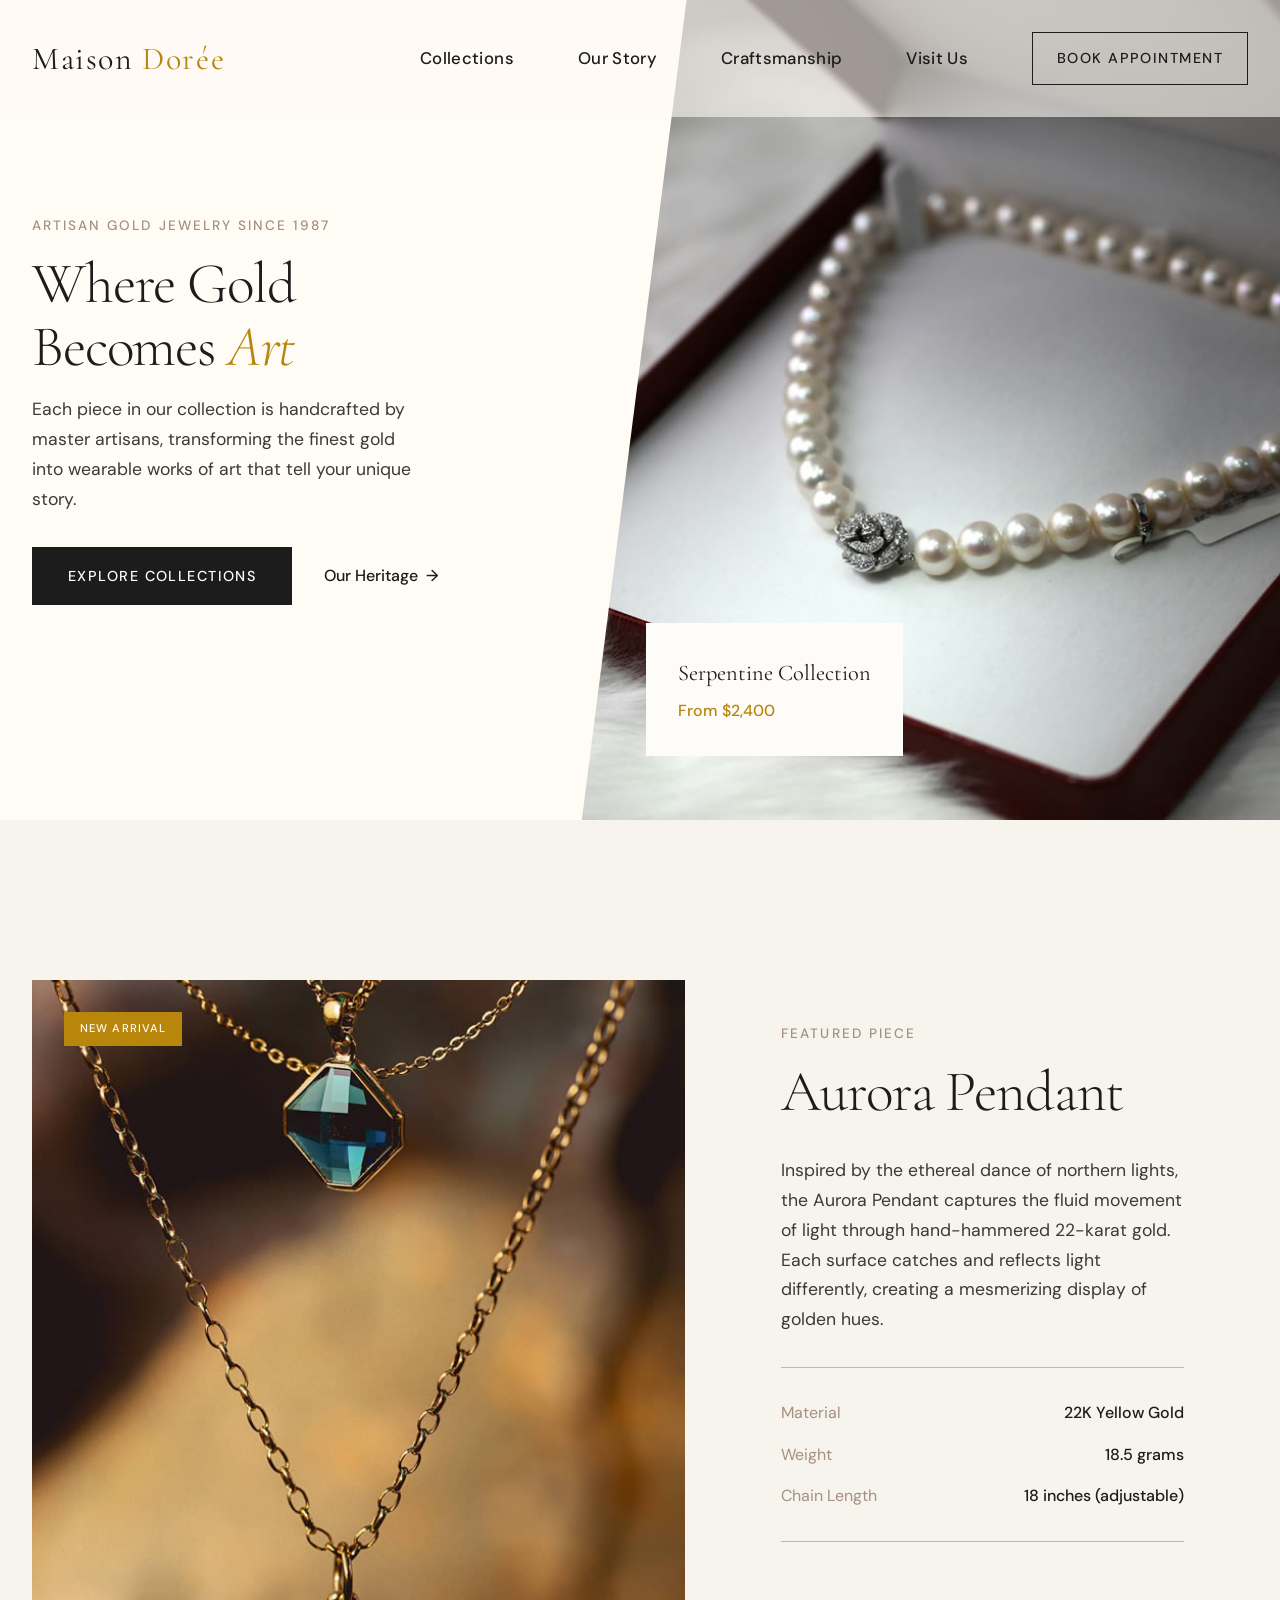
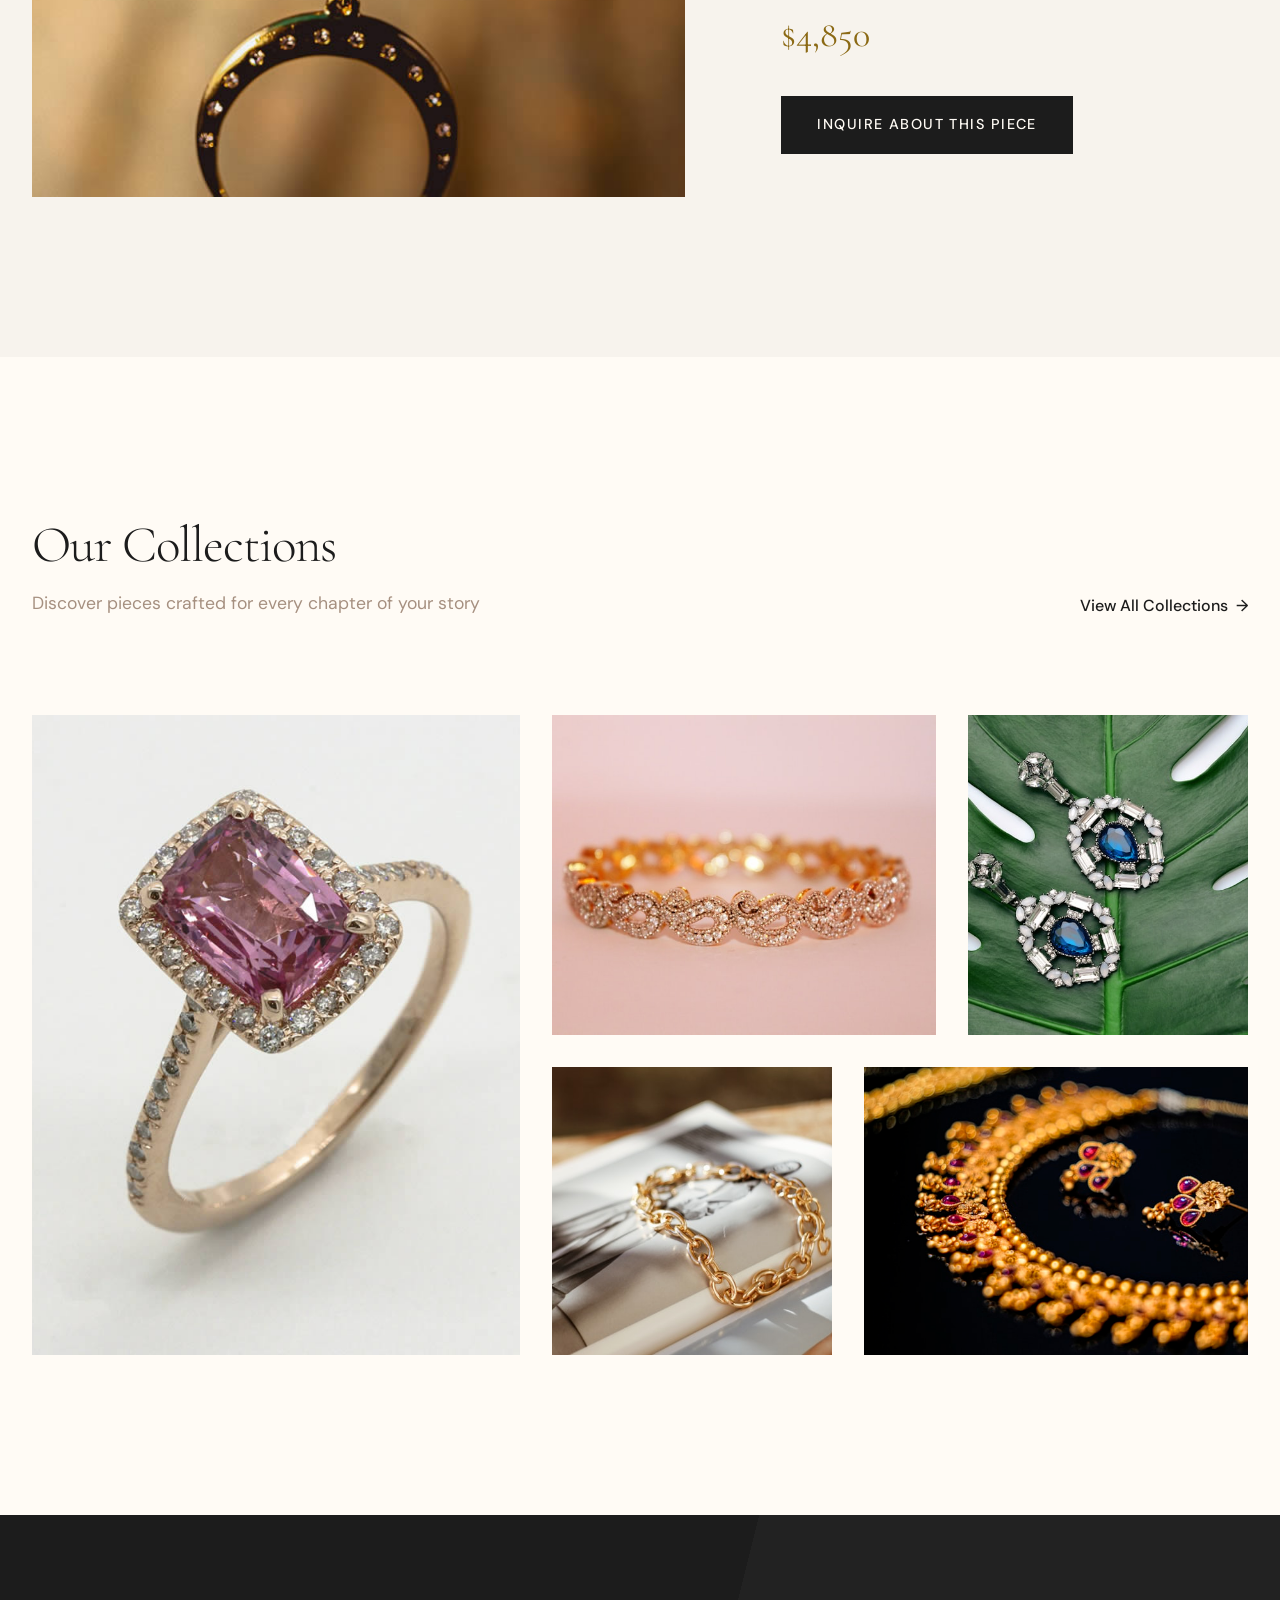
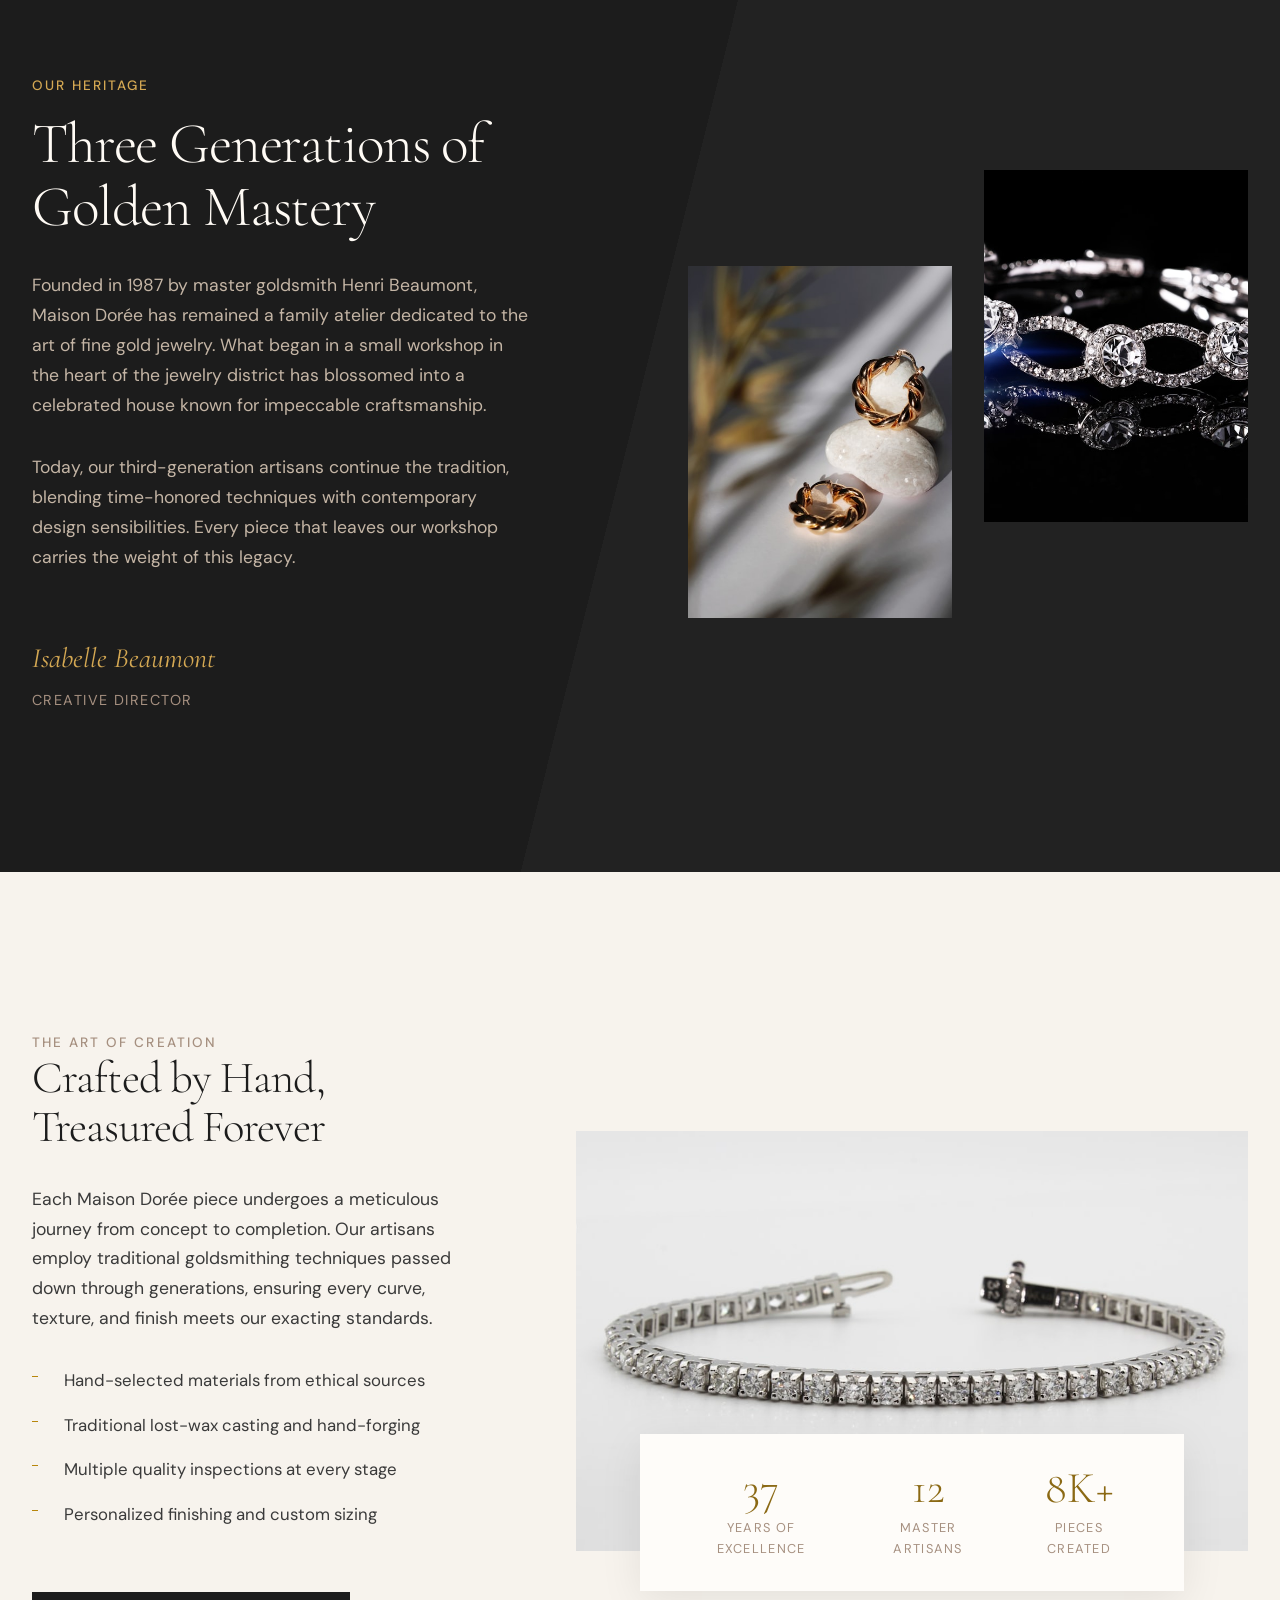
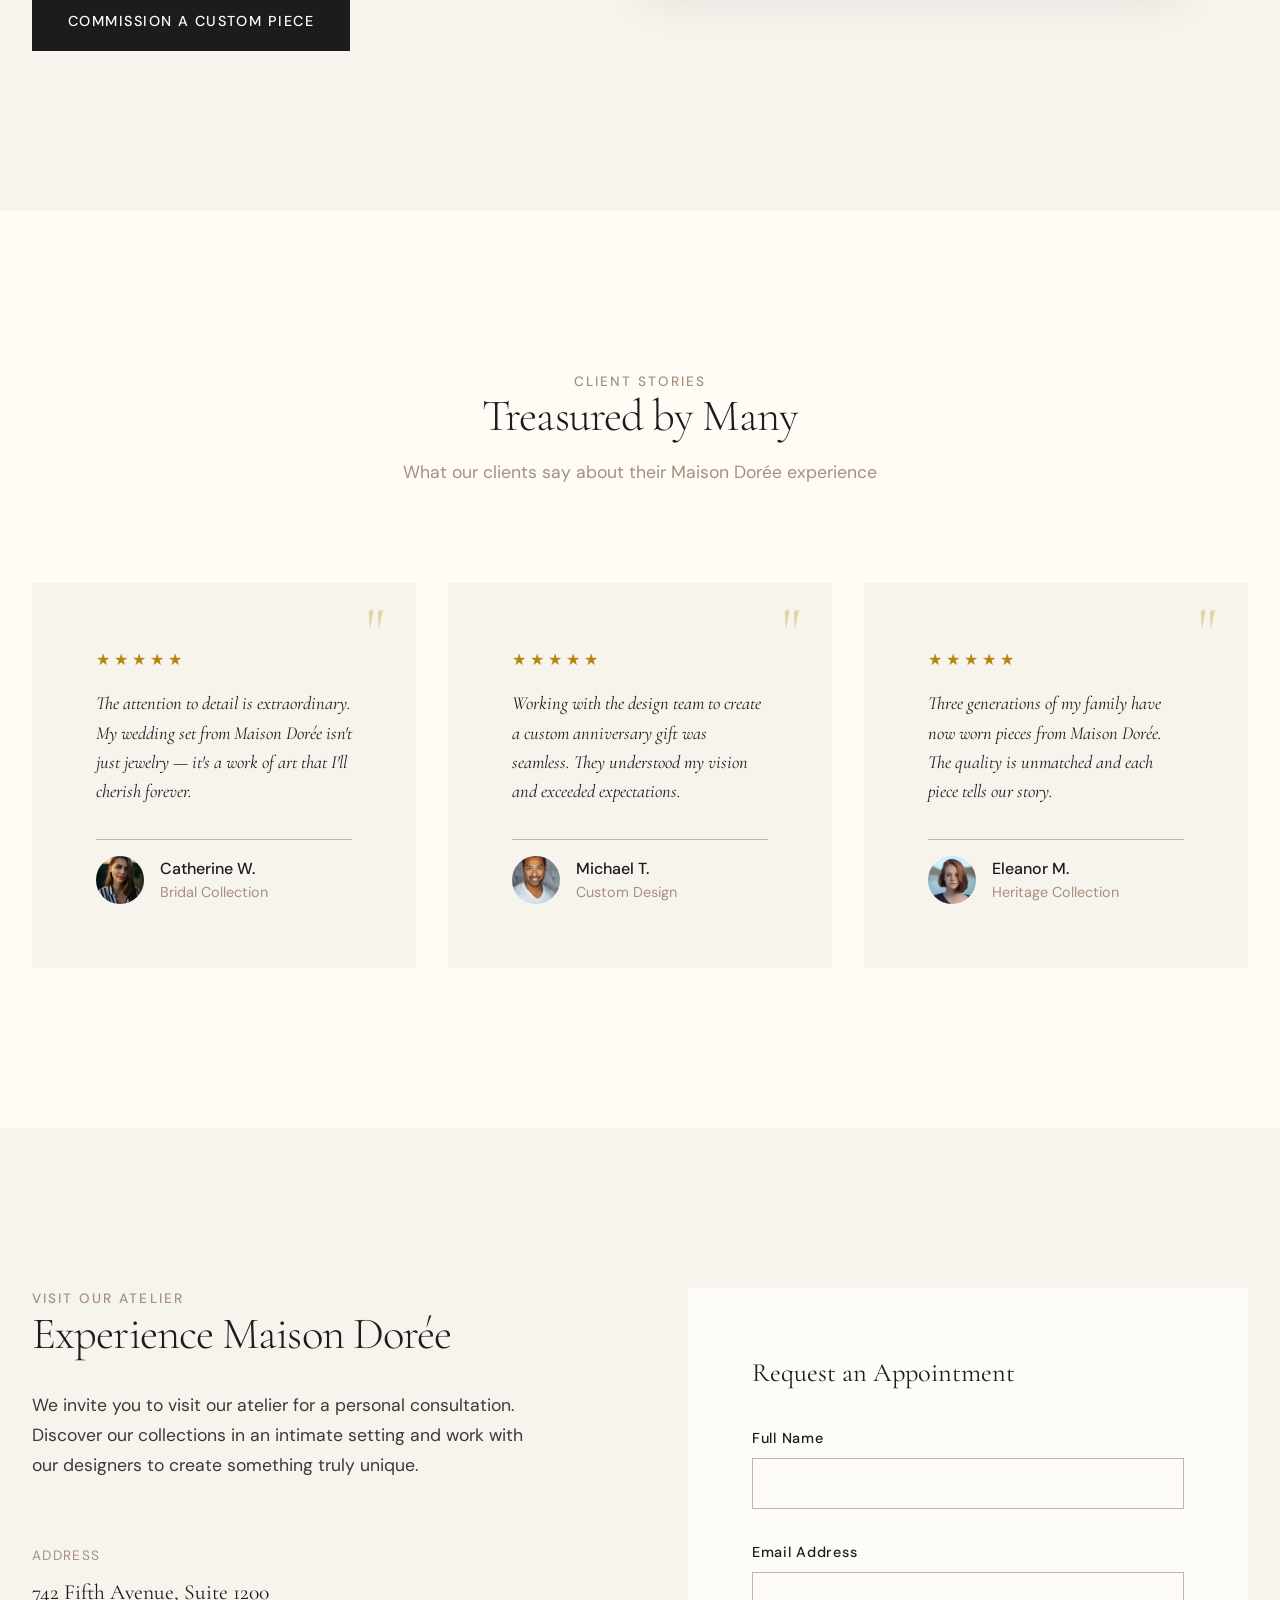
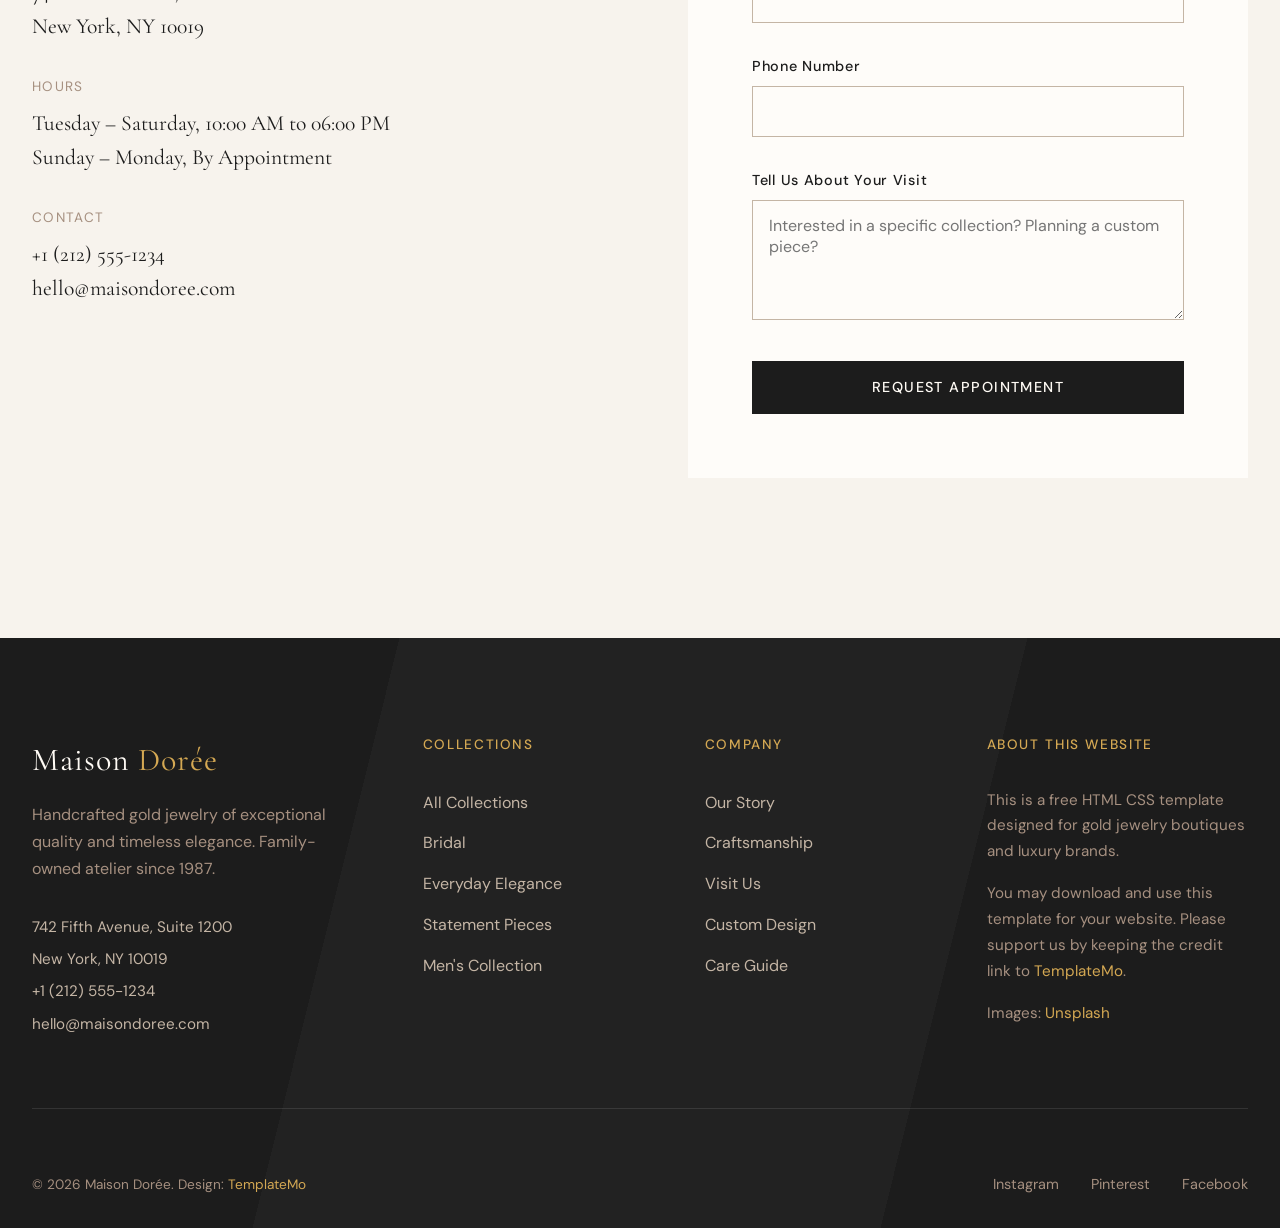
==== index.html @ 4c7a9331 "Add files via upload upload bagian 1" ====
<!DOCTYPE html>
<html lang="en">
<head>
    <meta charset="UTF-8">
    <meta name="viewport" content="width=device-width, initial-scale=1.0">
    <title>Maison Dorée — Fine Gold Jewelry</title>
    
    <!-- Google Fonts -->
    <link rel="preconnect" href="https://fonts.googleapis.com">
    <link rel="preconnect" href="https://fonts.gstatic.com" crossorigin>
    <link href="https://fonts.googleapis.com/css2?family=Cormorant+Garamond:ital,wght@0,300;0,400;0,500;0,600;1,300;1,400&family=DM+Sans:ital,wght@0,400;0,500;0,600;1,400&display=swap" rel="stylesheet">
    <link rel="stylesheet" href="templatemo-maison-style.css">
    <!--

TemplateMo 611 Maison Doree

https://templatemo.com/tm-611-maison-doree

-->
</head>
<body>
    <!-- Header -->
    <header class="site-header" id="header">
        <div class="container">
            <div class="header-inner">
                <a href="#" class="logo">Maison <span>Dorée</span></a>
                
                <nav class="nav-main">
                    <a href="#collections">Collections</a>
                    <a href="#story">Our Story</a>
                    <a href="#craftsmanship">Craftsmanship</a>
                    <a href="#contact">Visit Us</a>
                    <a href="#contact" class="nav-cta">Book Appointment</a>
                </nav>
                
                <button class="menu-toggle" id="menuToggle" aria-label="Toggle menu">
                    <span></span>
                    <span></span>
                    <span></span>
                </button>
            </div>
        </div>
    </header>
    
    <!-- Mobile Navigation -->
    <div class="mobile-overlay" id="mobileOverlay"></div>
    <nav class="mobile-nav" id="mobileNav">
        <button class="mobile-nav-close" id="mobileNavClose">×</button>
        <ul class="mobile-nav-links">
            <li><a href="#collections">Collections</a></li>
            <li><a href="#story">Our Story</a></li>
            <li><a href="#craftsmanship">Craftsmanship</a></li>
            <li><a href="#contact">Visit Us</a></li>
        </ul>
        <div class="mobile-nav-cta">
            <a href="#contact" class="btn-primary">Book Appointment</a>
        </div>
    </nav>
    
    <!-- Hero Section -->
    <section class="hero">
        <div class="hero-content">
            <p class="text-label hero-tagline">Artisan Gold Jewelry Since 1987</p>
            <h1 class="heading-display hero-title">
                Where Gold<br>Becomes <em>Art</em>
            </h1>
            <p class="text-body hero-description">
                Each piece in our collection is handcrafted by master artisans, 
                transforming the finest gold into wearable works of art that 
                tell your unique story.
            </p>
            <div class="hero-actions">
                <a href="#collections" class="btn-primary">Explore Collections</a>
                <a href="#story" class="btn-text">Our Heritage</a>
            </div>
        </div>
        <div class="hero-image">
            <div class="hero-slide active" data-title="Serpentine Collection" data-price="From $2,400">
                <img src="images/maison-hero-01.jpg" 
                     alt="Serpentine gold jewelry collection">
            </div>
            <div class="hero-slide" data-title="Aurora Pendant" data-price="From $4,850">
                <img src="images/maison-hero-02.jpg" 
                     alt="Aurora gold pendant necklace">
            </div>
            <div class="hero-slide" data-title="Heritage Rings" data-price="From $3,200">
                <img src="images/maison-hero-03.jpg" 
                     alt="Heritage gold ring collection">
            </div>
            <div class="hero-image-overlay">
                <p class="overlay-title" id="heroTitle">Serpentine Collection</p>
                <p class="overlay-price" id="heroPrice">From $2,400</p>
            </div>
        </div>
    </section>
    
    <!-- Featured Piece -->
    <section class="featured-piece">
        <div class="container">
            <div class="featured-grid">
                <div class="featured-image-wrapper">
                    <div class="featured-image">
                        <img src="images/maison-hero-02.jpg" 
                             alt="Handcrafted gold necklace">
                    </div>
                    <div class="featured-badge">New Arrival</div>
                </div>
                <div class="featured-content">
                    <p class="text-label featured-label">Featured Piece</p>
                    <h2 class="heading-display featured-title">
                        Aurora Pendant
                    </h2>
                    <p class="text-body featured-description">
                        Inspired by the ethereal dance of northern lights, 
                        the Aurora Pendant captures the fluid movement of light 
                        through hand-hammered 22-karat gold. Each surface catches 
                        and reflects light differently, creating a mesmerizing 
                        display of golden hues.
                    </p>
                    <div class="featured-details">
                        <div class="detail-row">
                            <span class="detail-label">Material</span>
                            <span class="detail-value">22K Yellow Gold</span>
                        </div>
                        <div class="detail-row">
                            <span class="detail-label">Weight</span>
                            <span class="detail-value">18.5 grams</span>
                        </div>
                        <div class="detail-row">
                            <span class="detail-label">Chain Length</span>
                            <span class="detail-value">18 inches (adjustable)</span>
                        </div>
                    </div>
                    <p class="featured-price">$4,850</p>
                    <a href="#contact" class="btn-primary">Inquire About This Piece</a>
                </div>
            </div>
        </div>
    </section>
    
    <!-- Collections -->
    <section class="collections" id="collections">
        <div class="container">
            <div class="section-header">
                <div class="section-header-left">
                    <h2 class="heading-display section-title">Our Collections</h2>
                    <p class="text-body section-subtitle">
                        Discover pieces crafted for every chapter of your story
                    </p>
                </div>
                <a href="#" class="btn-text">View All Collections</a>
            </div>
            
            <div class="collections-grid">
                <div class="collection-item">
                    <div class="collection-image">
                        <img src="images/maison-hero-03.jpg" 
                             alt="Bridal jewelry collection">
                    </div>
                    <div class="collection-overlay">
                        <h3 class="collection-name">Bridal</h3>
                        <p class="collection-count">24 pieces</p>
                    </div>
                </div>
                
                <div class="collection-item">
                    <div class="collection-image">
                        <img src="images/maison-doree-01.jpg" 
                             alt="Everyday gold jewelry">
                    </div>
                    <div class="collection-overlay">
                        <h3 class="collection-name">Everyday Elegance</h3>
                        <p class="collection-count">36 pieces</p>
                    </div>
                </div>
                
                <div class="collection-item">
                    <div class="collection-image">
                        <img src="images/maison-doree-02.jpg" 
                             alt="Statement gold pieces">
                    </div>
                    <div class="collection-overlay">
                        <h3 class="collection-name">Statement</h3>
                        <p class="collection-count">18 pieces</p>
                    </div>
                </div>
                
                <div class="collection-item">
                    <div class="collection-image">
                        <img src="images/maison-doree-03.jpg" 
                             alt="Heritage collection">
                    </div>
                    <div class="collection-overlay">
                        <h3 class="collection-name">Heritage</h3>
                        <p class="collection-count">12 pieces</p>
                    </div>
                </div>
                
                <div class="collection-item">
                    <div class="collection-image">
                        <img src="images/maison-doree-04.jpg" 
                             alt="Men's gold collection">
                    </div>
                    <div class="collection-overlay">
                        <h3 class="collection-name">Men's Collection</h3>
                        <p class="collection-count">15 pieces</p>
                    </div>
                </div>
            </div>
        </div>
    </section>
    
    <!-- Our Story -->
    <section class="story" id="story">
        <div class="container">
            <div class="story-grid">
                <div class="story-content">
                    <p class="text-label story-label">Our Heritage</p>
                    <h2 class="heading-display story-title">
                        Three Generations of Golden Mastery
                    </h2>
                    <p class="text-body story-text">
                        Founded in 1987 by master goldsmith Henri Beaumont, 
                        Maison Dorée has remained a family atelier dedicated to 
                        the art of fine gold jewelry. What began in a small 
                        workshop in the heart of the jewelry district has 
                        blossomed into a celebrated house known for impeccable 
                        craftsmanship.
                    </p>
                    <p class="text-body story-text">
                        Today, our third-generation artisans continue the 
                        tradition, blending time-honored techniques with 
                        contemporary design sensibilities. Every piece that 
                        leaves our workshop carries the weight of this legacy.
                    </p>
                    <div class="story-signature">
                        <p class="signature-name">Isabelle Beaumont</p>
                        <p class="signature-title">Creative Director</p>
                    </div>
                </div>
                <div class="story-images">
                    <div class="story-image">
                        <img src="images/maison-doree-05.jpg" 
                             alt="Goldsmith at work">
                    </div>
                    <div class="story-image">
                        <img src="images/maison-doree-06.jpg" 
                             alt="Jewelry crafting detail">
                    </div>
                </div>
            </div>
        </div>
    </section>
    
    <!-- Craftsmanship -->
    <section class="craftsmanship" id="craftsmanship">
        <div class="container">
            <div class="craft-grid">
                <div class="craft-content">
                    <p class="text-label">The Art of Creation</p>
                    <h2 class="heading-display craft-title">
                        Crafted by Hand, Treasured Forever
                    </h2>
                    <p class="text-body craft-text">
                        Each Maison Dorée piece undergoes a meticulous journey 
                        from concept to completion. Our artisans employ 
                        traditional goldsmithing techniques passed down through 
                        generations, ensuring every curve, texture, and finish 
                        meets our exacting standards.
                    </p>
                    <ul class="craft-list text-body">
                        <li>Hand-selected materials from ethical sources</li>
                        <li>Traditional lost-wax casting and hand-forging</li>
                        <li>Multiple quality inspections at every stage</li>
                        <li>Personalized finishing and custom sizing</li>
                    </ul>
                    <a href="#contact" class="btn-primary">Commission a Custom Piece</a>
                </div>
                <div class="craft-image-wrapper">
                    <div class="craft-image">
                        <img src="images/maison-doree-07.jpg" 
                             alt="Jewelry craftsmanship workshop">
                    </div>
                    <div class="craft-stats">
                        <div class="stat-item">
                            <p class="stat-number">37</p>
                            <p class="stat-label">Years of Excellence</p>
                        </div>
                        <div class="stat-item">
                            <p class="stat-number">12</p>
                            <p class="stat-label">Master Artisans</p>
                        </div>
                        <div class="stat-item">
                            <p class="stat-number">8K+</p>
                            <p class="stat-label">Pieces Created</p>
                        </div>
                    </div>
                </div>
            </div>
        </div>
    </section>
    
    <!-- Testimonials -->
    <section class="testimonials">
        <div class="container">
            <div class="testimonials-header">
                <p class="text-label">Client Stories</p>
                <h2 class="heading-display testimonials-title">Treasured by Many</h2>
                <p class="text-body testimonials-subtitle">What our clients say about their Maison Dorée experience</p>
            </div>
            
            <div class="testimonials-grid">
                <div class="testimonial-card">
                    <div class="testimonial-stars">
                        <span>★</span><span>★</span><span>★</span><span>★</span><span>★</span>
                    </div>
                    <p class="testimonial-text">
                        The attention to detail is extraordinary. My wedding set from Maison Dorée isn't just jewelry — it's a work of art that I'll cherish forever.
                    </p>
                    <div class="testimonial-author">
                        <div class="testimonial-avatar">
                            <img src="images/avatar-01.jpg" alt="Catherine W.">
                        </div>
                        <div class="testimonial-info">
                            <p class="testimonial-name">Catherine W.</p>
                            <p class="testimonial-detail">Bridal Collection</p>
                        </div>
                    </div>
                </div>
                
                <div class="testimonial-card">
                    <div class="testimonial-stars">
                        <span>★</span><span>★</span><span>★</span><span>★</span><span>★</span>
                    </div>
                    <p class="testimonial-text">
                        Working with the design team to create a custom anniversary gift was seamless. They understood my vision and exceeded expectations.
                    </p>
                    <div class="testimonial-author">
                        <div class="testimonial-avatar">
                            <img src="images/avatar-02.jpg" alt="Michael T.">
                        </div>
                        <div class="testimonial-info">
                            <p class="testimonial-name">Michael T.</p>
                            <p class="testimonial-detail">Custom Design</p>
                        </div>
                    </div>
                </div>
                
                <div class="testimonial-card">
                    <div class="testimonial-stars">
                        <span>★</span><span>★</span><span>★</span><span>★</span><span>★</span>
                    </div>
                    <p class="testimonial-text">
                        Three generations of my family have now worn pieces from Maison Dorée. The quality is unmatched and each piece tells our story.
                    </p>
                    <div class="testimonial-author">
                        <div class="testimonial-avatar">
                            <img src="images/avatar-03.jpg" alt="Eleanor M.">
                        </div>
                        <div class="testimonial-info">
                            <p class="testimonial-name">Eleanor M.</p>
                            <p class="testimonial-detail">Heritage Collection</p>
                        </div>
                    </div>
                </div>
            </div>
        </div>
    </section>
    
    <!-- Contact -->
    <section class="contact" id="contact">
        <div class="container">
            <div class="contact-grid">
                <div class="contact-content">
                    <p class="text-label">Visit Our Atelier</p>
                    <h2 class="heading-display contact-title">
                        Experience Maison Dorée
                    </h2>
                    <p class="text-body contact-text">
                        We invite you to visit our atelier for a personal 
                        consultation. Discover our collections in an intimate 
                        setting and work with our designers to create something 
                        truly unique.
                    </p>
                    
                    <div class="contact-details">
                        <div class="contact-item">
                            <p class="contact-item-label">Address</p>
                            <p class="contact-item-value">
                                742 Fifth Avenue, Suite 1200<br>
                                New York, NY 10019
                            </p>
                        </div>
                        <div class="contact-item">
                            <p class="contact-item-label">Hours</p>
                            <p class="contact-item-value">
                                Tuesday – Saturday, 10:00 AM to 06:00 PM<br>
                                Sunday – Monday, By Appointment
                            </p>
                        </div>
                        <div class="contact-item">
                            <p class="contact-item-label">Contact</p>
                            <p class="contact-item-value">
                                <a href="tel:+12125551234">+1 (212) 555-1234</a><br>
                                <a href="mailto:hello@maisondoree.com">hello@maisondoree.com</a>
                            </p>
                        </div>
                    </div>
                </div>
                
                <div class="contact-form-wrapper">
                    <h3 class="form-title">Request an Appointment</h3>
                    <form id="appointmentForm">
                        <div class="form-group">
                            <label class="form-label" for="name">Full Name</label>
                            <input type="text" id="name" name="name" class="form-input" required>
                        </div>
                        <div class="form-group">
                            <label class="form-label" for="email">Email Address</label>
                            <input type="email" id="email" name="email" class="form-input" required>
                        </div>
                        <div class="form-group">
                            <label class="form-label" for="phone">Phone Number</label>
                            <input type="tel" id="phone" name="phone" class="form-input">
                        </div>
                        <div class="form-group">
                            <label class="form-label" for="message">Tell Us About Your Visit</label>
                            <textarea id="message" name="message" class="form-textarea" 
                                placeholder="Interested in a specific collection? Planning a custom piece?"></textarea>
                        </div>
                        <button type="submit" class="form-submit">Request Appointment</button>
                    </form>
                </div>
            </div>
        </div>
    </section>
    
    <!-- Footer -->
    <footer class="site-footer">
        <div class="container">
            <div class="footer-grid">
                <!-- Column 1: Brand & Contact -->
                <div class="footer-brand">
                    <p class="footer-logo">Maison <span>Dorée</span></p>
                    <p class="footer-tagline">
                        Handcrafted gold jewelry of exceptional quality and timeless elegance. Family-owned atelier since 1987.
                    </p>
                    <div class="footer-contact-info">
                        <p>742 Fifth Avenue, Suite 1200</p>
                        <p>New York, NY 10019</p>
                        <p><a href="tel:+12125551234">+1 (212) 555-1234</a></p>
                        <p><a href="mailto:hello@maisondoree.com">hello@maisondoree.com</a></p>
                    </div>
                </div>
                
                <!-- Column 2: Quick Links -->
                <div class="footer-column">
                    <h4 class="footer-column-title">Collections</h4>
                    <ul class="footer-links">
                        <li><a href="#collections">All Collections</a></li>
                        <li><a href="#">Bridal</a></li>
                        <li><a href="#">Everyday Elegance</a></li>
                        <li><a href="#">Statement Pieces</a></li>
                        <li><a href="#">Men's Collection</a></li>
                    </ul>
                </div>
                
                <!-- Column 3: Company -->
                <div class="footer-column">
                    <h4 class="footer-column-title">Company</h4>
                    <ul class="footer-links">
                        <li><a href="#story">Our Story</a></li>
                        <li><a href="#craftsmanship">Craftsmanship</a></li>
                        <li><a href="#contact">Visit Us</a></li>
                        <li><a href="#">Custom Design</a></li>
                        <li><a href="#">Care Guide</a></li>
                    </ul>
                </div>
                
                <!-- Column 4: About This Website -->
                <div class="footer-column footer-about">
                    <h4 class="footer-column-title">About This Website</h4>
                    <p>
                        This is a free HTML CSS template designed for gold jewelry boutiques and luxury brands.
                    </p>
                    <p>
                        You may download and use this template for your website. Please support us by keeping the credit link to <a href="https://templatemo.com" target="_blank">TemplateMo</a>.
                    </p>
                    <p>
                        Images: <a href="https://unsplash.com" target="_blank">Unsplash</a>
                    </p>
                </div>
            </div>
            
            <!-- Footer Bottom -->
            <div class="footer-bottom">
                <p class="footer-copyright">© 2026 Maison Dorée. Design: <a href="https://templatemo.com" target="_blank" rel="nofollow">TemplateMo</a></p>
                <div class="footer-social">
                    <a href="#">Instagram</a>
                    <a href="#">Pinterest</a>
                    <a href="#">Facebook</a>
                </div>
            </div>
        </div>
    </footer>
    <script src="templatemo-maison-doree.js"></script>
</body>
</html>
---- templatemo-maison-style.css ----
@charset "utf-8";
/* 

CSS Document 

TemplateMo 611 Maison Doree

https://templatemo.com/tm-611-maison-doree

*/

:root {
	--color-cream: #FFFBF5;
	--color-ivory: #F7F3ED;
	--color-warm-white: #FEFCF9;
	--color-gold: #B8860B;
	--color-gold-light: #D4A853;
	--color-gold-dark: #8B6914;
	--color-charcoal: #1C1C1C;
	--color-charcoal-soft: #3A3A3A;
	--color-taupe: #A69080;
	--color-taupe-light: #C4B5A5;

	--font-display: 'Cormorant Garamond', Georgia, serif;
	--font-body: 'DM Sans', -apple-system, sans-serif;

	--space-xs: 0.5rem;
	--space-sm: 1rem;
	--space-md: 2rem;
	--space-lg: 4rem;
	--space-xl: 6rem;
	--space-2xl: 10rem;
}

*,
*::before,
*::after {
	margin: 0;
	padding: 0;
	box-sizing: border-box;
}

html {
	scroll-behavior: smooth;
}

body {
	font-family: var(--font-body);
	font-size: 18px;
	line-height: 1.6;
	color: var(--color-charcoal);
	background-color: var(--color-cream);
	-webkit-font-smoothing: antialiased;
}

img {
	max-width: 100%;
	height: auto;
	display: block;
}

a {
	color: inherit;
	text-decoration: none;
}

/* Typography */
.heading-display {
	font-family: var(--font-display);
	font-weight: 300;
	line-height: 1.1;
	letter-spacing: -0.02em;
}

.heading-editorial {
	font-family: var(--font-display);
	font-weight: 400;
	font-style: italic;
	line-height: 1.2;
}

.text-label {
	font-family: var(--font-body);
	font-size: 0.85rem;
	font-weight: 500;
	letter-spacing: 0.15em;
	text-transform: uppercase;
	color: var(--color-taupe);
}

.text-body {
	font-family: var(--font-body);
	font-size: 1.1rem;
	line-height: 1.7;
	color: var(--color-charcoal-soft);
}

/* Layout Utilities */
.container {
	width: 100%;
	max-width: 1400px;
	margin: 0 auto;
	padding: 0 var(--space-md);
}

.container--narrow {
	max-width: 900px;
}

.container--wide {
	max-width: 1600px;
}

/* ========================================
           HEADER / NAVIGATION
        ======================================== */
.site-header {
	position: fixed;
	top: 0;
	left: 0;
	right: 0;
	z-index: 1000;
	padding: var(--space-md) 0;
	transition: background 0.4s ease, padding 0.4s ease;
}

.site-header::before {
	content: '';
	position: absolute;
	top: 0;
	left: 0;
	right: 0;
	bottom: 0;
	background-color: rgba(255, 251, 245, 0.6);
	z-index: -1;
}

.site-header.scrolled {
	background: rgba(255, 251, 245, 0.98);
	backdrop-filter: blur(10px);
	padding: var(--space-sm) 0;
	box-shadow: 0 1px 0 rgba(0, 0, 0, 0.05);
}

.site-header.scrolled::before {
	display: none;
}

.header-inner {
	display: flex;
	align-items: center;
	justify-content: space-between;
}

.logo {
	font-family: var(--font-display);
	font-size: 2rem;
	font-weight: 400;
	letter-spacing: 0.05em;
}

.logo span {
	color: var(--color-gold);
}

.nav-main {
	display: flex;
	align-items: center;
	gap: var(--space-lg);
}

.nav-main a:not(.nav-cta) {
	font-family: var(--font-body);
	font-size: 1.05rem;
	font-weight: 500;
	letter-spacing: 0.02em;
	position: relative;
	padding: var(--space-xs) 0;
	transition: color 0.3s ease;
}

.nav-main a:not(.nav-cta):hover {
	color: var(--color-gold);
}

.nav-cta {
	font-family: var(--font-body);
	font-size: 0.9rem;
	font-weight: 500;
	letter-spacing: 0.1em;
	text-transform: uppercase;
	padding: 0.875rem 1.5rem;
	border: 1px solid var(--color-charcoal);
	transition: all 0.3s ease;
}

.nav-cta:hover {
	background-color: var(--color-charcoal);
	color: var(--color-cream);
}

/* Mobile Menu Toggle */
.menu-toggle {
	display: none;
	flex-direction: column;
	gap: 5px;
	background: none;
	border: none;
	cursor: pointer;
	padding: 10px;
}

.menu-toggle span {
	display: block;
	width: 24px;
	height: 1.5px;
	background-color: var(--color-charcoal);
	transition: all 0.3s ease;
}

/* ========================================
           HERO SECTION
        ======================================== */
.hero {
	min-height: 600px;
	max-height: 820px;
	height: 100vh;
	display: grid;
	grid-template-columns: 1fr 1.2fr;
	background-color: var(--color-cream);
	overflow: hidden;
}

.hero-content {
	display: flex;
	flex-direction: column;
	justify-content: center;
	padding: var(--space-md) var(--space-lg);
	padding-left: max(var(--space-md), calc((100vw - 1400px) / 2 + var(--space-md)));
}

.hero-tagline {
	margin-bottom: var(--space-sm);
	opacity: 0;
	transform: translateY(20px);
	animation: fadeUp 0.8s ease forwards;
	animation-delay: 0.3s;
}

.hero-title {
	font-size: clamp(2.5rem, 4.5vw, 4rem);
	margin-bottom: var(--space-sm);
	opacity: 0;
	transform: translateY(30px);
	animation: fadeUp 0.8s ease forwards;
	animation-delay: 0.5s;
}

.hero-title em {
	font-style: italic;
	color: var(--color-gold);
}

.hero-description {
	max-width: 380px;
	margin-bottom: var(--space-md);
	opacity: 0;
	transform: translateY(20px);
	animation: fadeUp 0.8s ease forwards;
	animation-delay: 0.7s;
}

.hero-actions {
	display: flex;
	align-items: center;
	gap: var(--space-md);
	opacity: 0;
	transform: translateY(20px);
	animation: fadeUp 0.8s ease forwards;
	animation-delay: 0.9s;
}

.btn-primary {
	display: inline-flex;
	align-items: center;
	gap: var(--space-sm);
	font-family: var(--font-body);
	font-size: 0.9rem;
	font-weight: 500;
	letter-spacing: 0.1em;
	text-transform: uppercase;
	padding: 1.1rem 2.25rem;
	background-color: var(--color-charcoal);
	color: var(--color-cream);
	border: none;
	cursor: pointer;
	transition: all 0.3s ease;
}

.btn-primary:hover {
	background-color: var(--color-gold-dark);
}

.btn-text {
	font-family: var(--font-body);
	font-size: 1rem;
	font-weight: 500;
	color: var(--color-charcoal);
	position: relative;
}

.btn-text::after {
	content: '→';
	margin-left: 0.5rem;
	transition: margin-left 0.3s ease;
}

.btn-text:hover::after {
	margin-left: 0.75rem;
}

.hero-image {
	position: relative;
	overflow: hidden;
	clip-path: polygon(15% 0, 100% 0, 100% 100%, 0 100%);
}

.hero-slide {
	position: absolute;
	inset: 0;
	opacity: 0;
	transition: opacity 1s ease-in-out;
}

.hero-slide.active {
	opacity: 1;
}

.hero-slide img {
	width: 100%;
	height: 100%;
	object-fit: cover;
}

.hero-image-overlay {
	position: absolute;
	bottom: var(--space-lg);
	left: var(--space-lg);
	background-color: var(--color-warm-white);
	padding: var(--space-md);
	max-width: 280px;
	z-index: 10;
	opacity: 0;
	transform: translateY(20px);
	animation: fadeUp 0.8s ease forwards;
	animation-delay: 1.1s;
}

.overlay-title {
	font-family: var(--font-display);
	font-size: 1.4rem;
	font-weight: 400;
	margin-bottom: var(--space-xs);
	transition: opacity 0.5s ease;
}

.overlay-price {
	font-family: var(--font-body);
	font-size: 1rem;
	color: var(--color-gold);
	font-weight: 500;
	transition: opacity 0.5s ease;
}

@keyframes fadeUp {
	to {
		opacity: 1;
		transform: translateY(0);
	}
}

/* ========================================
           FEATURED PIECE SECTION
        ======================================== */
.featured-piece {
	padding: var(--space-2xl) 0;
	background-color: var(--color-ivory);
}

.featured-grid {
	display: grid;
	grid-template-columns: 1.4fr 1fr;
	gap: var(--space-xl);
	align-items: center;
}

.featured-image-wrapper {
	position: relative;
}

.featured-image {
	aspect-ratio: 4/5;
	overflow: hidden;
}

.featured-image img {
	width: 100%;
	height: 100%;
	object-fit: cover;
	transition: transform 0.8s ease;
}

.featured-image-wrapper:hover .featured-image img {
	transform: scale(1.03);
}

.featured-badge {
	position: absolute;
	top: var(--space-md);
	left: var(--space-md);
	background-color: var(--color-gold);
	color: var(--color-cream);
	font-family: var(--font-body);
	font-size: 0.7rem;
	font-weight: 500;
	letter-spacing: 0.1em;
	text-transform: uppercase;
	padding: 0.5rem 1rem;
}

.featured-content {
	padding-right: var(--space-lg);
}

.featured-label {
	margin-bottom: var(--space-sm);
}

.featured-title {
	font-size: clamp(2.75rem, 4.5vw, 4rem);
	margin-bottom: var(--space-md);
}

.featured-description {
	margin-bottom: var(--space-md);
}

.featured-details {
	display: flex;
	flex-direction: column;
	gap: var(--space-sm);
	margin-bottom: var(--space-lg);
	padding: var(--space-md) 0;
	border-top: 1px solid var(--color-taupe-light);
	border-bottom: 1px solid var(--color-taupe-light);
}

.detail-row {
	display: flex;
	justify-content: space-between;
	font-size: 1rem;
}

.detail-label {
	color: var(--color-taupe);
}

.detail-value {
	font-weight: 500;
}

.featured-price {
	font-family: var(--font-display);
	font-size: 2.25rem;
	font-weight: 400;
	color: var(--color-gold-dark);
	margin-bottom: var(--space-md);
}

/* ========================================
           COLLECTIONS SECTION
        ======================================== */
.collections {
	padding: var(--space-2xl) 0;
	background-color: var(--color-cream);
}

.section-header {
	display: flex;
	justify-content: space-between;
	align-items: flex-end;
	margin-bottom: var(--space-xl);
}

.section-header-left {
	max-width: 500px;
}

.section-title {
	font-size: clamp(2.25rem, 4vw, 3.5rem);
	margin-bottom: var(--space-sm);
}

.section-subtitle {
	color: var(--color-taupe);
}

/* Asymmetric Masonry Grid */
.collections-grid {
	display: grid;
	grid-template-columns: repeat(12, 1fr);
	grid-template-rows: repeat(2, auto);
	gap: var(--space-md);
}

.collection-item {
	position: relative;
	overflow: hidden;
	cursor: pointer;
}

.collection-item:nth-child(1) {
	grid-column: 1 / 6;
	grid-row: 1 / 3;
}

.collection-item:nth-child(2) {
	grid-column: 6 / 10;
	grid-row: 1 / 2;
}

.collection-item:nth-child(3) {
	grid-column: 10 / 13;
	grid-row: 1 / 2;
}

.collection-item:nth-child(4) {
	grid-column: 6 / 9;
	grid-row: 2 / 3;
}

.collection-item:nth-child(5) {
	grid-column: 9 / 13;
	grid-row: 2 / 3;
}

.collection-image {
	width: 100%;
	height: 100%;
	min-height: 280px;
	overflow: hidden;
}

.collection-item:nth-child(1) .collection-image {
	min-height: 600px;
}

.collection-image img {
	width: 100%;
	height: 100%;
	object-fit: cover;
	transition: transform 0.6s ease;
}

.collection-item:hover .collection-image img {
	transform: scale(1.05);
}

.collection-overlay {
	position: absolute;
	inset: 0;
	background: linear-gradient(to top, rgba(28, 28, 28, 0.7) 0%, transparent 60%);
	display: flex;
	flex-direction: column;
	justify-content: flex-end;
	padding: var(--space-md);
	opacity: 0;
	transition: opacity 0.4s ease;
}

.collection-item:hover .collection-overlay {
	opacity: 1;
}

.collection-name {
	font-family: var(--font-display);
	font-size: 1.75rem;
	font-weight: 400;
	color: var(--color-cream);
	margin-bottom: var(--space-xs);
}

.collection-count {
	font-size: 0.9rem;
	color: var(--color-taupe-light);
	letter-spacing: 0.05em;
}

/* ========================================
           ABOUT / STORY SECTION
        ======================================== */
.story {
	padding: var(--space-2xl) 0;
	background: linear-gradient(104deg,
			#1C1C1C 0%,
			#1C1C1C 50%,
			#222222 50%,
			#222222 100%);
	color: var(--color-cream);
	overflow: hidden;
}

.story-grid {
	display: grid;
	grid-template-columns: 1fr 1fr;
	gap: var(--space-xl);
	align-items: center;
}

.story-content {
	padding-right: var(--space-lg);
}

.story-label {
	color: var(--color-gold-light);
	margin-bottom: var(--space-sm);
}

.story-title {
	font-size: clamp(2.75rem, 4.5vw, 4.5rem);
	margin-bottom: var(--space-md);
	color: var(--color-cream);
}

.story-text {
	color: var(--color-taupe-light);
	margin-bottom: var(--space-md);
}

.story-signature {
	margin-top: var(--space-lg);
}

.signature-name {
	font-family: var(--font-display);
	font-style: italic;
	font-size: 1.75rem;
	color: var(--color-gold-light);
	margin-bottom: var(--space-xs);
}

.signature-title {
	font-size: 0.9rem;
	color: var(--color-taupe);
	letter-spacing: 0.1em;
	text-transform: uppercase;
}

.story-images {
	display: grid;
	grid-template-columns: 1fr 1fr;
	gap: var(--space-md);
	position: relative;
}

.story-image:first-child {
	margin-top: var(--space-xl);
}

.story-image {
	aspect-ratio: 3/4;
	overflow: hidden;
}

.story-image img {
	width: 100%;
	height: 100%;
	object-fit: cover;
}

/* ========================================
           CRAFTSMANSHIP SECTION
        ======================================== */
.craftsmanship {
	padding: var(--space-2xl) 0;
	background-color: var(--color-ivory);
	overflow: hidden;
}

.craft-grid {
	display: grid;
	grid-template-columns: 1fr 1.5fr;
	gap: var(--space-xl);
	align-items: center;
}

.craft-content {
	order: 1;
}

.craft-image-wrapper {
	order: 2;
	position: relative;
}

.craft-image {
	aspect-ratio: 16/10;
	overflow: hidden;
}

.craft-image img {
	width: 100%;
	height: 100%;
	object-fit: cover;
}

.craft-stats {
	position: absolute;
	bottom: -40px;
	left: var(--space-lg);
	right: var(--space-lg);
	display: flex;
	gap: var(--space-lg);
	background-color: var(--color-warm-white);
	padding: var(--space-md) var(--space-lg);
	box-shadow: 0 10px 40px rgba(0, 0, 0, 0.08);
}

.stat-item {
	text-align: center;
}

.stat-number {
	font-family: var(--font-display);
	font-size: 2.75rem;
	font-weight: 300;
	color: var(--color-gold-dark);
	line-height: 1;
	margin-bottom: var(--space-xs);
}

.stat-label {
	font-size: 0.8rem;
	letter-spacing: 0.1em;
	text-transform: uppercase;
	color: var(--color-taupe);
}

.craft-title {
	font-size: clamp(2.25rem, 3.5vw, 3rem);
	margin-bottom: var(--space-md);
}

.craft-text {
	margin-bottom: var(--space-md);
}

.craft-list {
	list-style: none;
	margin-bottom: var(--space-lg);
}

.craft-list li {
	position: relative;
	padding-left: var(--space-md);
	margin-bottom: var(--space-sm);
	font-size: 1.05rem;
}

.craft-list li::before {
	content: '';
	position: absolute;
	left: 0;
	top: 0.6em;
	width: 6px;
	height: 1px;
	background-color: var(--color-gold);
}

/* ========================================
           TESTIMONIALS SECTION
        ======================================== */
.testimonials {
	padding: var(--space-2xl) 0;
	background-color: var(--color-cream);
}

.testimonials-header {
	text-align: center;
	margin-bottom: var(--space-xl);
}

.testimonials-title {
	font-size: clamp(2.25rem, 3.5vw, 3rem);
	margin-bottom: var(--space-sm);
}

.testimonials-subtitle {
	color: var(--color-taupe);
}

.testimonials-grid {
	display: grid;
	grid-template-columns: repeat(3, 1fr);
	gap: var(--space-md);
}

.testimonial-card {
	background-color: var(--color-ivory);
	padding: var(--space-lg);
	position: relative;
	transition: transform 0.3s ease, box-shadow 0.3s ease;
}

.testimonial-card:hover {
	transform: translateY(-5px);
	box-shadow: 0 15px 40px rgba(0, 0, 0, 0.08);
}

.testimonial-card::before {
	content: '"';
	position: absolute;
	top: var(--space-sm);
	right: var(--space-md);
	font-family: var(--font-display);
	font-size: 4rem;
	line-height: 1;
	color: var(--color-gold);
	opacity: 0.3;
}

.testimonial-stars {
	display: flex;
	gap: 4px;
	margin-bottom: var(--space-sm);
}

.testimonial-stars span {
	color: var(--color-gold);
	font-size: 1rem;
}

.testimonial-text {
	font-family: var(--font-display);
	font-size: 1.15rem;
	font-style: italic;
	line-height: 1.6;
	color: var(--color-charcoal);
	margin-bottom: var(--space-md);
}

.testimonial-author {
	display: flex;
	align-items: center;
	gap: var(--space-sm);
	padding-top: var(--space-sm);
	border-top: 1px solid var(--color-taupe-light);
}

.testimonial-avatar {
	width: 48px;
	height: 48px;
	border-radius: 50%;
	overflow: hidden;
	flex-shrink: 0;
}

.testimonial-avatar img {
	width: 100%;
	height: 100%;
	object-fit: cover;
}

.testimonial-info {
	flex: 1;
}

.testimonial-name {
	font-family: var(--font-body);
	font-size: 1rem;
	font-weight: 500;
	color: var(--color-charcoal);
}

.testimonial-detail {
	font-size: 0.9rem;
	color: var(--color-taupe);
}

/* ========================================
           CONTACT / VISIT SECTION
        ======================================== */
.contact {
	padding: var(--space-2xl) 0;
	background-color: var(--color-ivory);
}

.contact-grid {
	display: grid;
	grid-template-columns: 1fr 1fr;
	gap: var(--space-xl);
}

.contact-content {
	padding-right: var(--space-lg);
}

.contact-title {
	font-size: clamp(2.25rem, 3.5vw, 3rem);
	margin-bottom: var(--space-md);
}

.contact-text {
	margin-bottom: var(--space-lg);
}

.contact-details {
	margin-bottom: var(--space-lg);
}

.contact-item {
	margin-bottom: var(--space-md);
}

.contact-item-label {
	font-size: 0.85rem;
	letter-spacing: 0.1em;
	text-transform: uppercase;
	color: var(--color-taupe);
	margin-bottom: var(--space-xs);
}

.contact-item-value {
	font-family: var(--font-display);
	font-size: 1.35rem;
}

.contact-item-value a {
	transition: color 0.3s ease;
}

.contact-item-value a:hover {
	color: var(--color-gold);
}

.contact-form-wrapper {
	background-color: var(--color-warm-white);
	padding: var(--space-lg);
}

.form-title {
	font-family: var(--font-display);
	font-size: 1.65rem;
	font-weight: 400;
	margin-bottom: var(--space-md);
}

.form-group {
	margin-bottom: var(--space-md);
}

.form-label {
	display: block;
	font-size: 0.9rem;
	font-weight: 500;
	letter-spacing: 0.05em;
	margin-bottom: var(--space-xs);
}

.form-input,
.form-textarea {
	width: 100%;
	padding: 0.875rem 1rem;
	font-family: var(--font-body);
	font-size: 1rem;
	border: 1px solid var(--color-taupe-light);
	background-color: transparent;
	transition: border-color 0.3s ease;
}

.form-input:focus,
.form-textarea:focus {
	outline: none;
	border-color: var(--color-gold);
}

.form-textarea {
	min-height: 120px;
	resize: vertical;
}

.form-submit {
	width: 100%;
	padding: 1.1rem;
	font-family: var(--font-body);
	font-size: 0.9rem;
	font-weight: 500;
	letter-spacing: 0.1em;
	text-transform: uppercase;
	background-color: var(--color-charcoal);
	color: var(--color-cream);
	border: none;
	cursor: pointer;
	transition: background-color 0.3s ease;
}

.form-submit:hover {
	background-color: var(--color-gold-dark);
}

/* ========================================
           FOOTER - 4 Column Layout
        ======================================== */
.site-footer {
	background: linear-gradient(104deg,
			#1C1C1C 0%,
			#1C1C1C 28%,
			#222222 28%,
			#222222 72%,
			#1C1C1C 72%,
			#1C1C1C 100%);
	color: var(--color-cream);
	padding: var(--space-xl) 0 var(--space-md);
	position: relative;
}

.footer-grid {
	display: grid;
	grid-template-columns: 1.5fr 1fr 1fr 1.2fr;
	gap: var(--space-lg);
	margin-bottom: var(--space-lg);
	padding-bottom: var(--space-lg);
	border-bottom: 1px solid rgba(255, 255, 255, 0.1);
}

/* Column 1: Brand */
.footer-brand {
	padding-right: var(--space-md);
}

.footer-logo {
	font-family: var(--font-display);
	font-size: 2rem;
	font-weight: 400;
	letter-spacing: 0.03em;
	margin-bottom: var(--space-sm);
}

.footer-logo span {
	color: var(--color-gold-light);
}

.footer-tagline {
	font-size: 1rem;
	color: var(--color-taupe);
	line-height: 1.7;
	margin-bottom: var(--space-md);
}

.footer-contact-info p {
	font-size: 0.95rem;
	color: var(--color-taupe-light);
	margin-bottom: var(--space-xs);
}

.footer-contact-info a {
	color: var(--color-taupe-light);
	transition: color 0.3s ease;
}

.footer-contact-info a:hover {
	color: var(--color-gold-light);
}

/* Column Headers */
.footer-column-title {
	font-family: var(--font-body);
	font-size: 0.85rem;
	font-weight: 500;
	letter-spacing: 0.12em;
	text-transform: uppercase;
	color: var(--color-gold-light);
	margin-bottom: var(--space-md);
}

/* Column Links */
.footer-links {
	list-style: none;
}

.footer-links li {
	margin-bottom: 0.75rem;
}

.footer-links a {
	font-size: 1rem;
	color: var(--color-taupe-light);
	transition: color 0.3s ease;
}

.footer-links a:hover {
	color: var(--color-cream);
}

/* Column 4: About Website */
.footer-about p {
	font-size: 0.95rem;
	color: var(--color-taupe);
	line-height: 1.7;
	margin-bottom: var(--space-sm);
}

.footer-about a {
	color: var(--color-gold-light);
	transition: color 0.3s ease;
}

.footer-about a:hover {
	color: var(--color-cream);
}

/* Footer Bottom */
.footer-bottom {
	display: flex;
	justify-content: space-between;
	align-items: center;
}

.footer-copyright {
	font-size: 0.85rem;
	color: var(--color-taupe);
}

.footer-copyright a {
	color: var(--color-gold-light);
	transition: color 0.3s ease;
}

.footer-copyright a:hover {
	color: var(--color-cream);
}

.footer-social {
	display: flex;
	gap: var(--space-md);
}

.footer-social a {
	font-size: 0.9rem;
	color: var(--color-taupe);
	transition: color 0.3s ease;
}

.footer-social a:hover {
	color: var(--color-gold-light);
}

/* ========================================
           RESPONSIVE STYLES
        ======================================== */
@media (max-width: 1200px) {
	.hero {
		grid-template-columns: 1fr 1fr;
	}

	.hero-content {
		padding: var(--space-md) var(--space-md);
		padding-left: var(--space-lg);
	}

	.collections-grid {
		grid-template-columns: repeat(6, 1fr);
	}

	.collection-item:nth-child(1) {
		grid-column: 1 / 4;
		grid-row: 1 / 2;
	}

	.collection-item:nth-child(2) {
		grid-column: 4 / 7;
		grid-row: 1 / 2;
	}

	.collection-item:nth-child(3) {
		grid-column: 1 / 3;
		grid-row: 2 / 3;
	}

	.collection-item:nth-child(4) {
		grid-column: 3 / 5;
		grid-row: 2 / 3;
	}

	.collection-item:nth-child(5) {
		grid-column: 5 / 7;
		grid-row: 2 / 3;
	}

	.collection-item:nth-child(1) .collection-image {
		min-height: 350px;
	}
}

@media (max-width: 1100px) {
	.logo {
		font-size: 1.5rem;
	}

	.nav-main {
		gap: var(--space-md);
	}

	.nav-main a:not(.nav-cta) {
		font-size: 0.85rem;
	}

	.nav-cta {
		font-size: 0.75rem;
		padding: 0.7rem 1rem;
	}

	.craft-stats {
		gap: var(--space-md);
		padding: var(--space-sm) var(--space-md);
		left: var(--space-md);
		right: var(--space-md);
	}
}

@media (max-width: 860px) {
	.nav-main {
		display: none;
	}

	.menu-toggle {
		display: flex;
	}

	.hero {
		grid-template-columns: 1fr;
		height: auto;
		max-height: none;
	}

	.hero-content {
		padding: calc(var(--space-lg) + 60px) var(--space-md) var(--space-lg);
		order: 2;
	}

	.hero-image {
		order: 1;
		height: 400px;
		clip-path: none;
	}

	.hero-image-overlay {
		display: none;
	}

	.featured-grid,
	.story-grid,
	.craft-grid,
	.contact-grid {
		grid-template-columns: 1fr;
	}

	.featured-content {
		padding-right: 0;
		order: 2;
	}

	.featured-image-wrapper {
		order: 1;
	}

	.story-content {
		padding-right: 0;
	}

	.craft-content {
		order: 2;
	}

	.craft-image-wrapper {
		order: 1;
	}

	.craft-stats {
		position: static;
		margin-top: var(--space-md);
		justify-content: center;
	}

	.testimonials-grid {
		grid-template-columns: 1fr;
		gap: var(--space-md);
	}

	.contact-content {
		padding-right: 0;
	}

	.footer-grid {
		grid-template-columns: 1fr 1fr;
		gap: var(--space-lg);
	}

	.footer-brand {
		grid-column: 1 / -1;
		padding-right: 0;
	}

	.footer-bottom {
		flex-direction: column;
		gap: var(--space-md);
		text-align: center;
	}
}

@media (max-width: 768px) {
	.collections-grid {
		grid-template-columns: 1fr 1fr;
	}

	.collection-item:nth-child(1) {
		grid-column: 1 / -1;
		grid-row: auto;
	}

	.collection-item:nth-child(2),
	.collection-item:nth-child(3),
	.collection-item:nth-child(4),
	.collection-item:nth-child(5) {
		grid-column: auto;
		grid-row: auto;
	}

	.collection-item:nth-child(1) .collection-image {
		min-height: 300px;
	}

	.collection-overlay {
		opacity: 1;
	}

	.story-images {
		grid-template-columns: 1fr;
		gap: var(--space-sm);
	}

	.story-image:first-child {
		margin-top: 0;
	}

	.section-header {
		flex-direction: column;
		align-items: flex-start;
		gap: var(--space-md);
	}

	.testimonials-grid {
		grid-template-columns: repeat(2, 1fr);
	}

	.testimonial-card:nth-child(3) {
		grid-column: 1 / -1;
	}
}

@media (max-width: 576px) {
	:root {
		--space-lg: 3rem;
		--space-xl: 4rem;
		--space-2xl: 6rem;
	}

	.hero-actions {
		flex-direction: column;
		align-items: flex-start;
	}

	.collections-grid {
		grid-template-columns: 1fr;
	}

	.collection-item:nth-child(n) {
		grid-column: 1;
	}

	.craft-stats {
		flex-direction: column;
		gap: var(--space-md);
	}

	.testimonials-grid {
		grid-template-columns: 1fr;
	}

	.testimonial-card:nth-child(3) {
		grid-column: auto;
	}

	.footer-grid {
		grid-template-columns: 1fr;
	}
}

/* Mobile Navigation */
.mobile-nav {
	position: fixed;
	top: 0;
	right: -100%;
	width: 100%;
	max-width: 400px;
	height: 100vh;
	height: 100dvh;
	background-color: var(--color-warm-white);
	z-index: 2000;
	padding: var(--space-xl) var(--space-md);
	transition: right 0.4s ease;
	display: flex;
	flex-direction: column;
	overflow-y: auto;
	overscroll-behavior: contain;
}

.mobile-nav.active {
	right: 0;
}

.mobile-nav-close {
	position: absolute;
	top: var(--space-md);
	right: var(--space-md);
	background: none;
	border: none;
	font-size: 1.5rem;
	cursor: pointer;
	color: var(--color-charcoal);
}

.mobile-nav-links {
	list-style: none;
	margin-top: var(--space-xl);
}

.mobile-nav-links li {
	margin-bottom: var(--space-md);
}

.mobile-nav-links a {
	font-family: var(--font-display);
	font-size: 2rem;
	font-weight: 400;
	color: var(--color-charcoal);
	transition: color 0.3s ease;
}

.mobile-nav-links a:hover {
	color: var(--color-gold);
}

.mobile-nav-cta {
	margin-top: var(--space-xl);
	padding-bottom: var(--space-md);
}

.mobile-overlay {
	position: fixed;
	inset: 0;
	background-color: rgba(0, 0, 0, 0.4);
	z-index: 1999;
	opacity: 0;
	visibility: hidden;
	transition: opacity 0.4s ease, visibility 0.4s ease;
}

.mobile-overlay.active {
	opacity: 1;
	visibility: visible;
}
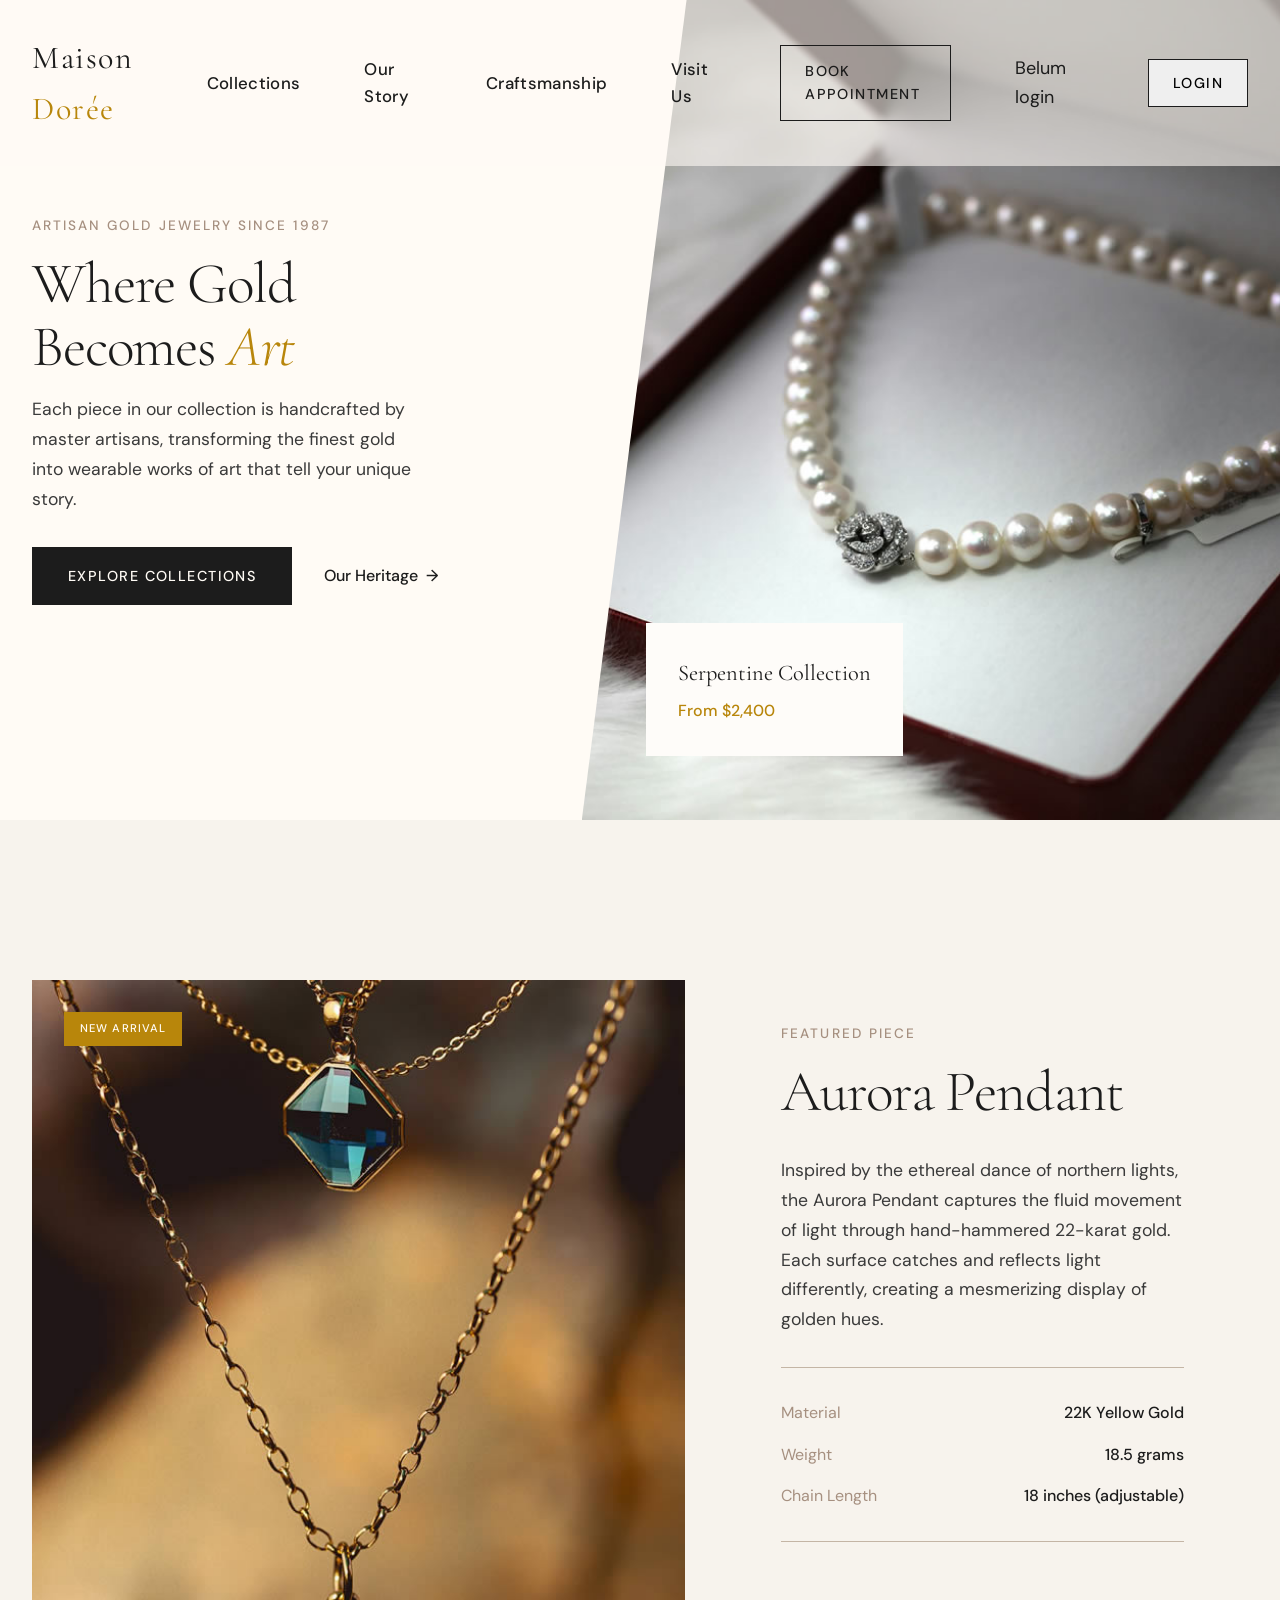
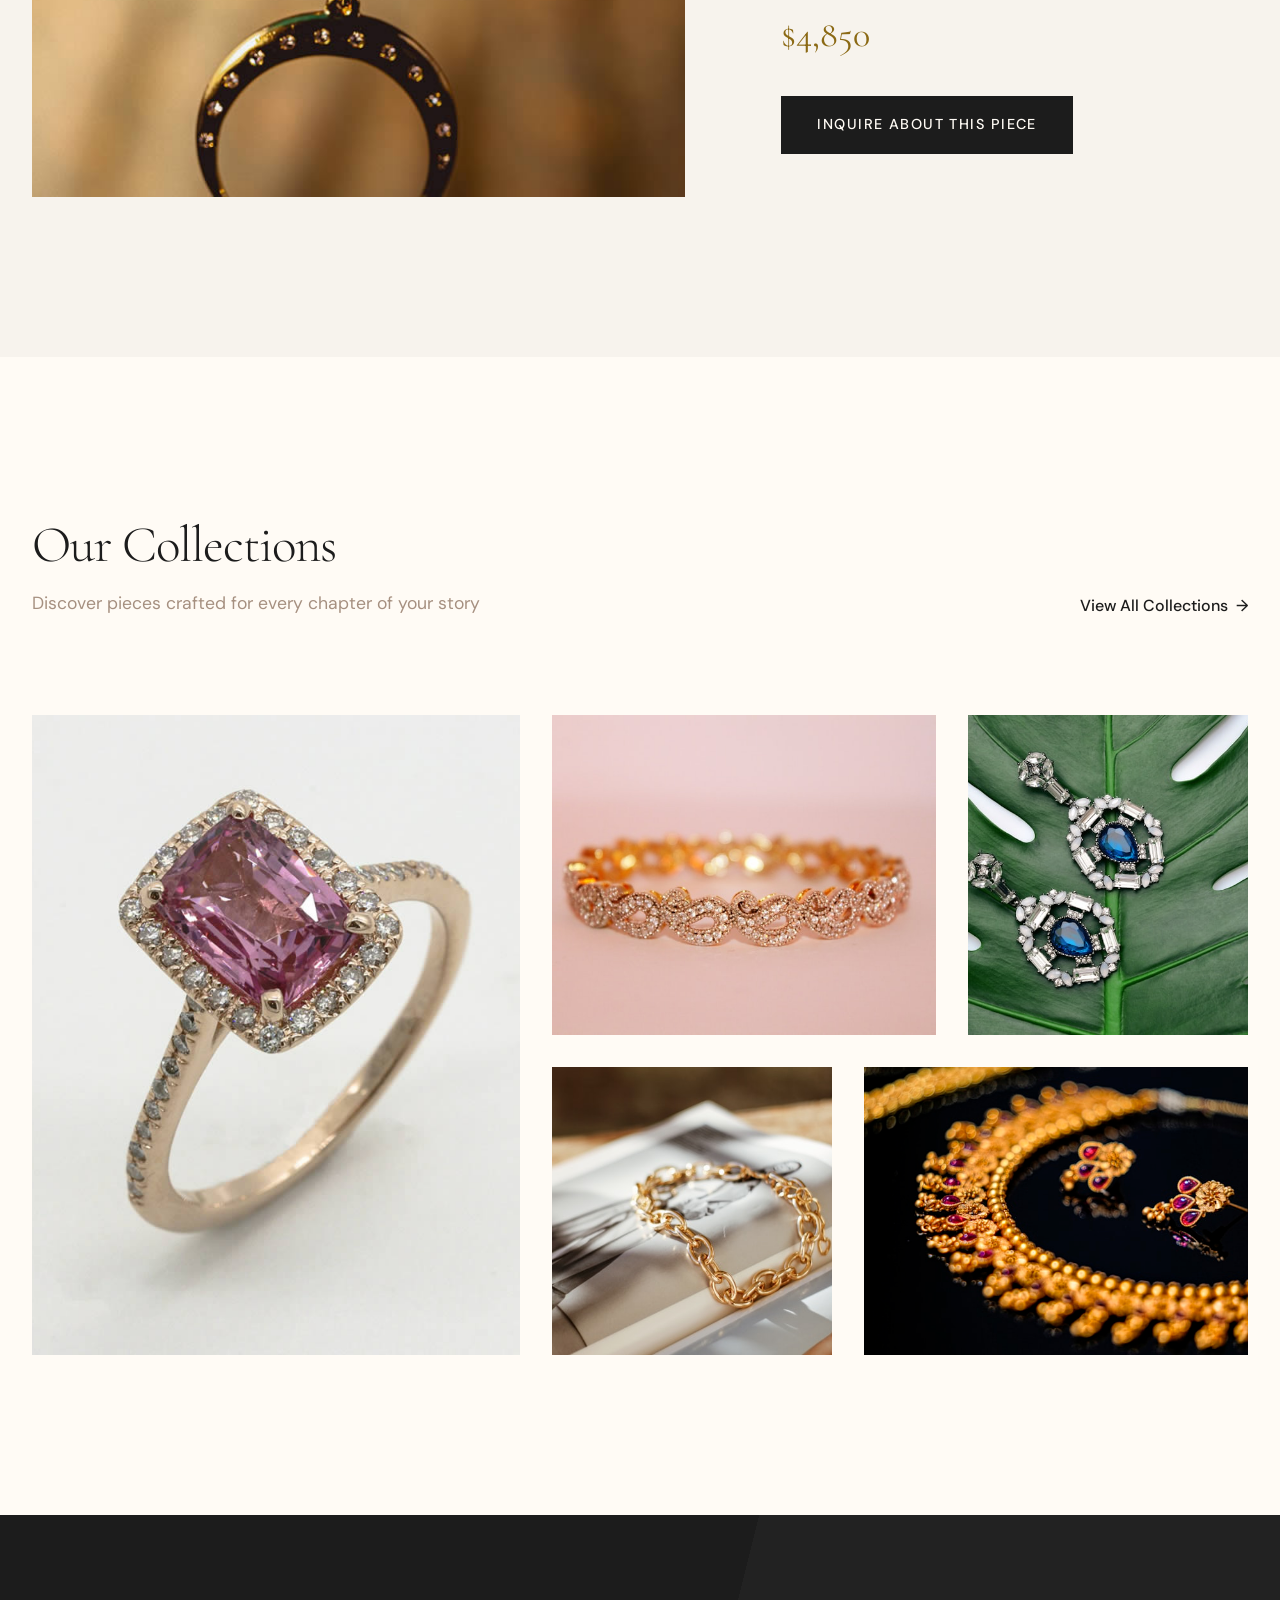
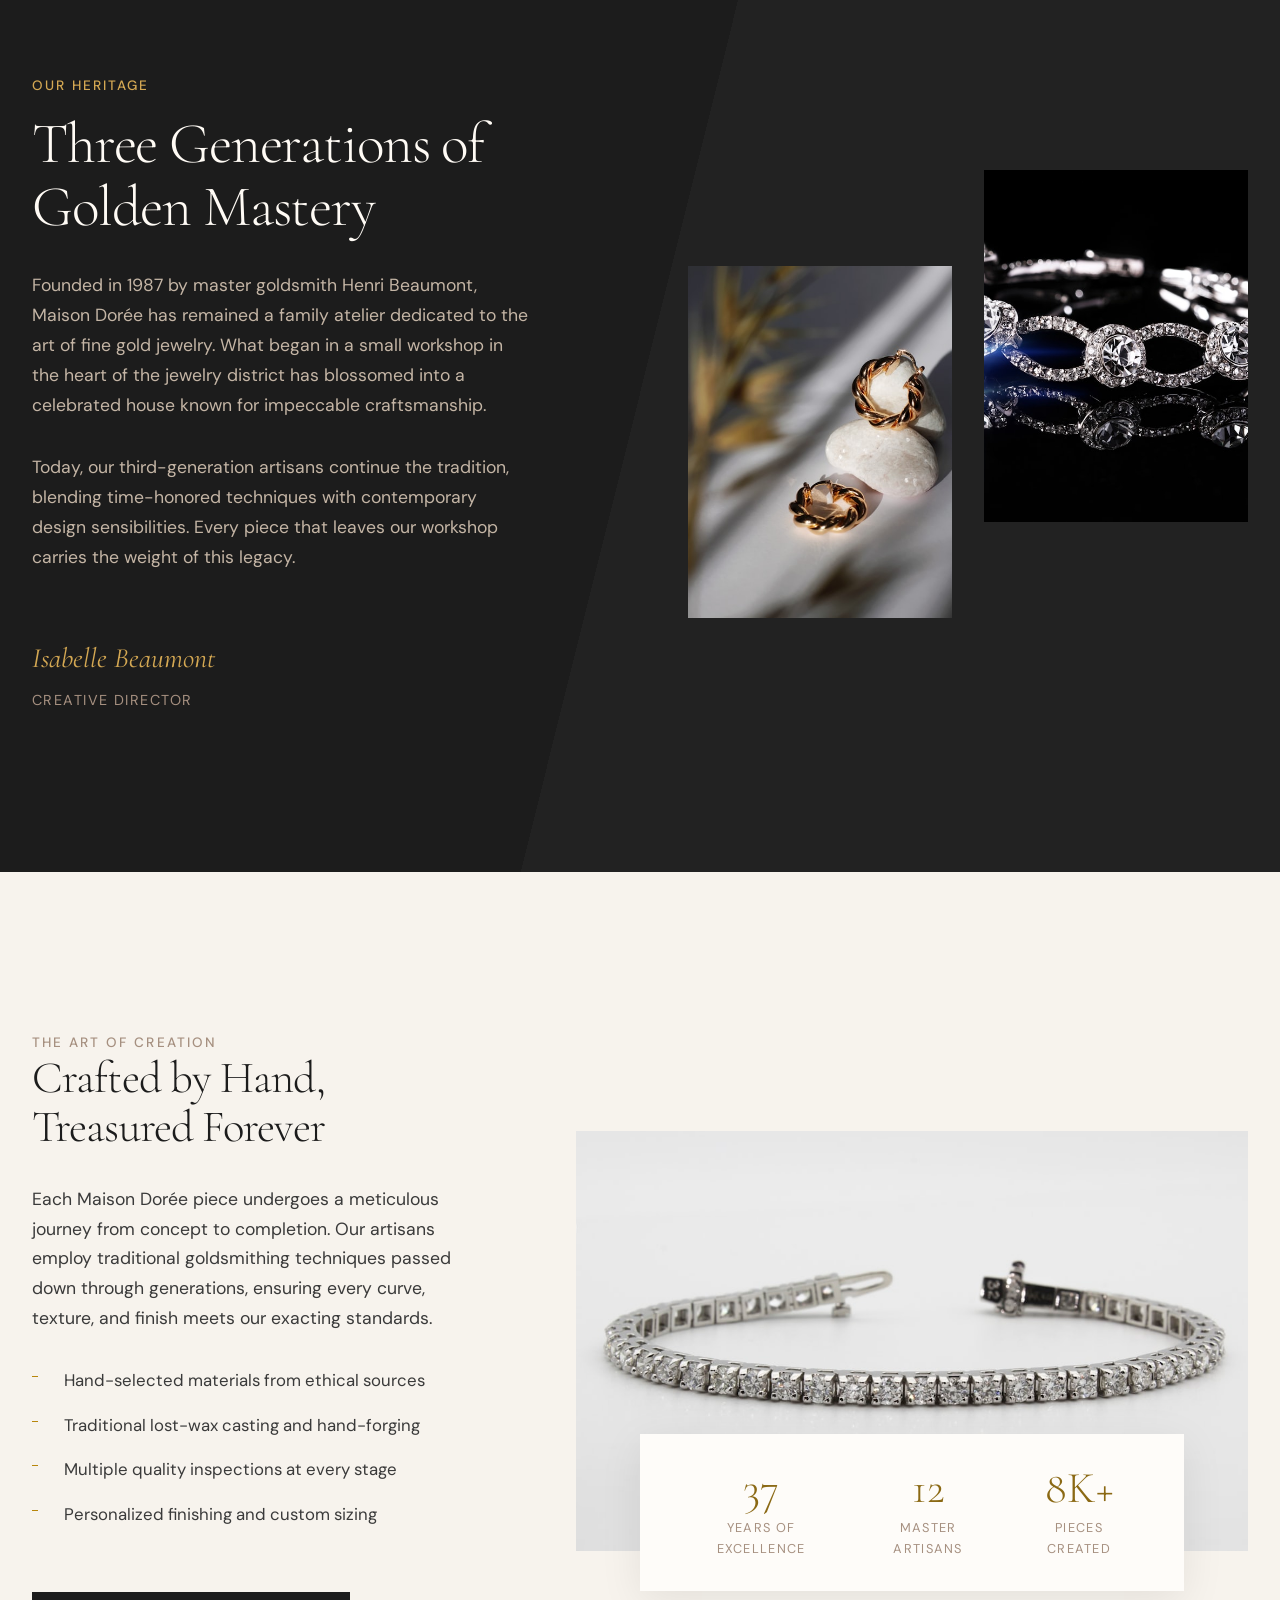
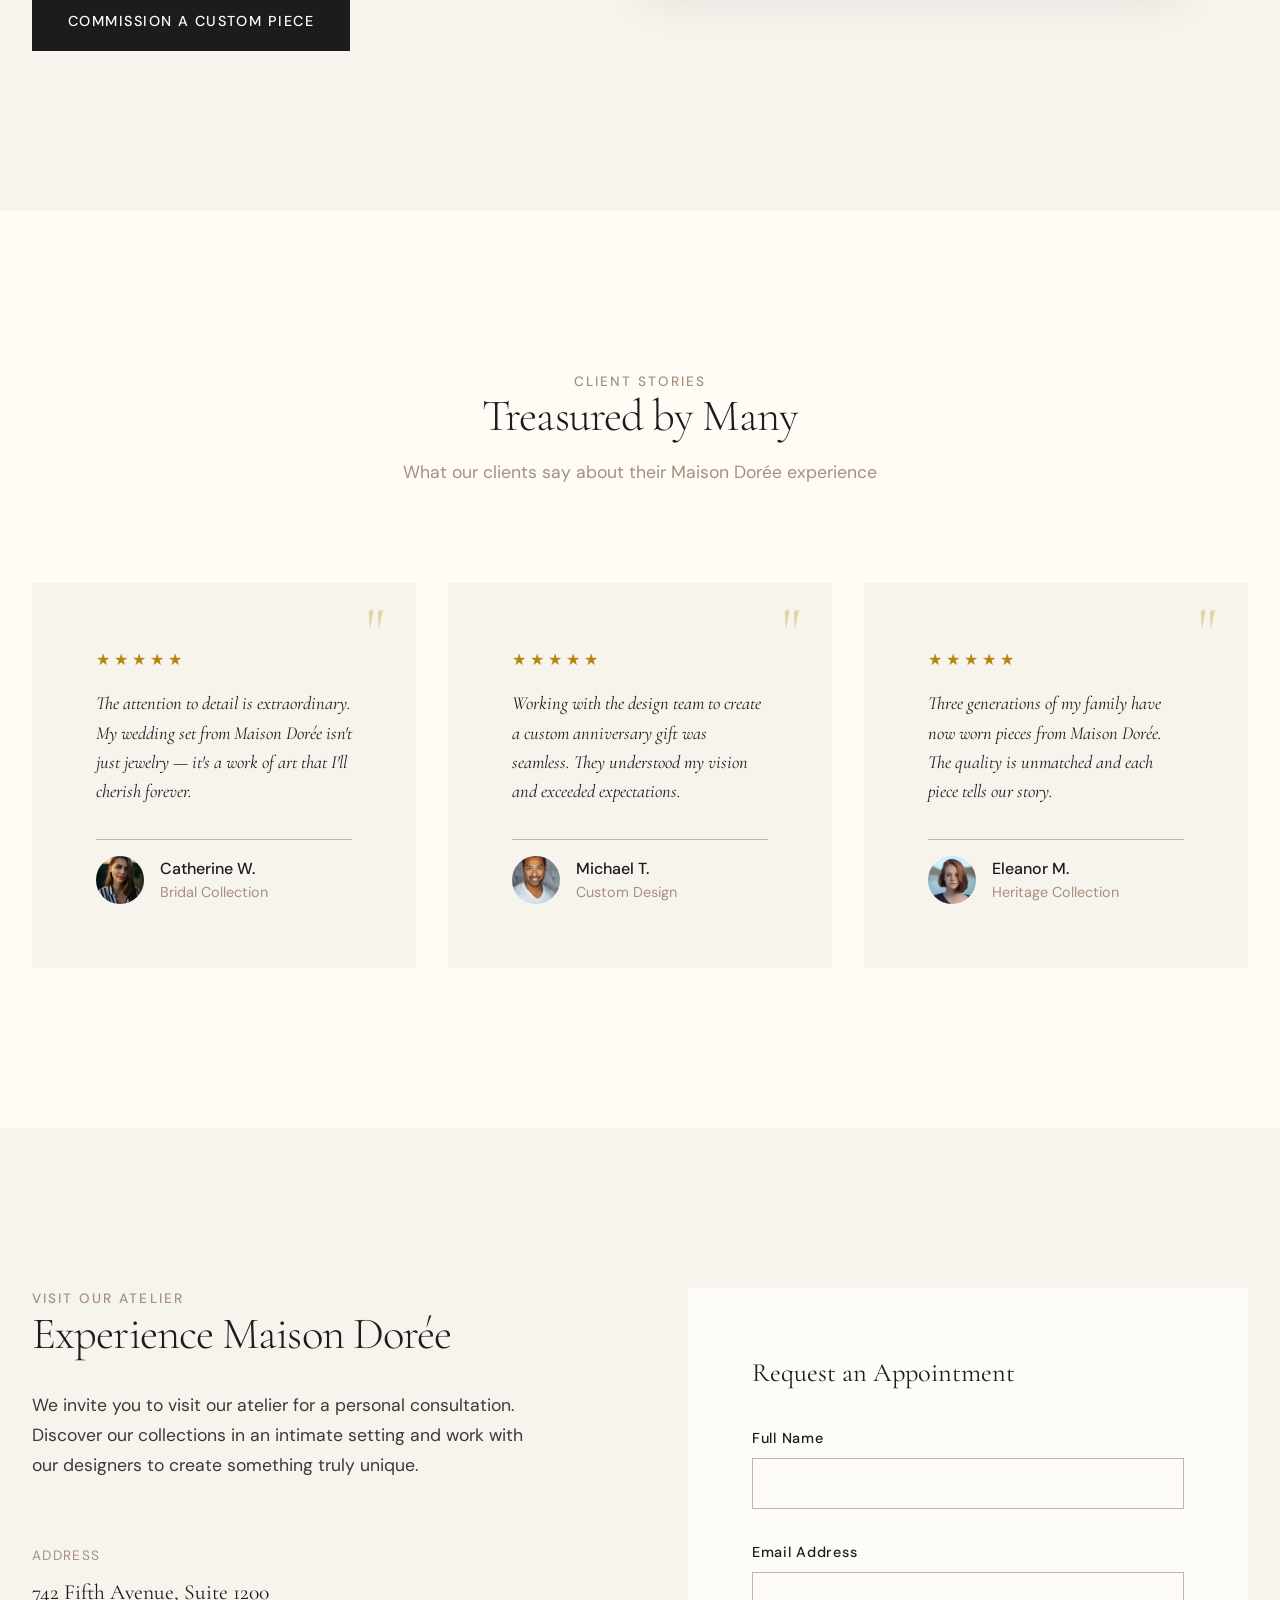
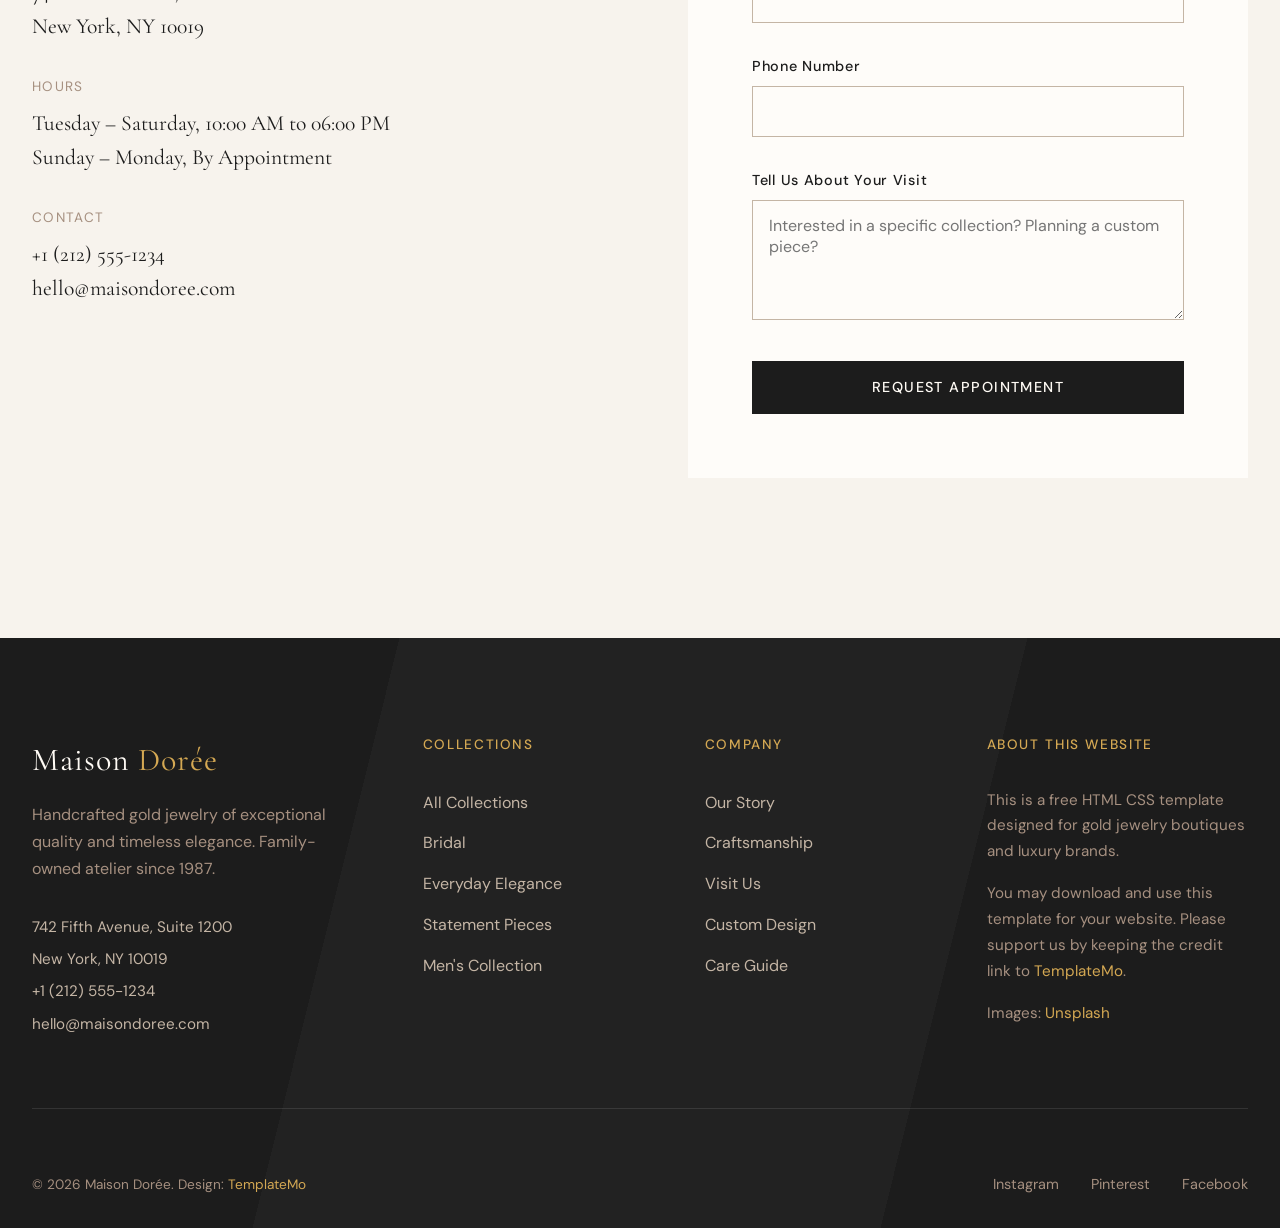
==== commit c26e3fe8: "Update index.html editan pertama" ====
--- a/index.html
+++ b/index.html
@@ -5,21 +5,12 @@
     <meta name="viewport" content="width=device-width, initial-scale=1.0">
     <title>Maison Dorée — Fine Gold Jewelry</title>
     
-    <!-- Google Fonts -->
     <link rel="preconnect" href="https://fonts.googleapis.com">
     <link rel="preconnect" href="https://fonts.gstatic.com" crossorigin>
     <link href="https://fonts.googleapis.com/css2?family=Cormorant+Garamond:ital,wght@0,300;0,400;0,500;0,600;1,300;1,400&family=DM+Sans:ital,wght@0,400;0,500;0,600;1,400&display=swap" rel="stylesheet">
     <link rel="stylesheet" href="templatemo-maison-style.css">
-    <!--
-
-TemplateMo 611 Maison Doree
-
-https://templatemo.com/tm-611-maison-doree
-
--->
-</head>
+    </head>
 <body>
-    <!-- Header -->
     <header class="site-header" id="header">
         <div class="container">
             <div class="header-inner">
@@ -31,6 +22,11 @@
                     <a href="#craftsmanship">Craftsmanship</a>
                     <a href="#contact">Visit Us</a>
                     <a href="#contact" class="nav-cta">Book Appointment</a>
+                    
+                    <p id="userInfo">Belum login</p>
+                    <div id="authArea">
+                        <button onclick="goLogin()" class="nav-cta">Login</button>
+                    </div>
                 </nav>
                 
                 <button class="menu-toggle" id="menuToggle" aria-label="Toggle menu">
@@ -42,7 +38,6 @@
         </div>
     </header>
     
-    <!-- Mobile Navigation -->
     <div class="mobile-overlay" id="mobileOverlay"></div>
     <nav class="mobile-nav" id="mobileNav">
         <button class="mobile-nav-close" id="mobileNavClose">×</button>
@@ -57,7 +52,6 @@
         </div>
     </nav>
     
-    <!-- Hero Section -->
     <section class="hero">
         <div class="hero-content">
             <p class="text-label hero-tagline">Artisan Gold Jewelry Since 1987</p>
@@ -94,7 +88,6 @@
         </div>
     </section>
     
-    <!-- Featured Piece -->
     <section class="featured-piece">
         <div class="container">
             <div class="featured-grid">
@@ -138,7 +131,6 @@
         </div>
     </section>
     
-    <!-- Collections -->
     <section class="collections" id="collections">
         <div class="container">
             <div class="section-header">
@@ -210,7 +202,6 @@
         </div>
     </section>
     
-    <!-- Our Story -->
     <section class="story" id="story">
         <div class="container">
             <div class="story-grid">
@@ -252,7 +243,6 @@
         </div>
     </section>
     
-    <!-- Craftsmanship -->
     <section class="craftsmanship" id="craftsmanship">
         <div class="container">
             <div class="craft-grid">
@@ -300,7 +290,6 @@
         </div>
     </section>
     
-    <!-- Testimonials -->
     <section class="testimonials">
         <div class="container">
             <div class="testimonials-header">
@@ -367,7 +356,6 @@
         </div>
     </section>
     
-    <!-- Contact -->
     <section class="contact" id="contact">
         <div class="container">
             <div class="contact-grid">
@@ -435,11 +423,9 @@
         </div>
     </section>
     
-    <!-- Footer -->
     <footer class="site-footer">
         <div class="container">
             <div class="footer-grid">
-                <!-- Column 1: Brand & Contact -->
                 <div class="footer-brand">
                     <p class="footer-logo">Maison <span>Dorée</span></p>
                     <p class="footer-tagline">
@@ -453,7 +439,6 @@
                     </div>
                 </div>
                 
-                <!-- Column 2: Quick Links -->
                 <div class="footer-column">
                     <h4 class="footer-column-title">Collections</h4>
                     <ul class="footer-links">
@@ -465,7 +450,6 @@
                     </ul>
                 </div>
                 
-                <!-- Column 3: Company -->
                 <div class="footer-column">
                     <h4 class="footer-column-title">Company</h4>
                     <ul class="footer-links">
@@ -477,7 +461,6 @@
                     </ul>
                 </div>
                 
-                <!-- Column 4: About This Website -->
                 <div class="footer-column footer-about">
                     <h4 class="footer-column-title">About This Website</h4>
                     <p>
@@ -492,7 +475,6 @@
                 </div>
             </div>
             
-            <!-- Footer Bottom -->
             <div class="footer-bottom">
                 <p class="footer-copyright">© 2026 Maison Dorée. Design: <a href="https://templatemo.com" target="_blank" rel="nofollow">TemplateMo</a></p>
                 <div class="footer-social">
@@ -503,6 +485,8 @@
             </div>
         </div>
     </footer>
+
     <script src="templatemo-maison-doree.js"></script>
+    <script src="login/js/welcome.js"></script>
 </body>
-</html>+</html>
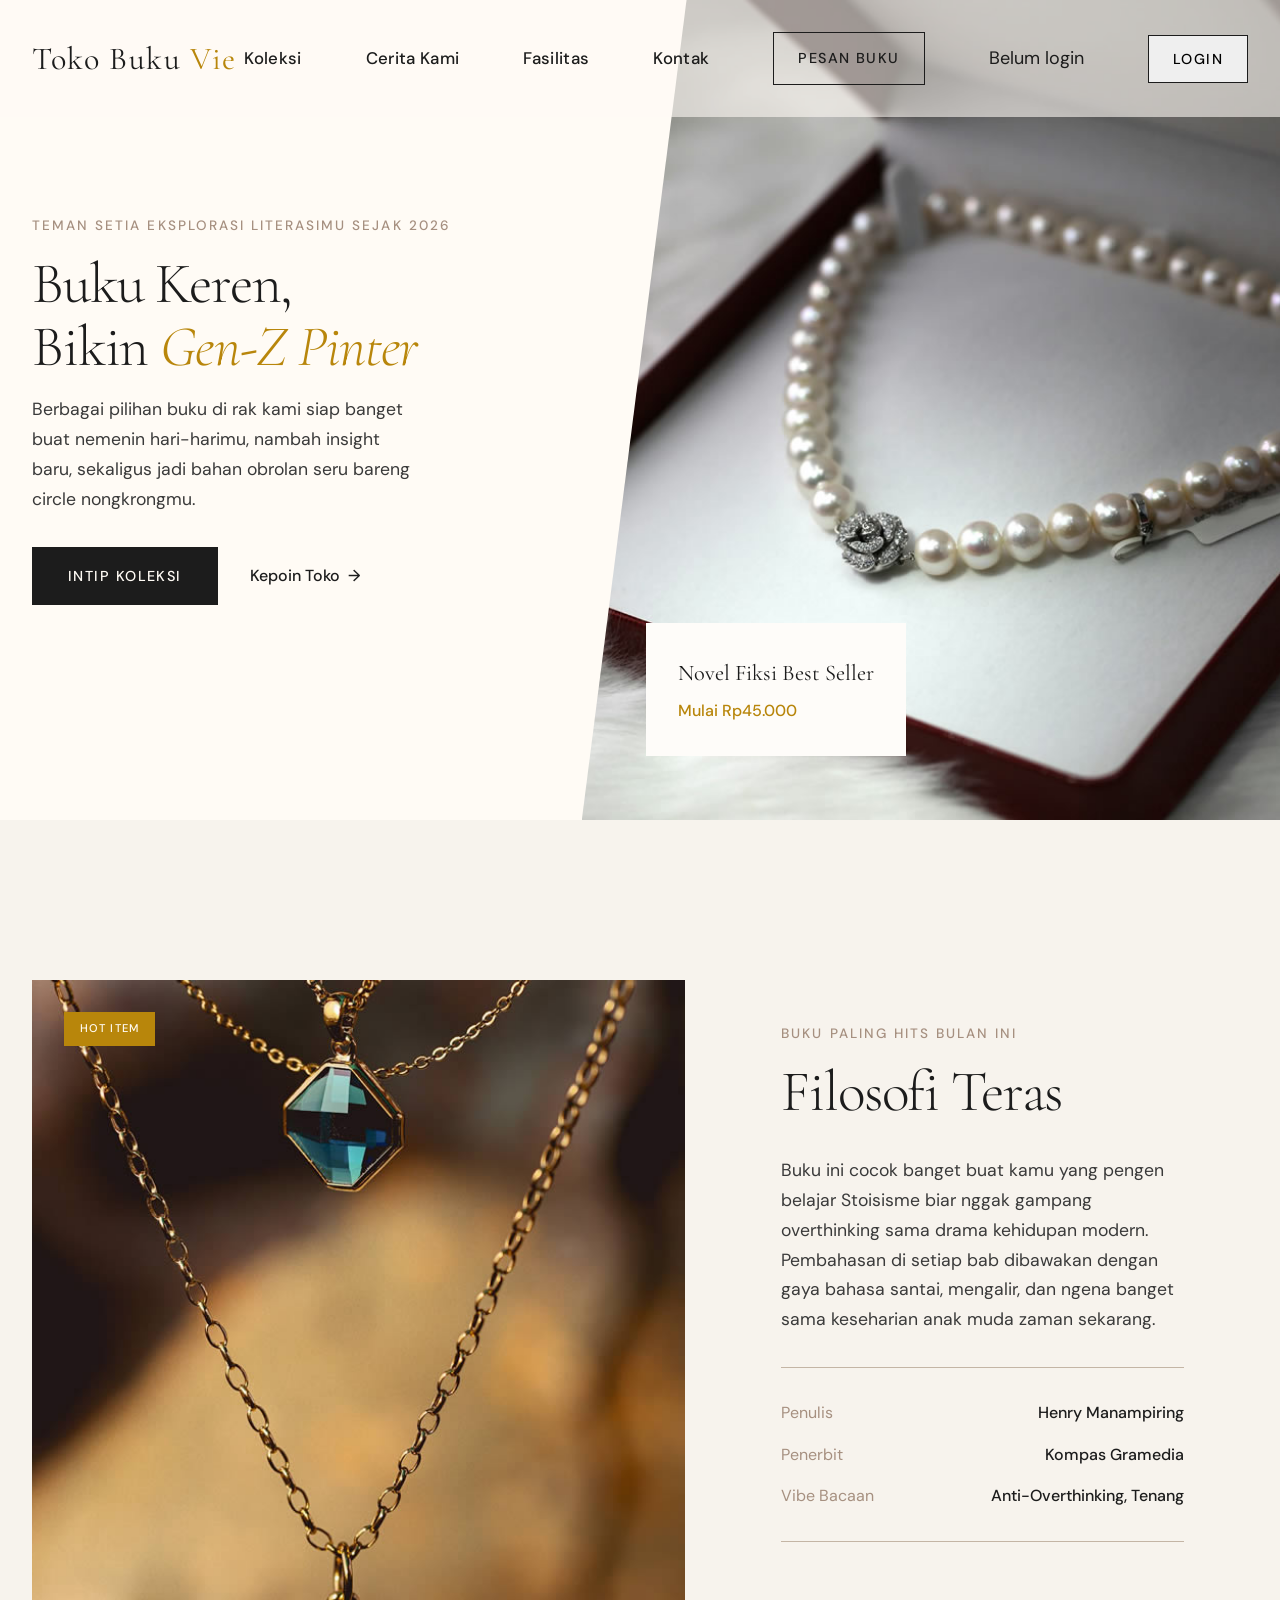
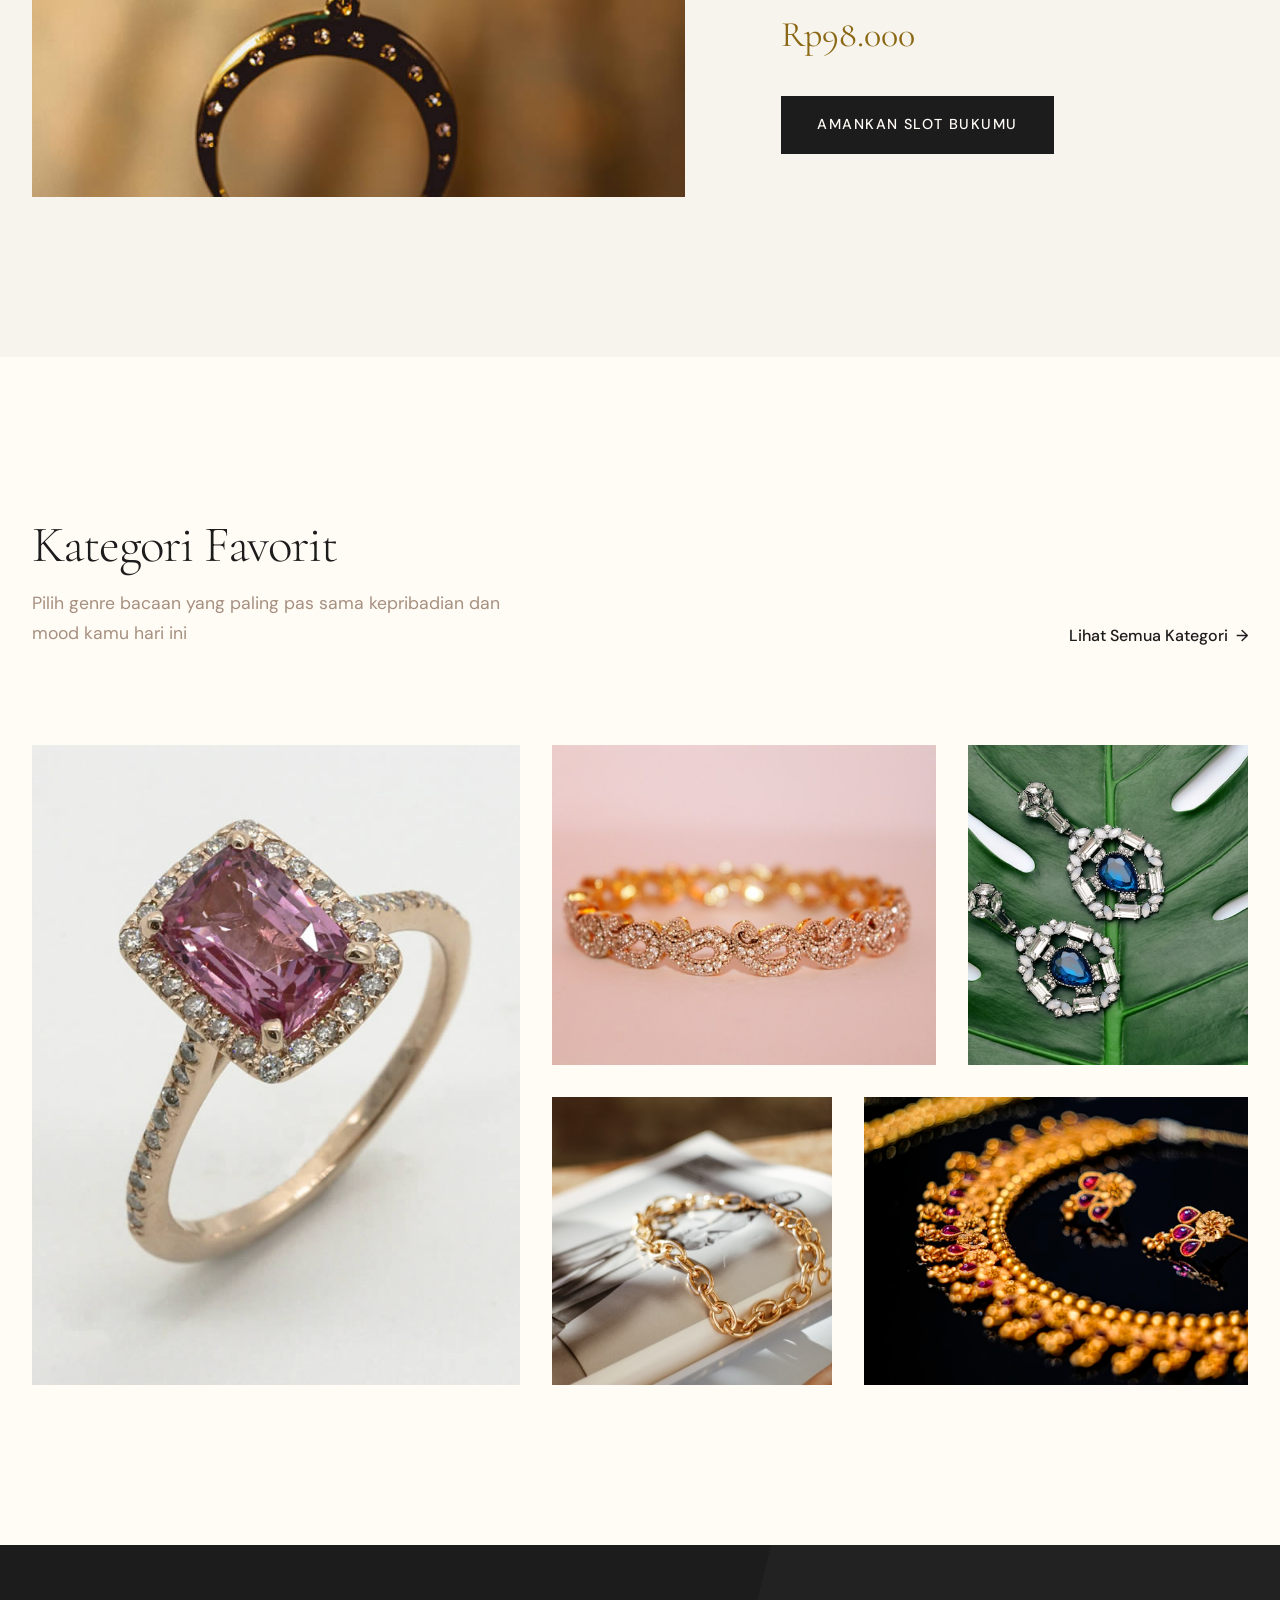
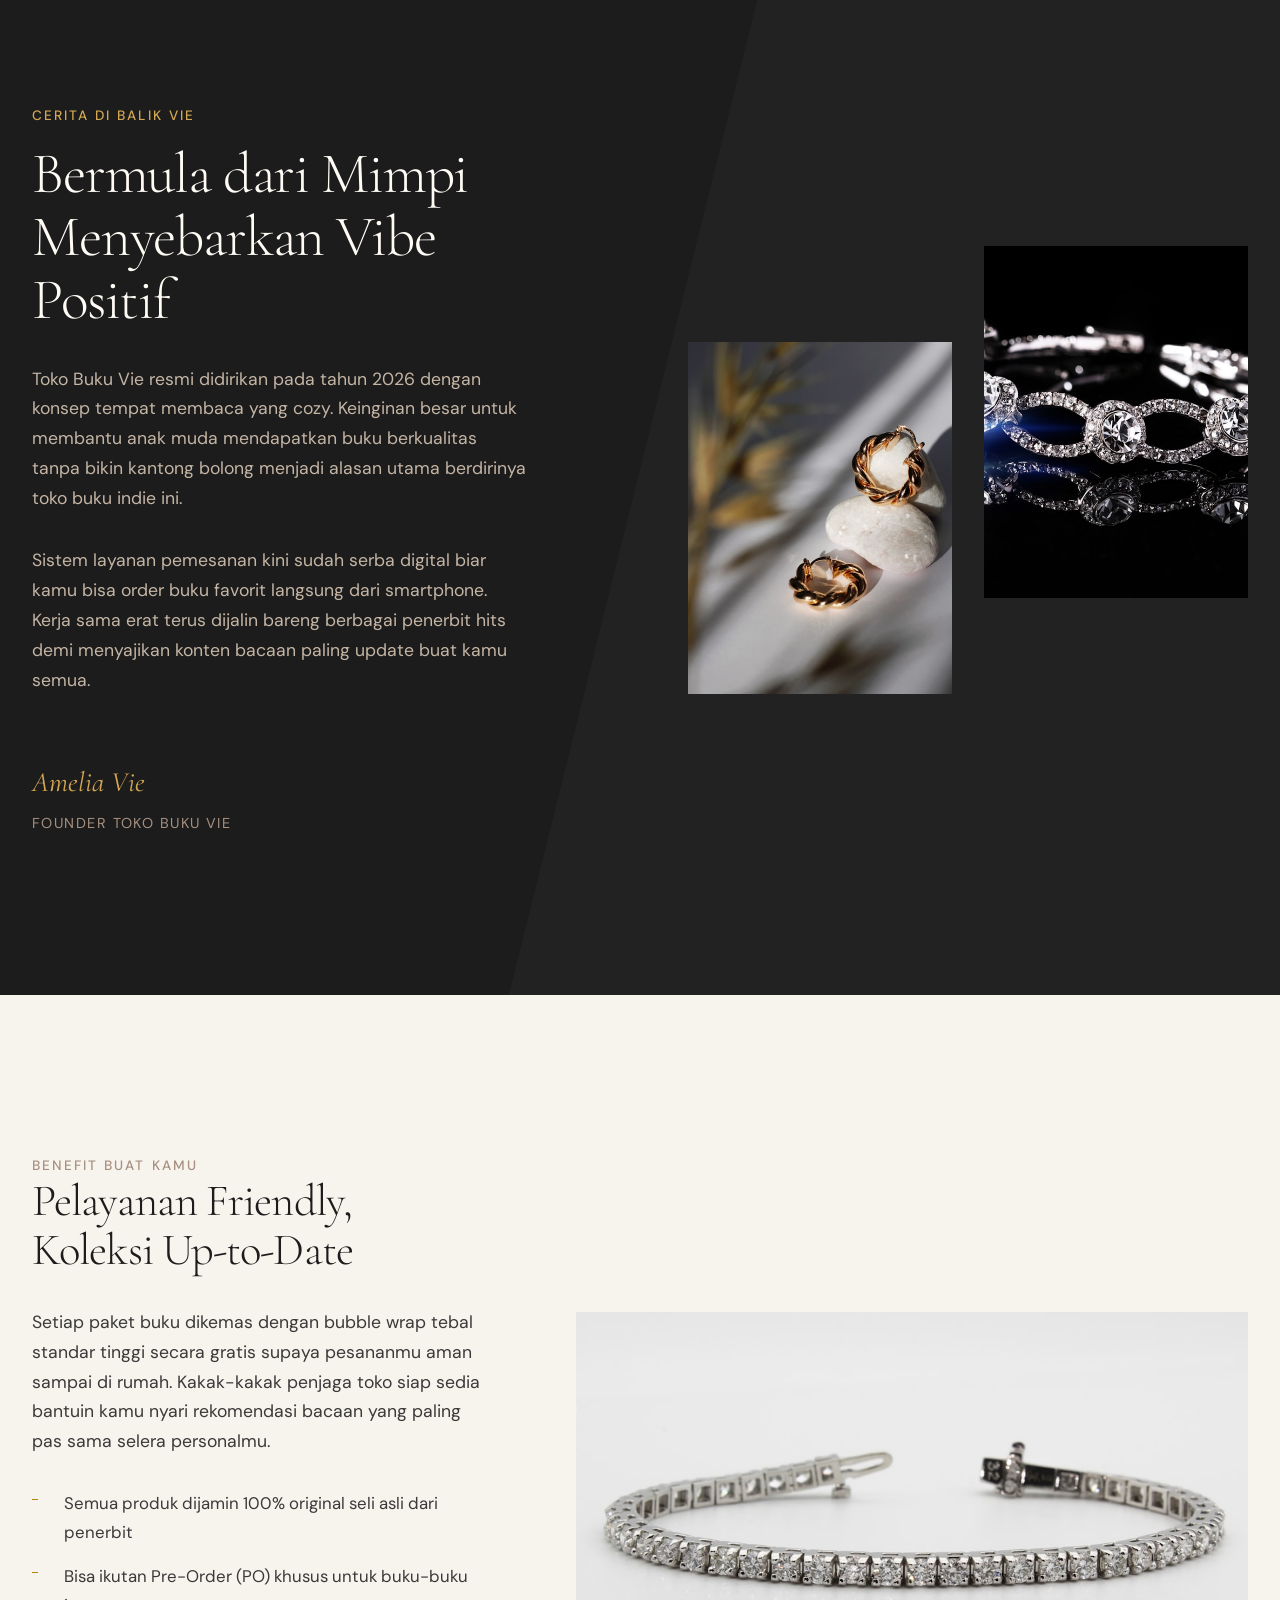
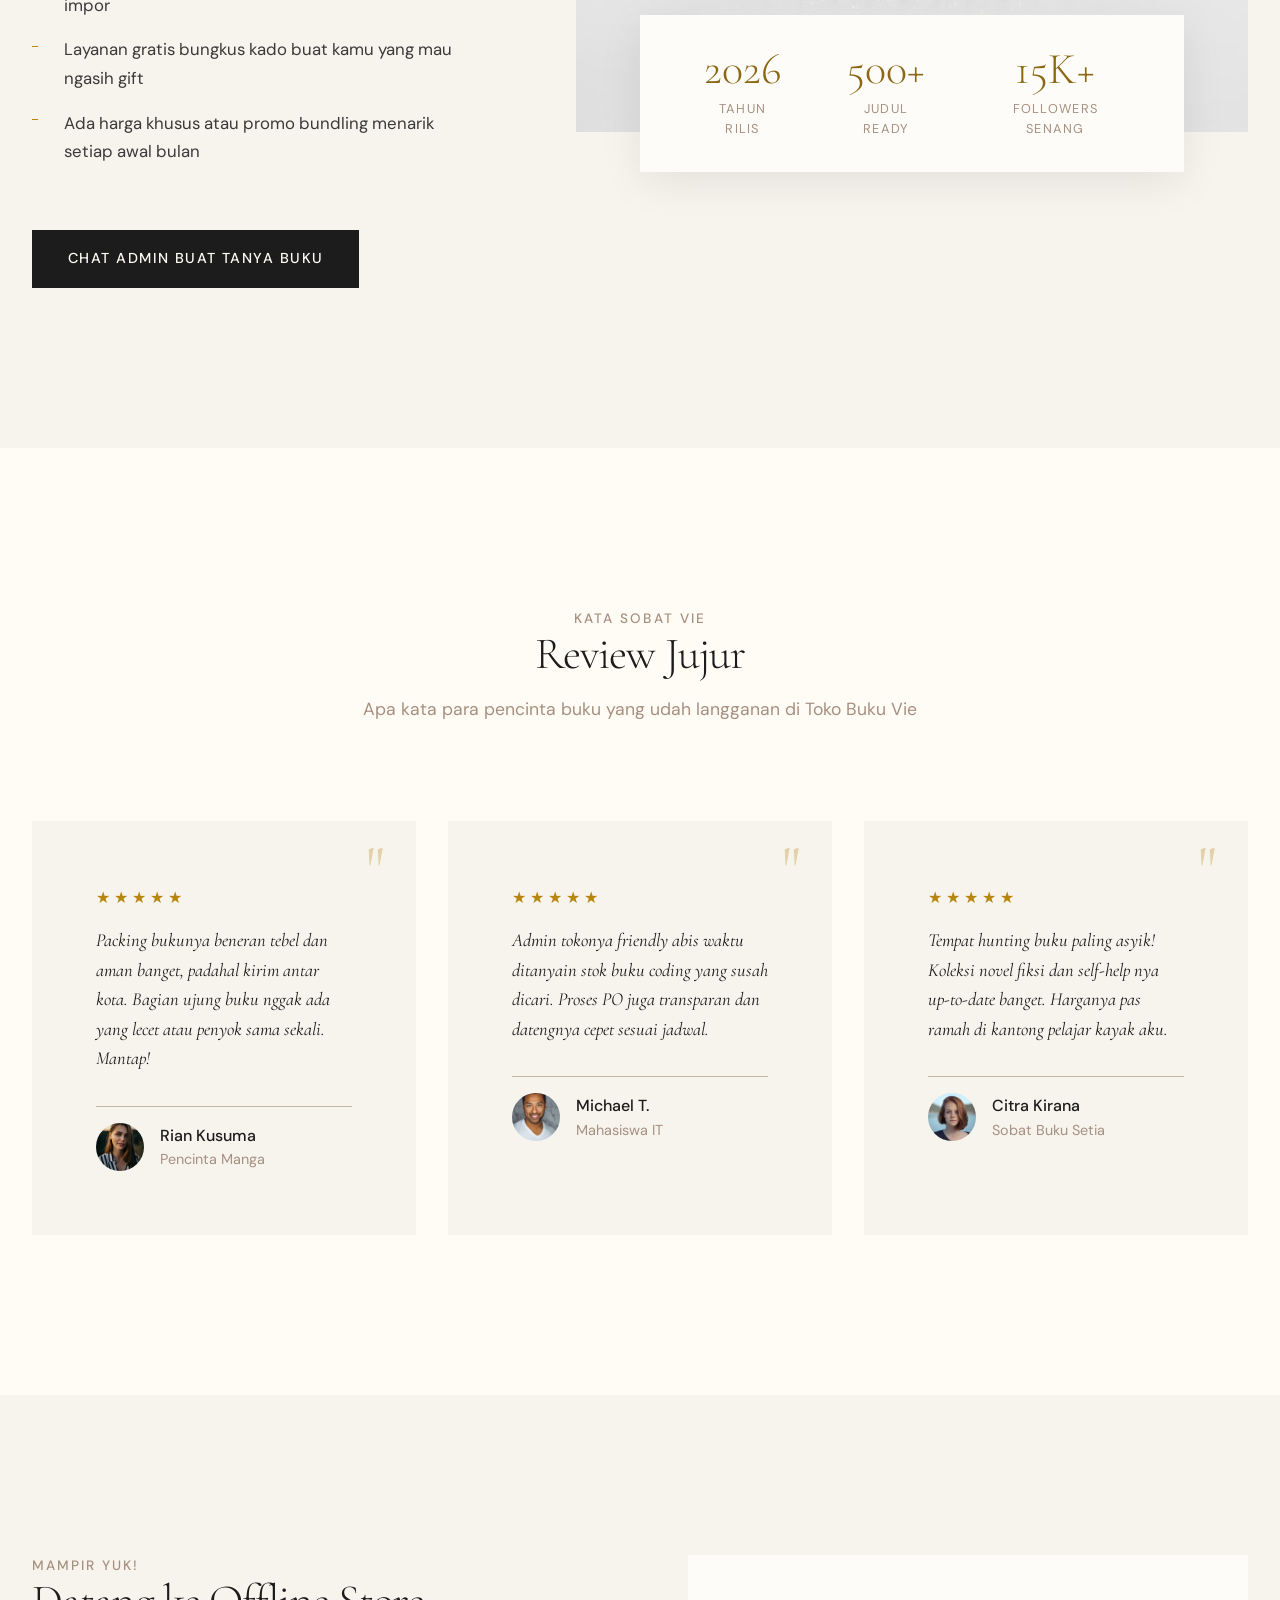
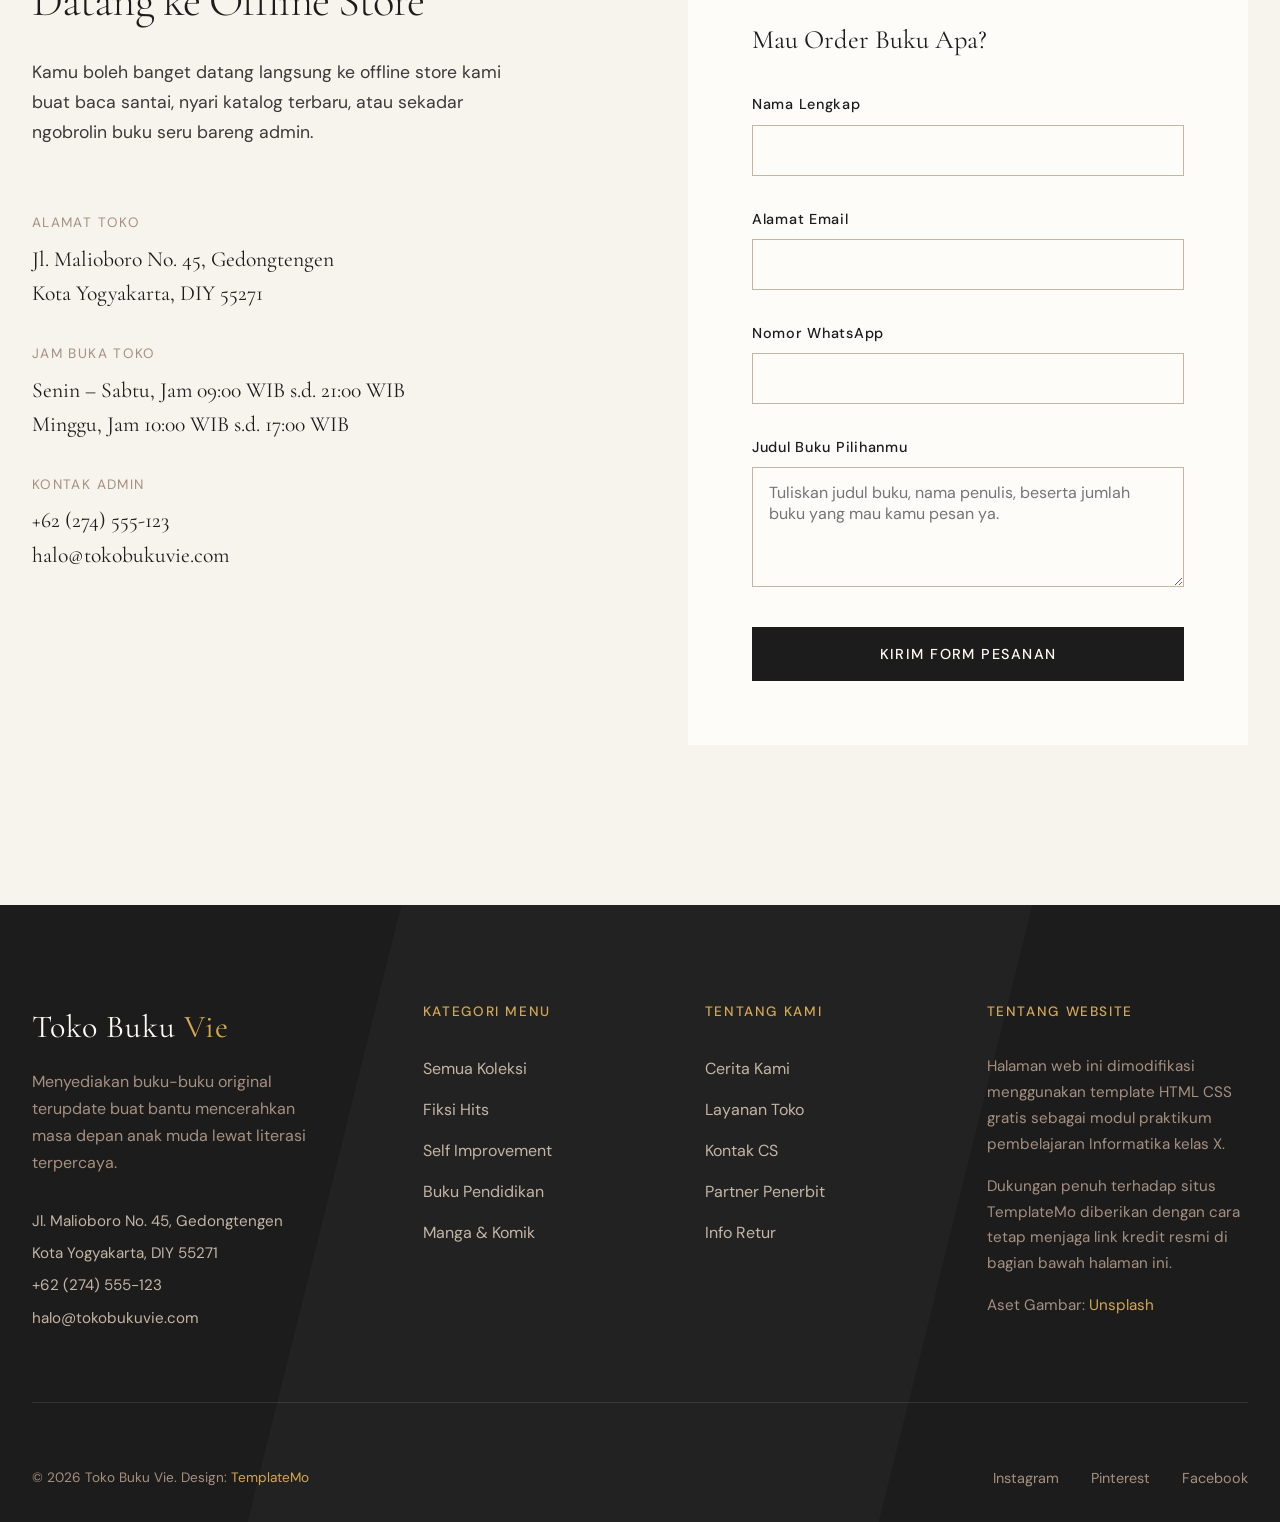
==== commit 69aa055f: "Update index.html" ====
--- a/index.html
+++ b/index.html
@@ -1,27 +1,27 @@
 <!DOCTYPE html>
-<html lang="en">
+<html lang="id">
 <head>
     <meta charset="UTF-8">
     <meta name="viewport" content="width=device-width, initial-scale=1.0">
-    <title>Maison Dorée — Fine Gold Jewelry</title>
+    <title>Toko Buku Vie — Tempat Nongkrongnya Pembaca Keren</title>
     
     <link rel="preconnect" href="https://fonts.googleapis.com">
     <link rel="preconnect" href="https://fonts.gstatic.com" crossorigin>
     <link href="https://fonts.googleapis.com/css2?family=Cormorant+Garamond:ital,wght@0,300;0,400;0,500;0,600;1,300;1,400&family=DM+Sans:ital,wght@0,400;0,500;0,600;1,400&display=swap" rel="stylesheet">
     <link rel="stylesheet" href="templatemo-maison-style.css">
-    </head>
+</head>
 <body>
     <header class="site-header" id="header">
         <div class="container">
             <div class="header-inner">
-                <a href="#" class="logo">Maison <span>Dorée</span></a>
+                <a href="#" class="logo">Toko Buku <span>Vie</span></a>
                 
                 <nav class="nav-main">
-                    <a href="#collections">Collections</a>
-                    <a href="#story">Our Story</a>
-                    <a href="#craftsmanship">Craftsmanship</a>
-                    <a href="#contact">Visit Us</a>
-                    <a href="#contact" class="nav-cta">Book Appointment</a>
+                    <a href="#collections">Koleksi</a>
+                    <a href="#story">Cerita Kami</a>
+                    <a href="#craftsmanship">Fasilitas</a>
+                    <a href="#contact">Kontak</a>
+                    <a href="#contact" class="nav-cta">Pesan Buku</a>
                     
                     <p id="userInfo">Belum login</p>
                     <div id="authArea">
@@ -42,48 +42,48 @@
     <nav class="mobile-nav" id="mobileNav">
         <button class="mobile-nav-close" id="mobileNavClose">×</button>
         <ul class="mobile-nav-links">
-            <li><a href="#collections">Collections</a></li>
-            <li><a href="#story">Our Story</a></li>
-            <li><a href="#craftsmanship">Craftsmanship</a></li>
-            <li><a href="#contact">Visit Us</a></li>
+            <li><a href="#collections">Koleksi</a></li>
+            <li><a href="#story">Cerita Kami</a></li>
+            <li><a href="#craftsmanship">Fasilitas</a></li>
+            <li><a href="#contact">Kontak</a></li>
         </ul>
         <div class="mobile-nav-cta">
-            <a href="#contact" class="btn-primary">Book Appointment</a>
+            <a href="#contact" class="btn-primary">Pesan Buku</a>
         </div>
     </nav>
     
     <section class="hero">
         <div class="hero-content">
-            <p class="text-label hero-tagline">Artisan Gold Jewelry Since 1987</p>
+            <p class="text-label hero-tagline">Teman Setia Eksplorasi Literasimu Sejak 2026</p>
             <h1 class="heading-display hero-title">
-                Where Gold<br>Becomes <em>Art</em>
+                Buku Keren,<br>Bikin <em>Gen-Z Pinter</em>
             </h1>
             <p class="text-body hero-description">
-                Each piece in our collection is handcrafted by master artisans, 
-                transforming the finest gold into wearable works of art that 
-                tell your unique story.
+                Berbagai pilihan buku di rak kami siap banget buat nemenin hari-harimu, 
+                nambah insight baru, sekaligus jadi bahan obrolan seru bareng circle 
+                nongkrongmu.
             </p>
             <div class="hero-actions">
-                <a href="#collections" class="btn-primary">Explore Collections</a>
-                <a href="#story" class="btn-text">Our Heritage</a>
+                <a href="#collections" class="btn-primary">Intip Koleksi</a>
+                <a href="#story" class="btn-text">Kepoin Toko</a>
             </div>
         </div>
         <div class="hero-image">
-            <div class="hero-slide active" data-title="Serpentine Collection" data-price="From $2,400">
+            <div class="hero-slide active" data-title="Novel Fiksi Best Seller" data-price="Mulai Rp45.000">
                 <img src="images/maison-hero-01.jpg" 
-                     alt="Serpentine gold jewelry collection">
-            </div>
-            <div class="hero-slide" data-title="Aurora Pendant" data-price="From $4,850">
+                     alt="Koleksi novel fiksi seru">
+            </div>
+            <div class="hero-slide" data-title="Buku Self Improvement" data-price="Mulai Rp60.000">
                 <img src="images/maison-hero-02.jpg" 
-                     alt="Aurora gold pendant necklace">
-            </div>
-            <div class="hero-slide" data-title="Heritage Rings" data-price="From $3,200">
+                     alt="Buku motivasi anak muda">
+            </div>
+            <div class="hero-slide" data-title="Komik & Novel Grafis" data-price="Mulai Rp40.000">
                 <img src="images/maison-hero-03.jpg" 
-                     alt="Heritage gold ring collection">
+                     alt="Buku komik seru">
             </div>
             <div class="hero-image-overlay">
-                <p class="overlay-title" id="heroTitle">Serpentine Collection</p>
-                <p class="overlay-price" id="heroPrice">From $2,400</p>
+                <p class="overlay-title" id="heroTitle">Novel Fiksi Best Seller</p>
+                <p class="overlay-price" id="heroPrice">Mulai Rp45.000</p>
             </div>
         </div>
     </section>
@@ -94,38 +94,36 @@
                 <div class="featured-image-wrapper">
                     <div class="featured-image">
                         <img src="images/maison-hero-02.jpg" 
-                             alt="Handcrafted gold necklace">
-                    </div>
-                    <div class="featured-badge">New Arrival</div>
+                             alt="Buku hits pilihan minggu ini">
+                    </div>
+                    <div class="featured-badge">Hot Item</div>
                 </div>
                 <div class="featured-content">
-                    <p class="text-label featured-label">Featured Piece</p>
+                    <p class="text-label featured-label">Buku Paling Hits Bulan Ini</p>
                     <h2 class="heading-display featured-title">
-                        Aurora Pendant
+                        Filosofi Teras
                     </h2>
                     <p class="text-body featured-description">
-                        Inspired by the ethereal dance of northern lights, 
-                        the Aurora Pendant captures the fluid movement of light 
-                        through hand-hammered 22-karat gold. Each surface catches 
-                        and reflects light differently, creating a mesmerizing 
-                        display of golden hues.
+                        Buku ini cocok banget buat kamu yang pengen belajar Stoisisme biar nggak gampang 
+                        overthinking sama drama kehidupan modern. Pembahasan di setiap bab dibawakan dengan 
+                        gaya bahasa santai, mengalir, dan ngena banget sama keseharian anak muda zaman sekarang.
                     </p>
                     <div class="featured-details">
                         <div class="detail-row">
-                            <span class="detail-label">Material</span>
-                            <span class="detail-value">22K Yellow Gold</span>
+                            <span class="detail-label">Penulis</span>
+                            <span class="detail-value">Henry Manampiring</span>
                         </div>
                         <div class="detail-row">
-                            <span class="detail-label">Weight</span>
-                            <span class="detail-value">18.5 grams</span>
+                            <span class="detail-label">Penerbit</span>
+                            <span class="detail-value">Kompas Gramedia</span>
                         </div>
                         <div class="detail-row">
-                            <span class="detail-label">Chain Length</span>
-                            <span class="detail-value">18 inches (adjustable)</span>
-                        </div>
-                    </div>
-                    <p class="featured-price">$4,850</p>
-                    <a href="#contact" class="btn-primary">Inquire About This Piece</a>
+                            <span class="detail-label">Vibe Bacaan</span>
+                            <span class="detail-value">Anti-Overthinking, Tenang</span>
+                        </div>
+                    </div>
+                    <p class="featured-price">Rp98.000</p>
+                    <a href="#contact" class="btn-primary">Amankan Slot Bukumu</a>
                 </div>
             </div>
         </div>
@@ -135,67 +133,67 @@
         <div class="container">
             <div class="section-header">
                 <div class="section-header-left">
-                    <h2 class="heading-display section-title">Our Collections</h2>
+                    <h2 class="heading-display section-title">Kategori Favorit</h2>
                     <p class="text-body section-subtitle">
-                        Discover pieces crafted for every chapter of your story
-                    </p>
-                </div>
-                <a href="#" class="btn-text">View All Collections</a>
+                        Pilih genre bacaan yang paling pas sama kepribadian dan mood kamu hari ini
+                    </p>
+                </div>
+                <a href="#" class="btn-text">Lihat Semua Kategori</a>
             </div>
             
             <div class="collections-grid">
                 <div class="collection-item">
                     <div class="collection-image">
                         <img src="images/maison-hero-03.jpg" 
-                             alt="Bridal jewelry collection">
+                             alt="Genre Novel Fiksi">
                     </div>
                     <div class="collection-overlay">
-                        <h3 class="collection-name">Bridal</h3>
-                        <p class="collection-count">24 pieces</p>
+                        <h3 class="collection-name">Fiksi & Sastra</h3>
+                        <p class="collection-count">120 Judul</p>
                     </div>
                 </div>
                 
                 <div class="collection-item">
                     <div class="collection-image">
                         <img src="images/maison-doree-01.jpg" 
-                             alt="Everyday gold jewelry">
+                             alt="Genre Self Improvement">
                     </div>
                     <div class="collection-overlay">
-                        <h3 class="collection-name">Everyday Elegance</h3>
-                        <p class="collection-count">36 pieces</p>
+                        <h3 class="collection-name">Self Improvement</h3>
+                        <p class="collection-count">85 Judul</p>
                     </div>
                 </div>
                 
                 <div class="collection-item">
                     <div class="collection-image">
                         <img src="images/maison-doree-02.jpg" 
-                             alt="Statement gold pieces">
+                             alt="Genre Coding & Informatika">
                     </div>
                     <div class="collection-overlay">
-                        <h3 class="collection-name">Statement</h3>
-                        <p class="collection-count">18 pieces</p>
+                        <h3 class="collection-name">Coding & Tech</h3>
+                        <p class="collection-count">50 Judul</p>
                     </div>
                 </div>
                 
                 <div class="collection-item">
                     <div class="collection-image">
                         <img src="images/maison-doree-03.jpg" 
-                             alt="Heritage collection">
+                             alt="Genre Bisnis & Edukasi Kreatif">
                     </div>
                     <div class="collection-overlay">
-                        <h3 class="collection-name">Heritage</h3>
-                        <p class="collection-count">12 pieces</p>
+                        <h3 class="collection-name">Edukasi Kreatif</h3>
+                        <p class="collection-count">95 Judul</p>
                     </div>
                 </div>
                 
                 <div class="collection-item">
                     <div class="collection-image">
                         <img src="images/maison-doree-04.jpg" 
-                             alt="Men's gold collection">
+                             alt="Genre Komik Populer">
                     </div>
                     <div class="collection-overlay">
-                        <h3 class="collection-name">Men's Collection</h3>
-                        <p class="collection-count">15 pieces</p>
+                        <h3 class="collection-name">Komik & Manga</h3>
+                        <p class="collection-count">110 Judul</p>
                     </div>
                 </div>
             </div>
@@ -206,37 +204,33 @@
         <div class="container">
             <div class="story-grid">
                 <div class="story-content">
-                    <p class="text-label story-label">Our Heritage</p>
+                    <p class="text-label story-label">Cerita di Balik Vie</p>
                     <h2 class="heading-display story-title">
-                        Three Generations of Golden Mastery
+                        Bermula dari Mimpi Menyebarkan Vibe Positif
                     </h2>
                     <p class="text-body story-text">
-                        Founded in 1987 by master goldsmith Henri Beaumont, 
-                        Maison Dorée has remained a family atelier dedicated to 
-                        the art of fine gold jewelry. What began in a small 
-                        workshop in the heart of the jewelry district has 
-                        blossomed into a celebrated house known for impeccable 
-                        craftsmanship.
+                        Toko Buku Vie resmi didirikan pada tahun 2026 dengan konsep tempat membaca yang cozy. 
+                        Keinginan besar untuk membantu anak muda mendapatkan buku berkualitas tanpa bikin kantong 
+                        bolong menjadi alasan utama berdirinya toko buku indie ini.
                     </p>
                     <p class="text-body story-text">
-                        Today, our third-generation artisans continue the 
-                        tradition, blending time-honored techniques with 
-                        contemporary design sensibilities. Every piece that 
-                        leaves our workshop carries the weight of this legacy.
+                        Sistem layanan pemesanan kini sudah serba digital biar kamu bisa order buku favorit 
+                        langsung dari smartphone. Kerja sama erat terus dijalin bareng berbagai penerbit hits 
+                        demi menyajikan konten bacaan paling update buat kamu semua.
                     </p>
                     <div class="story-signature">
-                        <p class="signature-name">Isabelle Beaumont</p>
-                        <p class="signature-title">Creative Director</p>
+                        <p class="signature-name">Amelia Vie</p>
+                        <p class="signature-title">Founder Toko Buku Vie</p>
                     </div>
                 </div>
                 <div class="story-images">
                     <div class="story-image">
                         <img src="images/maison-doree-05.jpg" 
-                             alt="Goldsmith at work">
+                             alt="Spot estetik toko buku">
                     </div>
                     <div class="story-image">
                         <img src="images/maison-doree-06.jpg" 
-                             alt="Jewelry crafting detail">
+                             alt="Anak muda asyik baca buku">
                     </div>
                 </div>
             </div>
@@ -247,42 +241,40 @@
         <div class="container">
             <div class="craft-grid">
                 <div class="craft-content">
-                    <p class="text-label">The Art of Creation</p>
+                    <p class="text-label">Benefit Buat Kamu</p>
                     <h2 class="heading-display craft-title">
-                        Crafted by Hand, Treasured Forever
+                        Pelayanan Friendly, Koleksi Up-to-Date
                     </h2>
                     <p class="text-body craft-text">
-                        Each Maison Dorée piece undergoes a meticulous journey 
-                        from concept to completion. Our artisans employ 
-                        traditional goldsmithing techniques passed down through 
-                        generations, ensuring every curve, texture, and finish 
-                        meets our exacting standards.
+                        Setiap paket buku dikemas dengan bubble wrap tebal standar tinggi secara gratis supaya 
+                        pesananmu aman sampai di rumah. Kakak-kakak penjaga toko siap sedia bantuin kamu nyari 
+                        rekomendasi bacaan yang paling pas sama selera personalmu.
                     </p>
                     <ul class="craft-list text-body">
-                        <li>Hand-selected materials from ethical sources</li>
-                        <li>Traditional lost-wax casting and hand-forging</li>
-                        <li>Multiple quality inspections at every stage</li>
-                        <li>Personalized finishing and custom sizing</li>
+                        <li>Semua produk dijamin 100% original seli asli dari penerbit</li>
+                        <li>Bisa ikutan Pre-Order (PO) khusus untuk buku-buku impor</li>
+                        <li>Layanan gratis bungkus kado buat kamu yang mau ngasih gift</li>
+                        <li>Ada harga khusus atau promo bundling menarik setiap awal bulan</li>
                     </ul>
-                    <a href="#contact" class="btn-primary">Commission a Custom Piece</a>
+                    <a href="#contact" class="btn-primary">Chat Admin Buat Tanya Buku</a>
                 </div>
                 <div class="craft-image-wrapper">
                     <div class="craft-image">
                         <img src="images/maison-doree-07.jpg" 
-                             alt="Jewelry craftsmanship workshop">
+                             alt="Proses packing buku aman">
                     </div>
                     <div class="craft-stats">
                         <div class="stat-item">
-                            <p class="stat-number">37</p>
-                            <p class="stat-label">Years of Excellence</p>
+                            <p class="stat-number">2026</p>
+                            <p class="stat-label">Tahun Rilis</p>
                         </div>
                         <div class="stat-item">
-                            <p class="stat-number">12</p>
-                            <p class="stat-label">Master Artisans</p>
+                            <p class="stat-number">500+</p>
+                            <p class="stat-label">Judul Ready</p>
                         </div>
                         <div class="stat-item">
-                            <p class="stat-number">8K+</p>
-                            <p class="stat-label">Pieces Created</p>
+                            <p class="stat-number">15K+</p>
+                            <p class="stat-label">Followers Senang</p>
                         </div>
                     </div>
                 </div>
@@ -293,9 +285,9 @@
     <section class="testimonials">
         <div class="container">
             <div class="testimonials-header">
-                <p class="text-label">Client Stories</p>
-                <h2 class="heading-display testimonials-title">Treasured by Many</h2>
-                <p class="text-body testimonials-subtitle">What our clients say about their Maison Dorée experience</p>
+                <p class="text-label">Kata Sobat Vie</p>
+                <h2 class="heading-display testimonials-title">Review Jujur</h2>
+                <p class="text-body testimonials-subtitle">Apa kata para pencinta buku yang udah langganan di Toko Buku Vie</p>
             </div>
             
             <div class="testimonials-grid">
@@ -304,15 +296,15 @@
                         <span>★</span><span>★</span><span>★</span><span>★</span><span>★</span>
                     </div>
                     <p class="testimonial-text">
-                        The attention to detail is extraordinary. My wedding set from Maison Dorée isn't just jewelry — it's a work of art that I'll cherish forever.
+                        Packing bukunya beneran tebel dan aman banget, padahal kirim antar kota. Bagian ujung buku nggak ada yang lecet atau penyok sama sekali. Mantap!
                     </p>
                     <div class="testimonial-author">
                         <div class="testimonial-avatar">
-                            <img src="images/avatar-01.jpg" alt="Catherine W.">
+                            <img src="images/avatar-01.jpg" alt="Rian Kusuma">
                         </div>
                         <div class="testimonial-info">
-                            <p class="testimonial-name">Catherine W.</p>
-                            <p class="testimonial-detail">Bridal Collection</p>
+                            <p class="testimonial-name">Rian Kusuma</p>
+                            <p class="testimonial-detail">Pencinta Manga</p>
                         </div>
                     </div>
                 </div>
@@ -322,7 +314,7 @@
                         <span>★</span><span>★</span><span>★</span><span>★</span><span>★</span>
                     </div>
                     <p class="testimonial-text">
-                        Working with the design team to create a custom anniversary gift was seamless. They understood my vision and exceeded expectations.
+                        Admin tokonya friendly abis waktu ditanyain stok buku coding yang susah dicari. Proses PO juga transparan dan datengnya cepet sesuai jadwal.
                     </p>
                     <div class="testimonial-author">
                         <div class="testimonial-avatar">
@@ -330,7 +322,7 @@
                         </div>
                         <div class="testimonial-info">
                             <p class="testimonial-name">Michael T.</p>
-                            <p class="testimonial-detail">Custom Design</p>
+                            <p class="testimonial-detail">Mahasiswa IT</p>
                         </div>
                     </div>
                 </div>
@@ -340,15 +332,15 @@
                         <span>★</span><span>★</span><span>★</span><span>★</span><span>★</span>
                     </div>
                     <p class="testimonial-text">
-                        Three generations of my family have now worn pieces from Maison Dorée. The quality is unmatched and each piece tells our story.
+                        Tempat hunting buku paling asyik! Koleksi novel fiksi dan self-help nya up-to-date banget. Harganya pas ramah di kantong pelajar kayak aku.
                     </p>
                     <div class="testimonial-author">
                         <div class="testimonial-avatar">
-                            <img src="images/avatar-03.jpg" alt="Eleanor M.">
+                            <img src="images/avatar-03.jpg" alt="Citra Kirana">
                         </div>
                         <div class="testimonial-info">
-                            <p class="testimonial-name">Eleanor M.</p>
-                            <p class="testimonial-detail">Heritage Collection</p>
+                            <p class="testimonial-name">Citra Kirana</p>
+                            <p class="testimonial-detail">Sobat Buku Setia</p>
                         </div>
                     </div>
                 </div>
@@ -360,63 +352,61 @@
         <div class="container">
             <div class="contact-grid">
                 <div class="contact-content">
-                    <p class="text-label">Visit Our Atelier</p>
+                    <p class="text-label">Mampir yuk!</p>
                     <h2 class="heading-display contact-title">
-                        Experience Maison Dorée
+                        Datang ke Offline Store
                     </h2>
                     <p class="text-body contact-text">
-                        We invite you to visit our atelier for a personal 
-                        consultation. Discover our collections in an intimate 
-                        setting and work with our designers to create something 
-                        truly unique.
+                        Kamu boleh banget datang langsung ke offline store kami buat baca santai, 
+                        nyari katalog terbaru, atau sekadar ngobrolin buku seru bareng admin.
                     </p>
                     
                     <div class="contact-details">
                         <div class="contact-item">
-                            <p class="contact-item-label">Address</p>
+                            <p class="contact-item-label">Alamat Toko</p>
                             <p class="contact-item-value">
-                                742 Fifth Avenue, Suite 1200<br>
-                                New York, NY 10019
+                                Jl. Malioboro No. 45, Gedongtengen<br>
+                                Kota Yogyakarta, DIY 55271
                             </p>
                         </div>
                         <div class="contact-item">
-                            <p class="contact-item-label">Hours</p>
+                            <p class="contact-item-label">Jam Buka Toko</p>
                             <p class="contact-item-value">
-                                Tuesday – Saturday, 10:00 AM to 06:00 PM<br>
-                                Sunday – Monday, By Appointment
+                                Senin – Sabtu, Jam 09:00 WIB s.d. 21:00 WIB<br>
+                                Minggu, Jam 10:00 WIB s.d. 17:00 WIB
                             </p>
                         </div>
                         <div class="contact-item">
-                            <p class="contact-item-label">Contact</p>
+                            <p class="contact-item-label">Kontak Admin</p>
                             <p class="contact-item-value">
-                                <a href="tel:+12125551234">+1 (212) 555-1234</a><br>
-                                <a href="mailto:hello@maisondoree.com">hello@maisondoree.com</a>
+                                <a href="tel:+62274555123">+62 (274) 555-123</a><br>
+                                <a href="mailto:halo@tokobukuvie.com">halo@tokobukuvie.com</a>
                             </p>
                         </div>
                     </div>
                 </div>
                 
                 <div class="contact-form-wrapper">
-                    <h3 class="form-title">Request an Appointment</h3>
+                    <h3 class="form-title">Mau Order Buku Apa?</h3>
                     <form id="appointmentForm">
                         <div class="form-group">
-                            <label class="form-label" for="name">Full Name</label>
+                            <label class="form-label" for="name">Nama Lengkap</label>
                             <input type="text" id="name" name="name" class="form-input" required>
                         </div>
                         <div class="form-group">
-                            <label class="form-label" for="email">Email Address</label>
+                            <label class="form-label" for="email">Alamat Email</label>
                             <input type="email" id="email" name="email" class="form-input" required>
                         </div>
                         <div class="form-group">
-                            <label class="form-label" for="phone">Phone Number</label>
+                            <label class="form-label" for="phone">Nomor WhatsApp</label>
                             <input type="tel" id="phone" name="phone" class="form-input">
                         </div>
                         <div class="form-group">
-                            <label class="form-label" for="message">Tell Us About Your Visit</label>
+                            <label class="form-label" for="message">Judul Buku Pilihanmu</label>
                             <textarea id="message" name="message" class="form-textarea" 
-                                placeholder="Interested in a specific collection? Planning a custom piece?"></textarea>
-                        </div>
-                        <button type="submit" class="form-submit">Request Appointment</button>
+                                placeholder="Tuliskan judul buku, nama penulis, beserta jumlah buku yang mau kamu pesan ya."></textarea>
+                        </div>
+                        <button type="submit" class="form-submit">Kirim Form Pesanan</button>
                     </form>
                 </div>
             </div>
@@ -427,56 +417,56 @@
         <div class="container">
             <div class="footer-grid">
                 <div class="footer-brand">
-                    <p class="footer-logo">Maison <span>Dorée</span></p>
+                    <p class="footer-logo">Toko Buku <span>Vie</span></p>
                     <p class="footer-tagline">
-                        Handcrafted gold jewelry of exceptional quality and timeless elegance. Family-owned atelier since 1987.
+                        Menyediakan buku-buku original terupdate buat bantu mencerahkan masa depan anak muda lewat literasi terpercaya.
                     </p>
                     <div class="footer-contact-info">
-                        <p>742 Fifth Avenue, Suite 1200</p>
-                        <p>New York, NY 10019</p>
-                        <p><a href="tel:+12125551234">+1 (212) 555-1234</a></p>
-                        <p><a href="mailto:hello@maisondoree.com">hello@maisondoree.com</a></p>
+                        <p>Jl. Malioboro No. 45, Gedongtengen</p>
+                        <p>Kota Yogyakarta, DIY 55271</p>
+                        <p><a href="tel:+62274555123">+62 (274) 555-123</a></p>
+                        <p><a href="mailto:halo@tokobukuvie.com">halo@tokobukuvie.com</a></p>
                     </div>
                 </div>
                 
                 <div class="footer-column">
-                    <h4 class="footer-column-title">Collections</h4>
+                    <h4 class="footer-column-title">Kategori Menu</h4>
                     <ul class="footer-links">
-                        <li><a href="#collections">All Collections</a></li>
-                        <li><a href="#">Bridal</a></li>
-                        <li><a href="#">Everyday Elegance</a></li>
-                        <li><a href="#">Statement Pieces</a></li>
-                        <li><a href="#">Men's Collection</a></li>
+                        <li><a href="#collections">Semua Koleksi</a></li>
+                        <li><a href="#">Fiksi Hits</a></li>
+                        <li><a href="#">Self Improvement</a></li>
+                        <li><a href="#">Buku Pendidikan</a></li>
+                        <li><a href="#">Manga & Komik</a></li>
                     </ul>
                 </div>
                 
                 <div class="footer-column">
-                    <h4 class="footer-column-title">Company</h4>
+                    <h4 class="footer-column-title">Tentang Kami</h4>
                     <ul class="footer-links">
-                        <li><a href="#story">Our Story</a></li>
-                        <li><a href="#craftsmanship">Craftsmanship</a></li>
-                        <li><a href="#contact">Visit Us</a></li>
-                        <li><a href="#">Custom Design</a></li>
-                        <li><a href="#">Care Guide</a></li>
+                        <li><a href="#story">Cerita Kami</a></li>
+                        <li><a href="#craftsmanship">Layanan Toko</a></li>
+                        <li><a href="#contact">Kontak CS</a></li>
+                        <li><a href="#">Partner Penerbit</a></li>
+                        <li><a href="#">Info Retur</a></li>
                     </ul>
                 </div>
                 
                 <div class="footer-column footer-about">
-                    <h4 class="footer-column-title">About This Website</h4>
+                    <h4 class="footer-column-title">Tentang Website</h4>
                     <p>
-                        This is a free HTML CSS template designed for gold jewelry boutiques and luxury brands.
+                        Halaman web ini dimodifikasi menggunakan template HTML CSS gratis sebagai modul praktikum pembelajaran Informatika kelas X.
                     </p>
                     <p>
-                        You may download and use this template for your website. Please support us by keeping the credit link to <a href="https://templatemo.com" target="_blank">TemplateMo</a>.
+                        Dukungan penuh terhadap situs TemplateMo diberikan dengan cara tetap menjaga link kredit resmi di bagian bawah halaman ini.
                     </p>
                     <p>
-                        Images: <a href="https://unsplash.com" target="_blank">Unsplash</a>
+                        Aset Gambar: <a href="https://unsplash.com" target="_blank">Unsplash</a>
                     </p>
                 </div>
             </div>
             
             <div class="footer-bottom">
-                <p class="footer-copyright">© 2026 Maison Dorée. Design: <a href="https://templatemo.com" target="_blank" rel="nofollow">TemplateMo</a></p>
+                <p class="footer-copyright">© 2026 Toko Buku Vie. Design: <a href="https://templatemo.com" target="_blank" rel="nofollow">TemplateMo</a></p>
                 <div class="footer-social">
                     <a href="#">Instagram</a>
                     <a href="#">Pinterest</a>
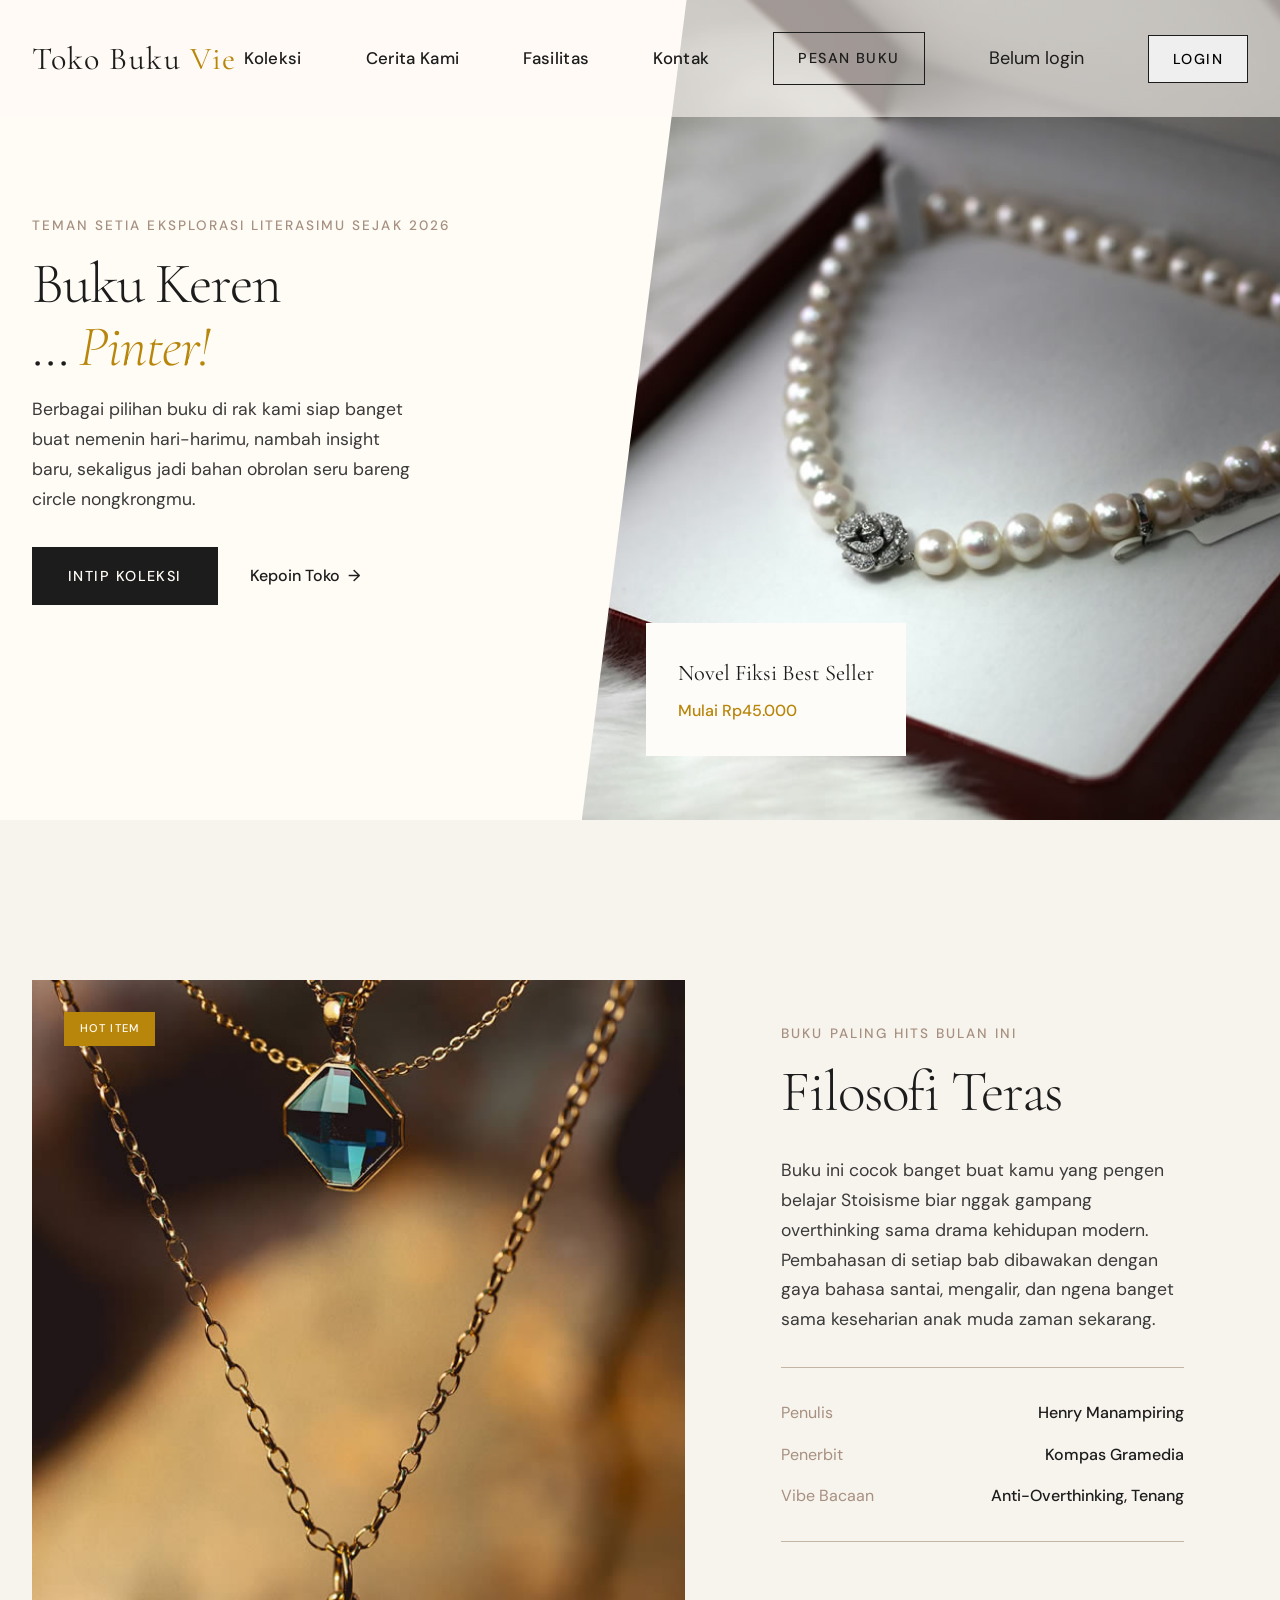
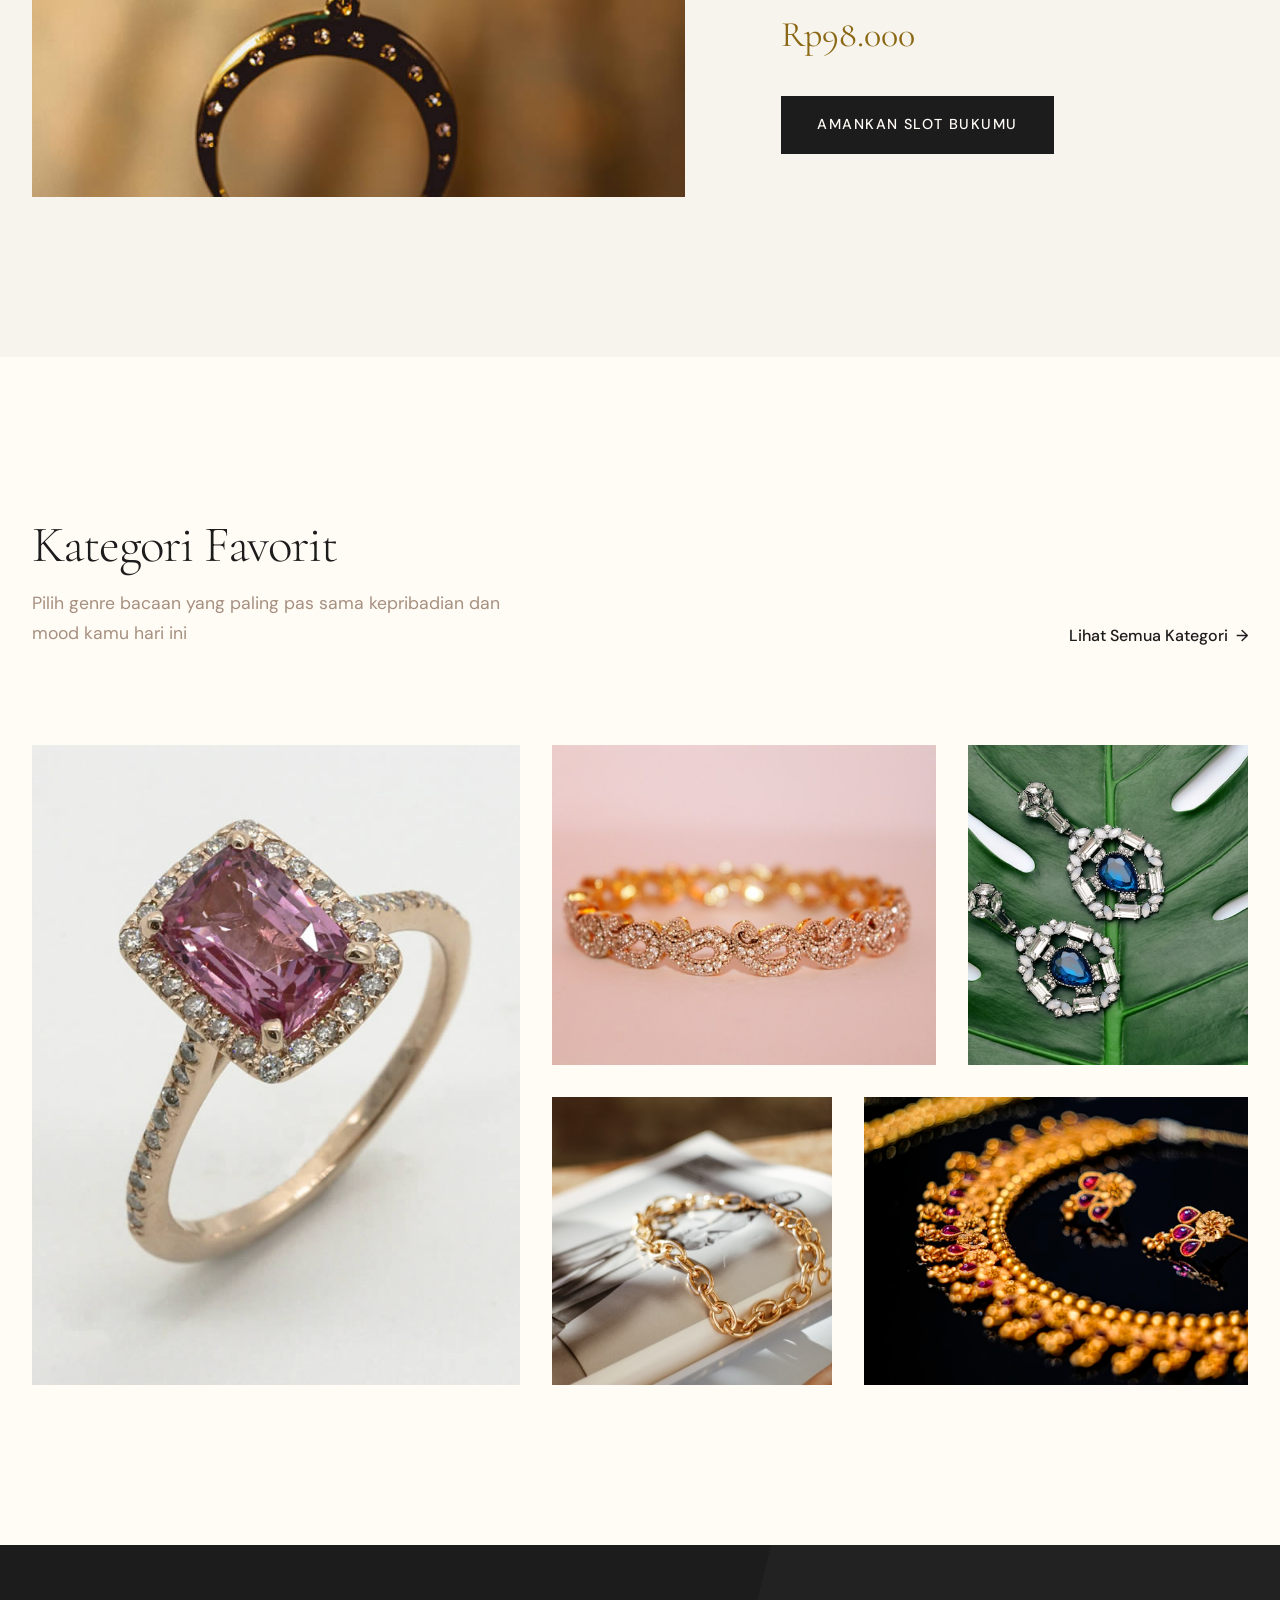
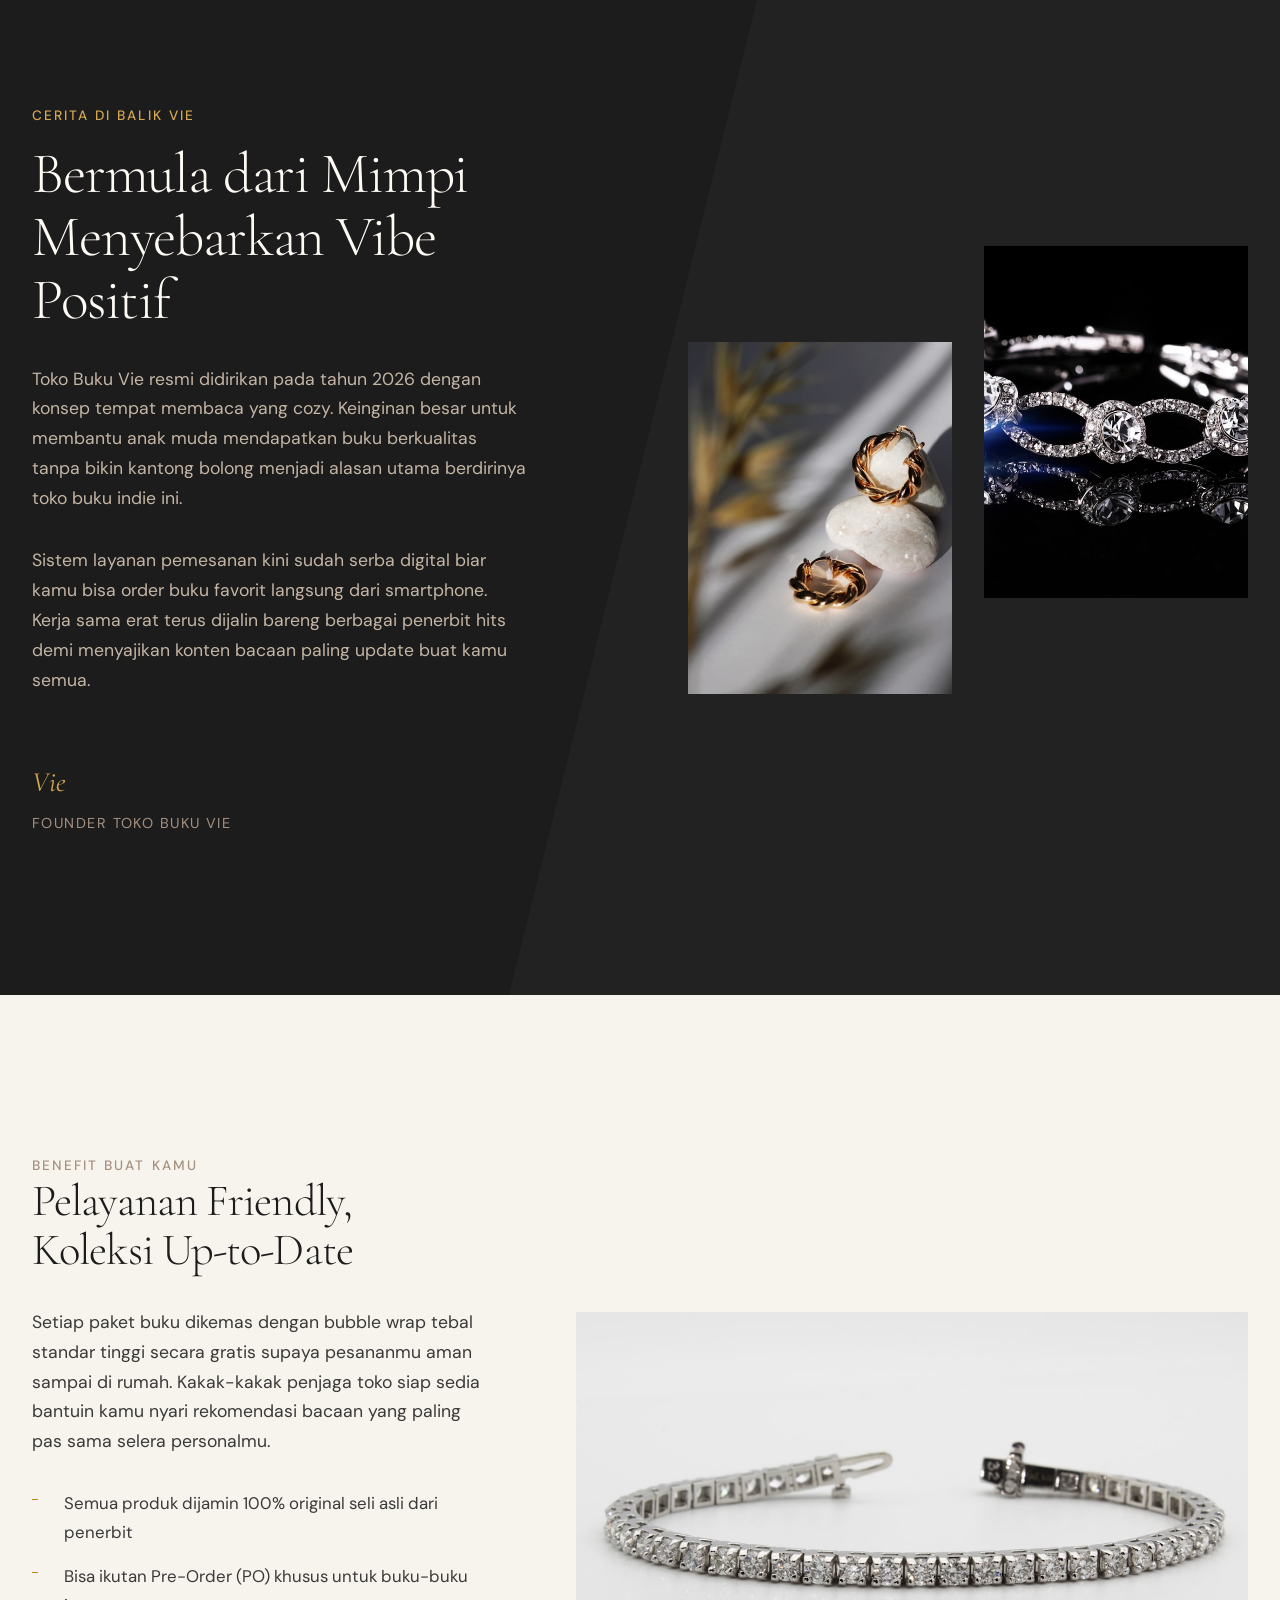
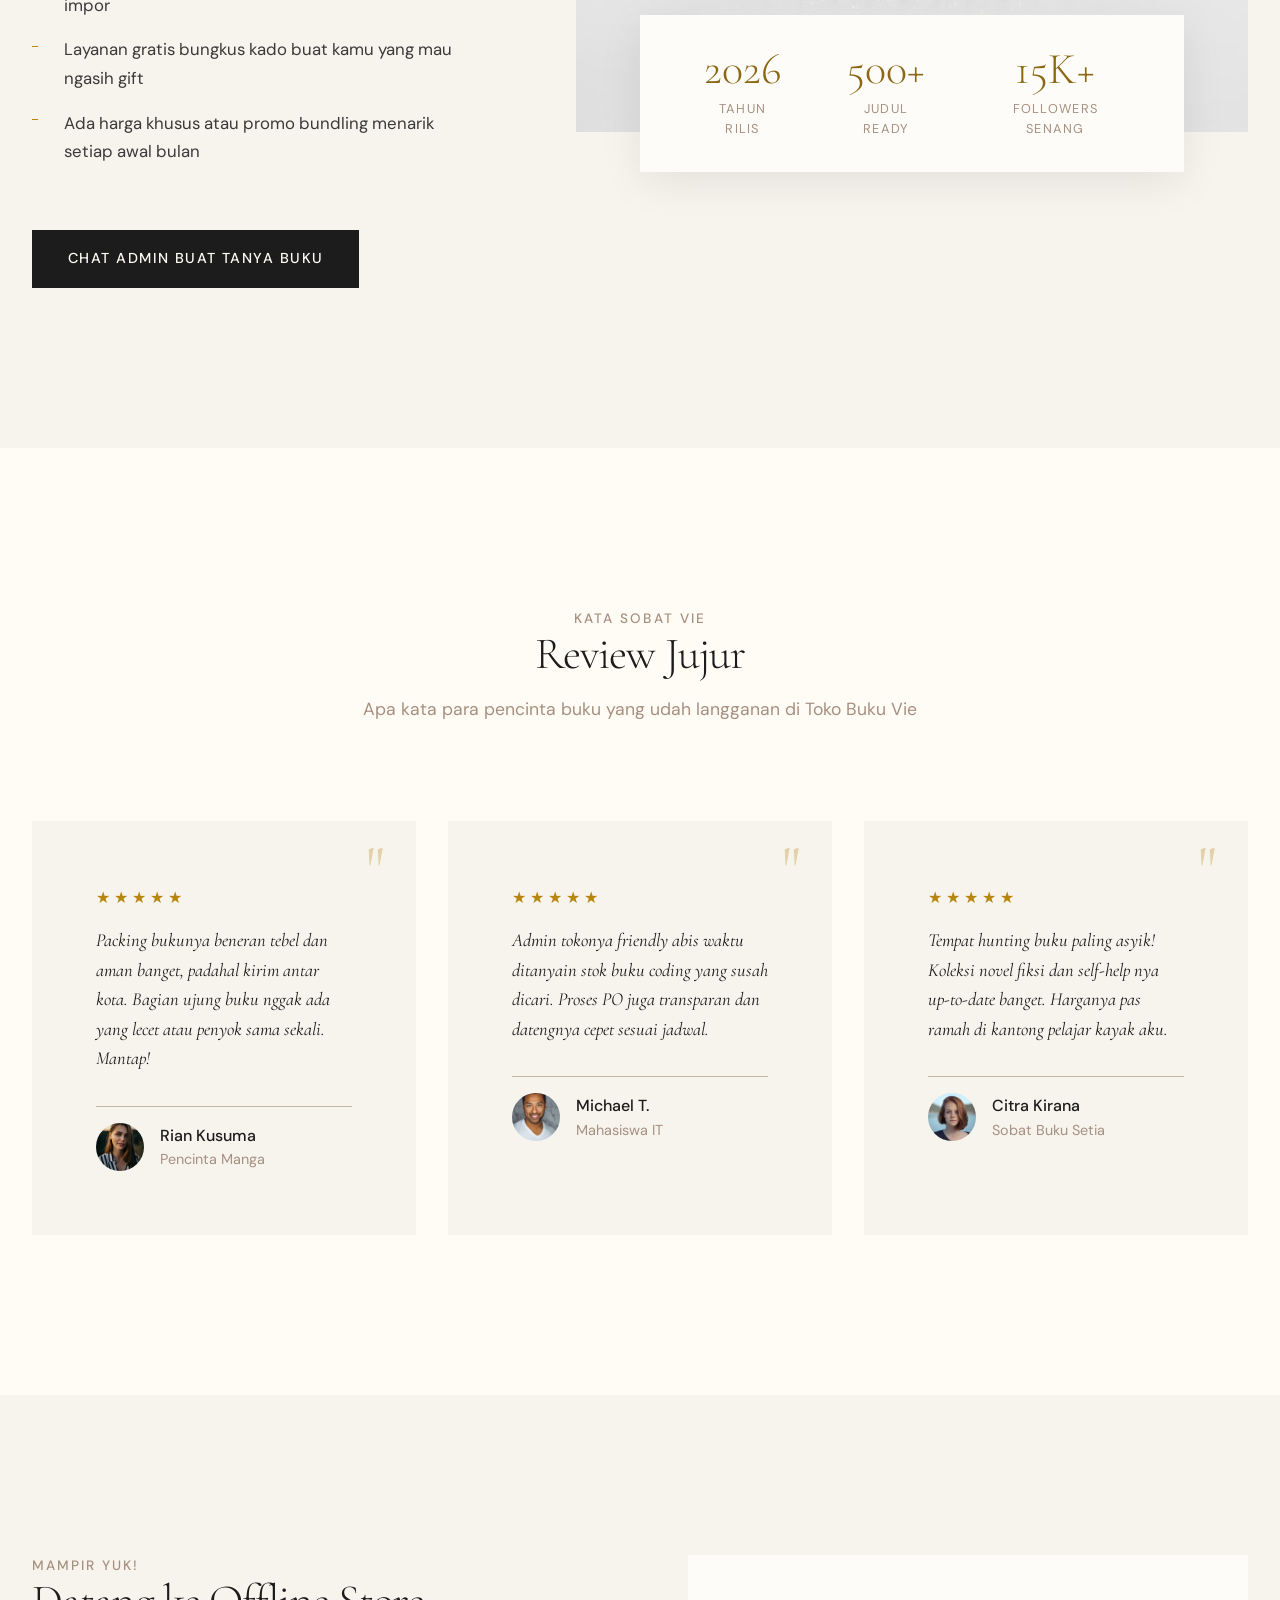
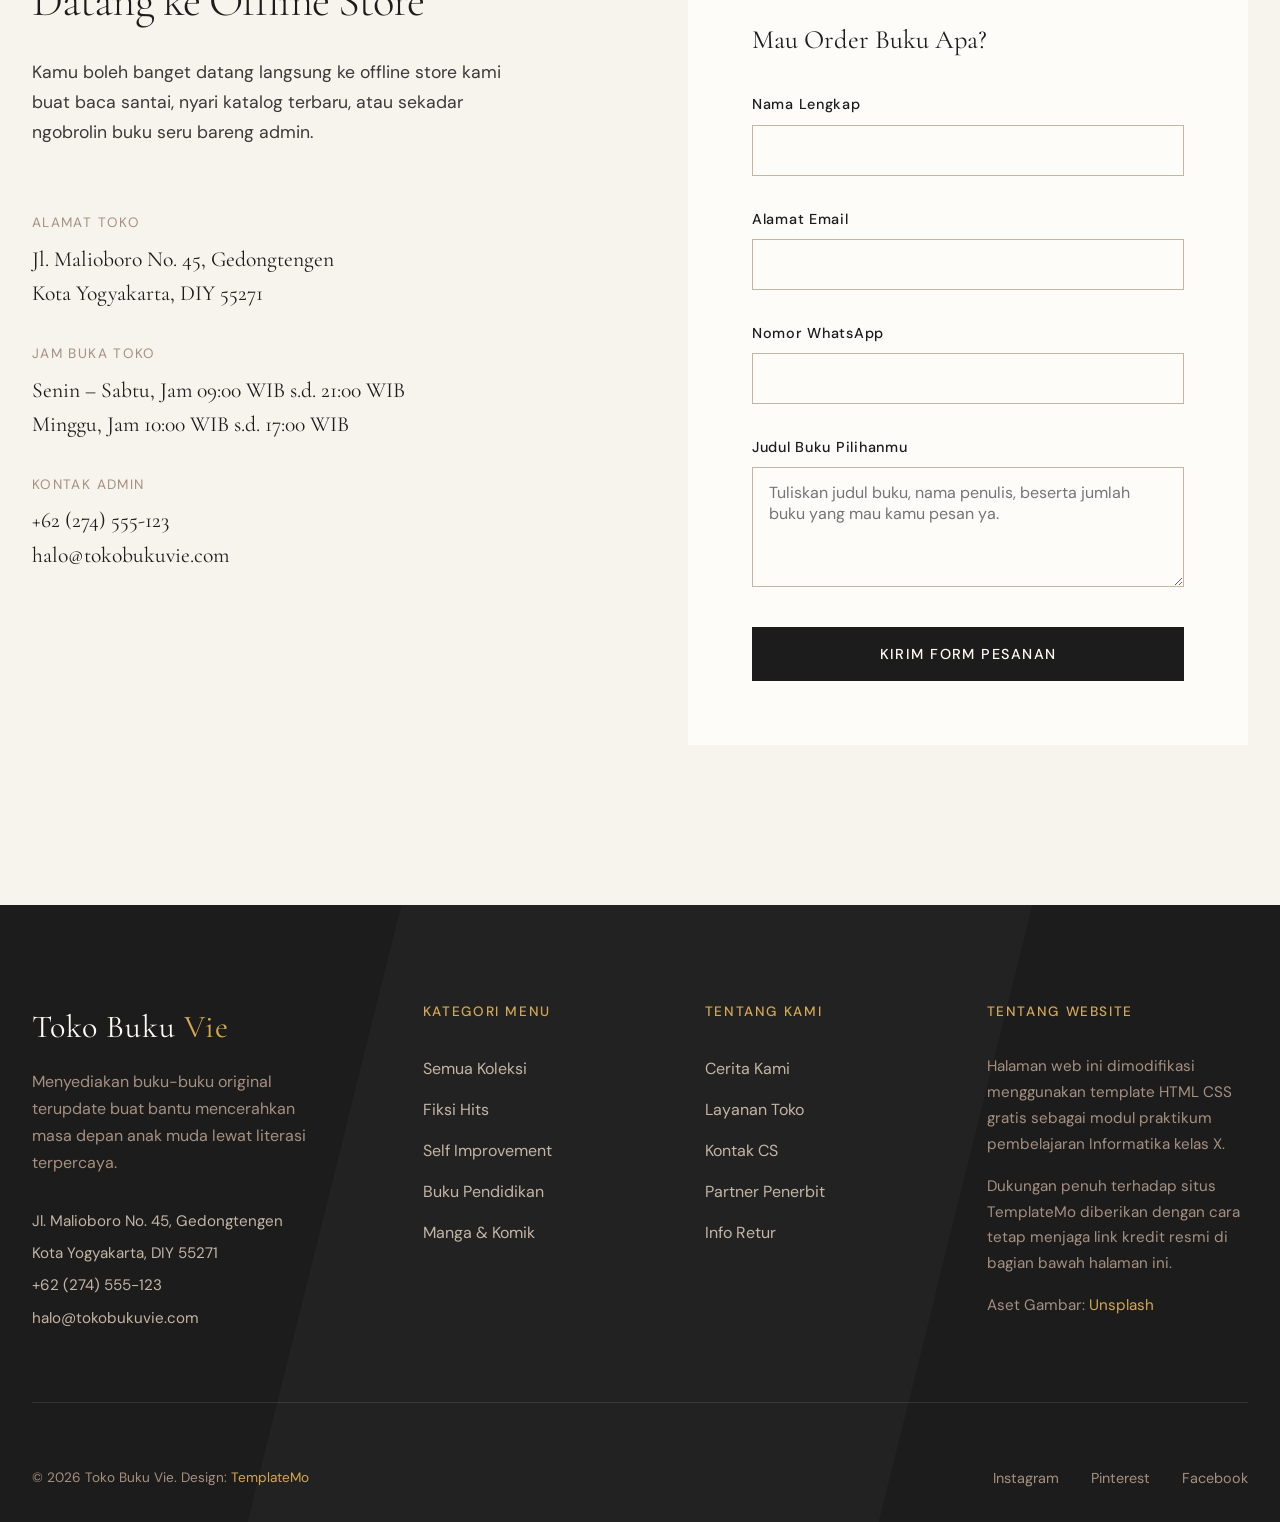
==== commit df041868: "Update index.html" ====
--- a/index.html
+++ b/index.html
@@ -56,7 +56,7 @@
         <div class="hero-content">
             <p class="text-label hero-tagline">Teman Setia Eksplorasi Literasimu Sejak 2026</p>
             <h1 class="heading-display hero-title">
-                Buku Keren,<br>Bikin <em>Gen-Z Pinter</em>
+                Buku Keren<br>... <em>Pinter!</em>
             </h1>
             <p class="text-body hero-description">
                 Berbagai pilihan buku di rak kami siap banget buat nemenin hari-harimu, 
@@ -219,7 +219,7 @@
                         demi menyajikan konten bacaan paling update buat kamu semua.
                     </p>
                     <div class="story-signature">
-                        <p class="signature-name">Amelia Vie</p>
+                        <p class="signature-name">Vie</p>
                         <p class="signature-title">Founder Toko Buku Vie</p>
                     </div>
                 </div>
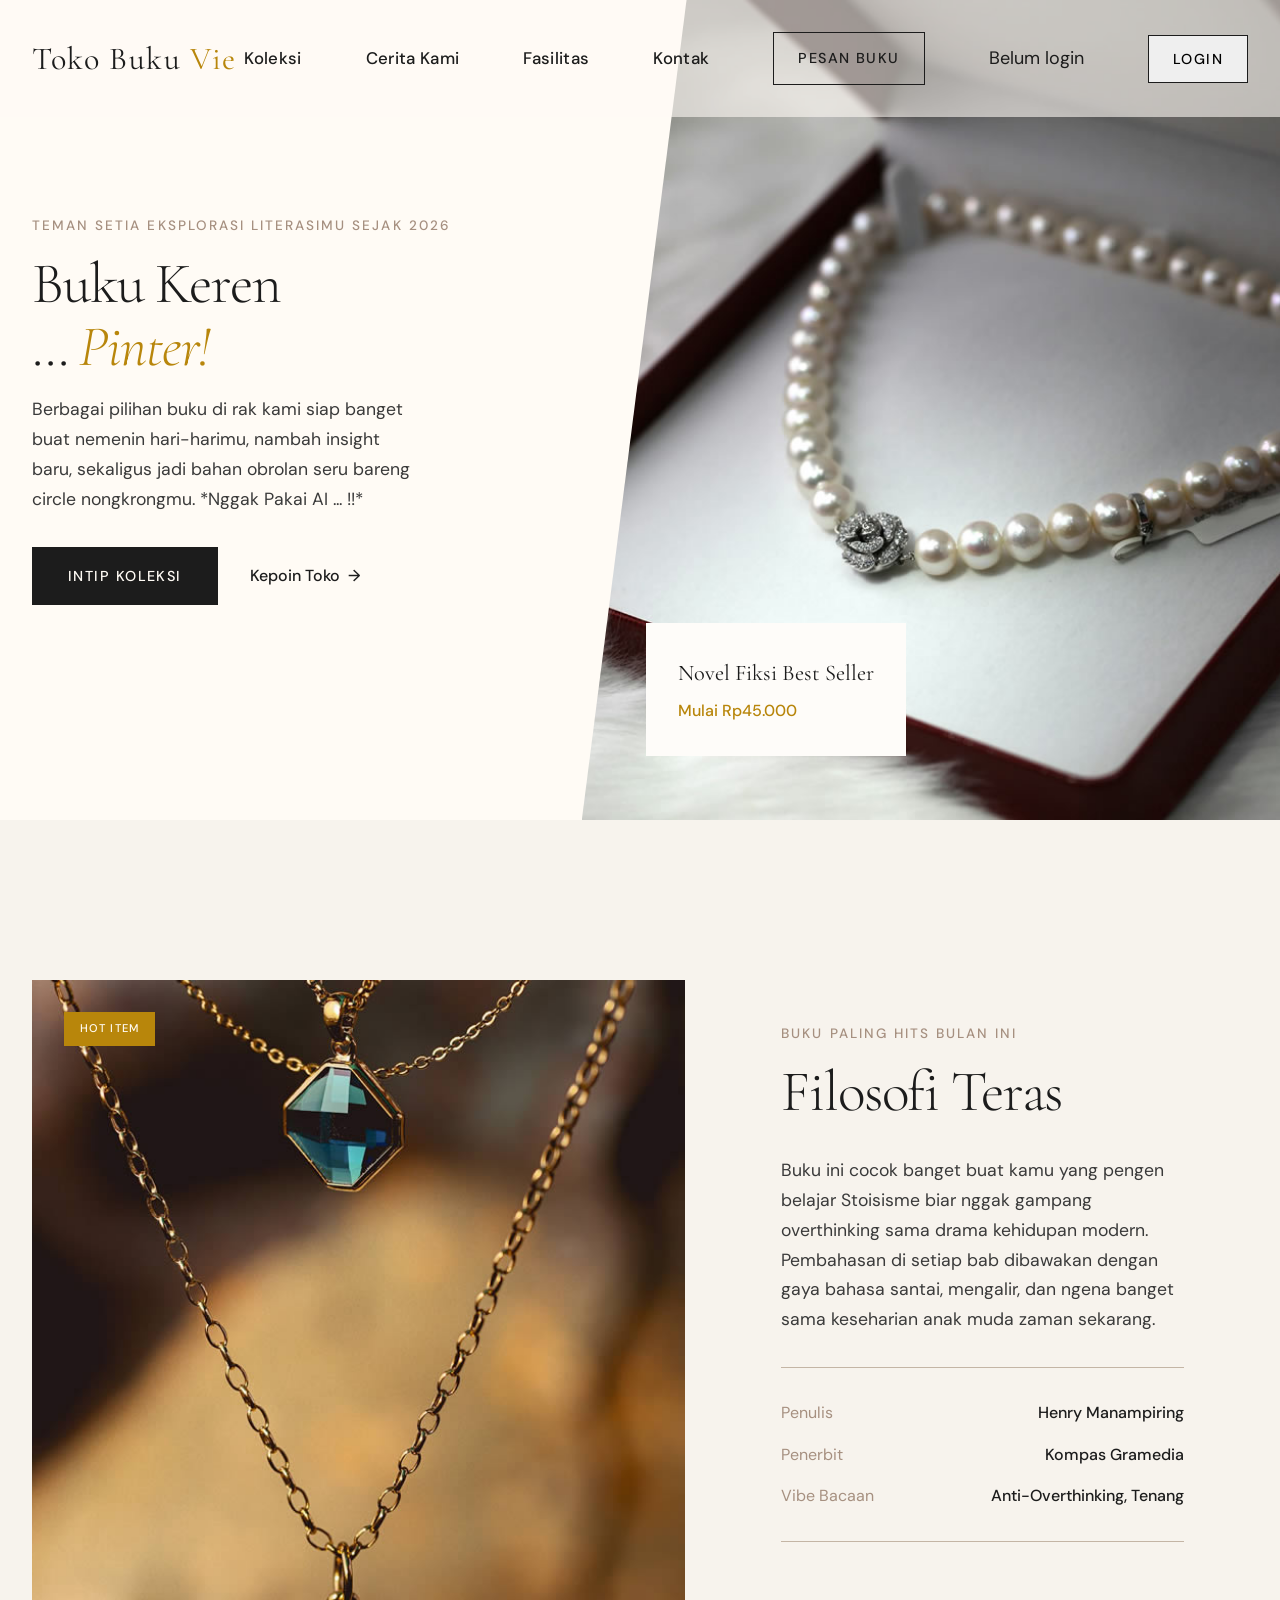
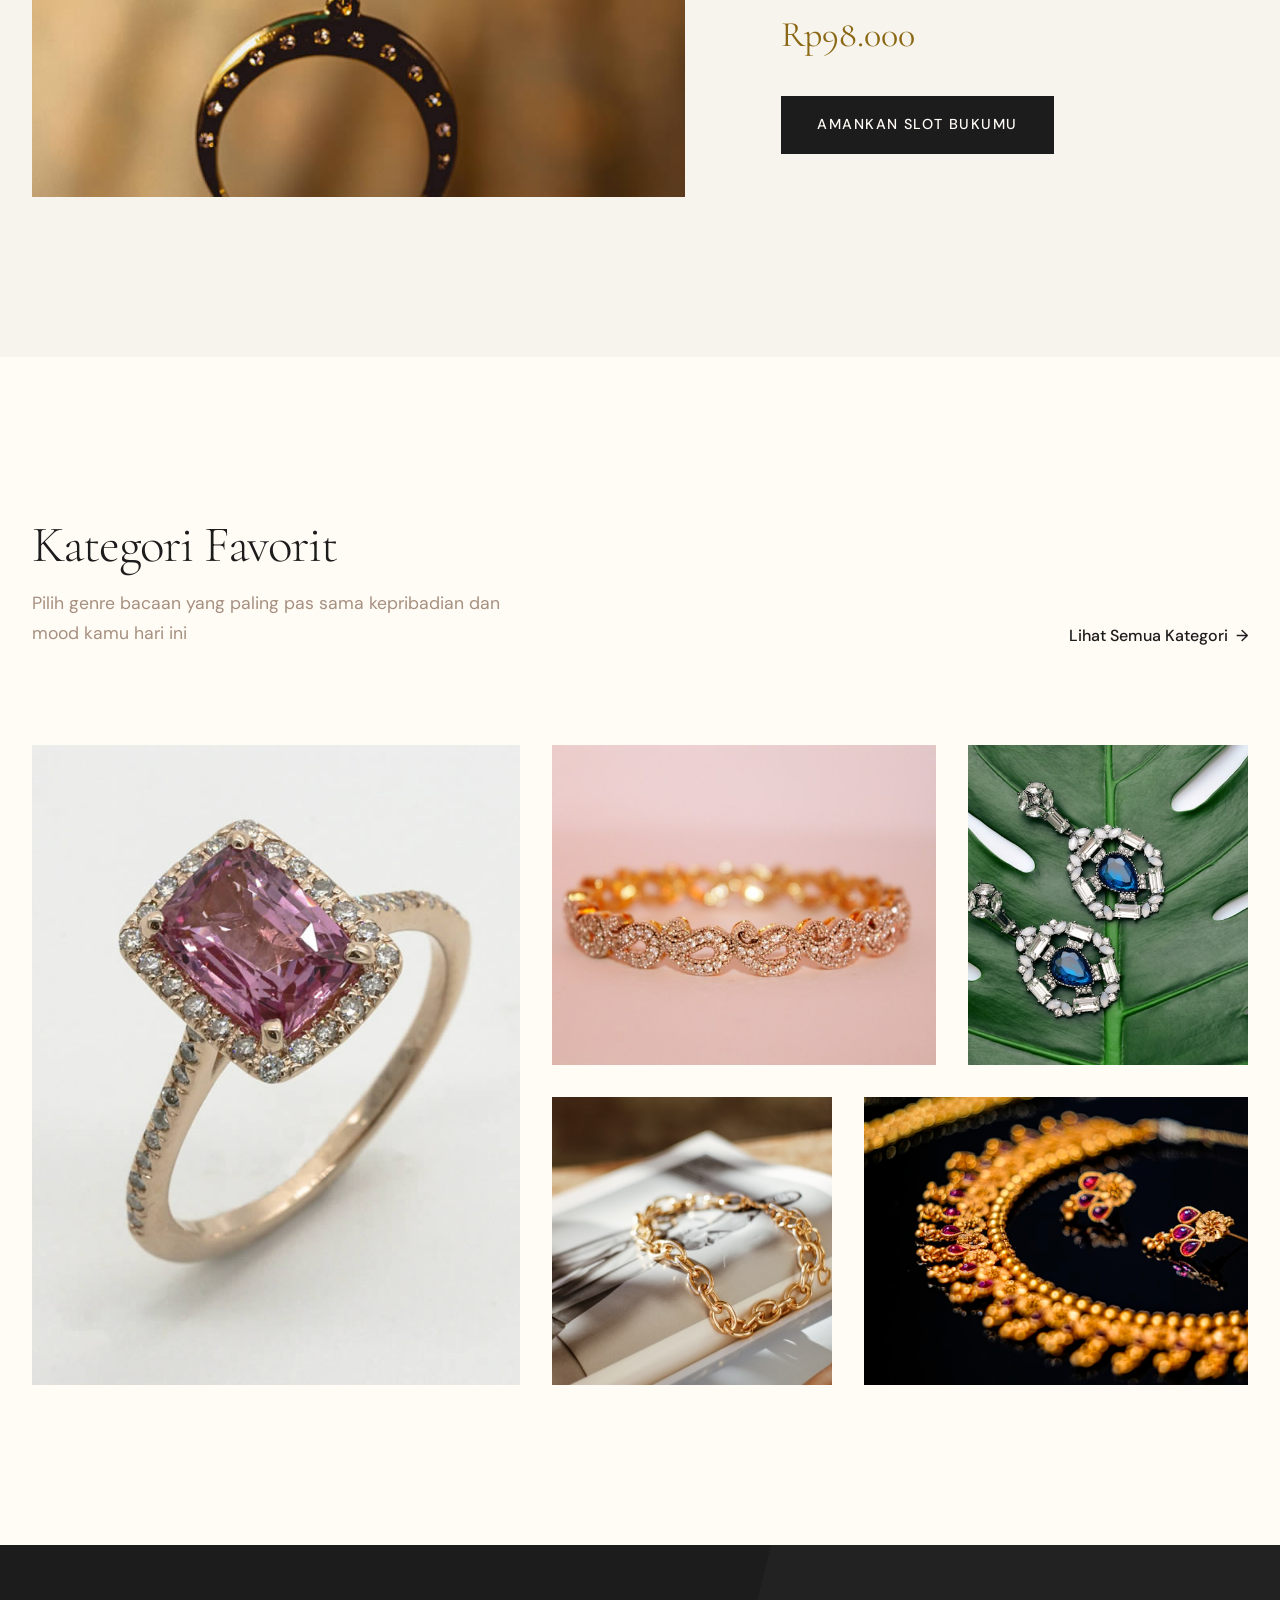
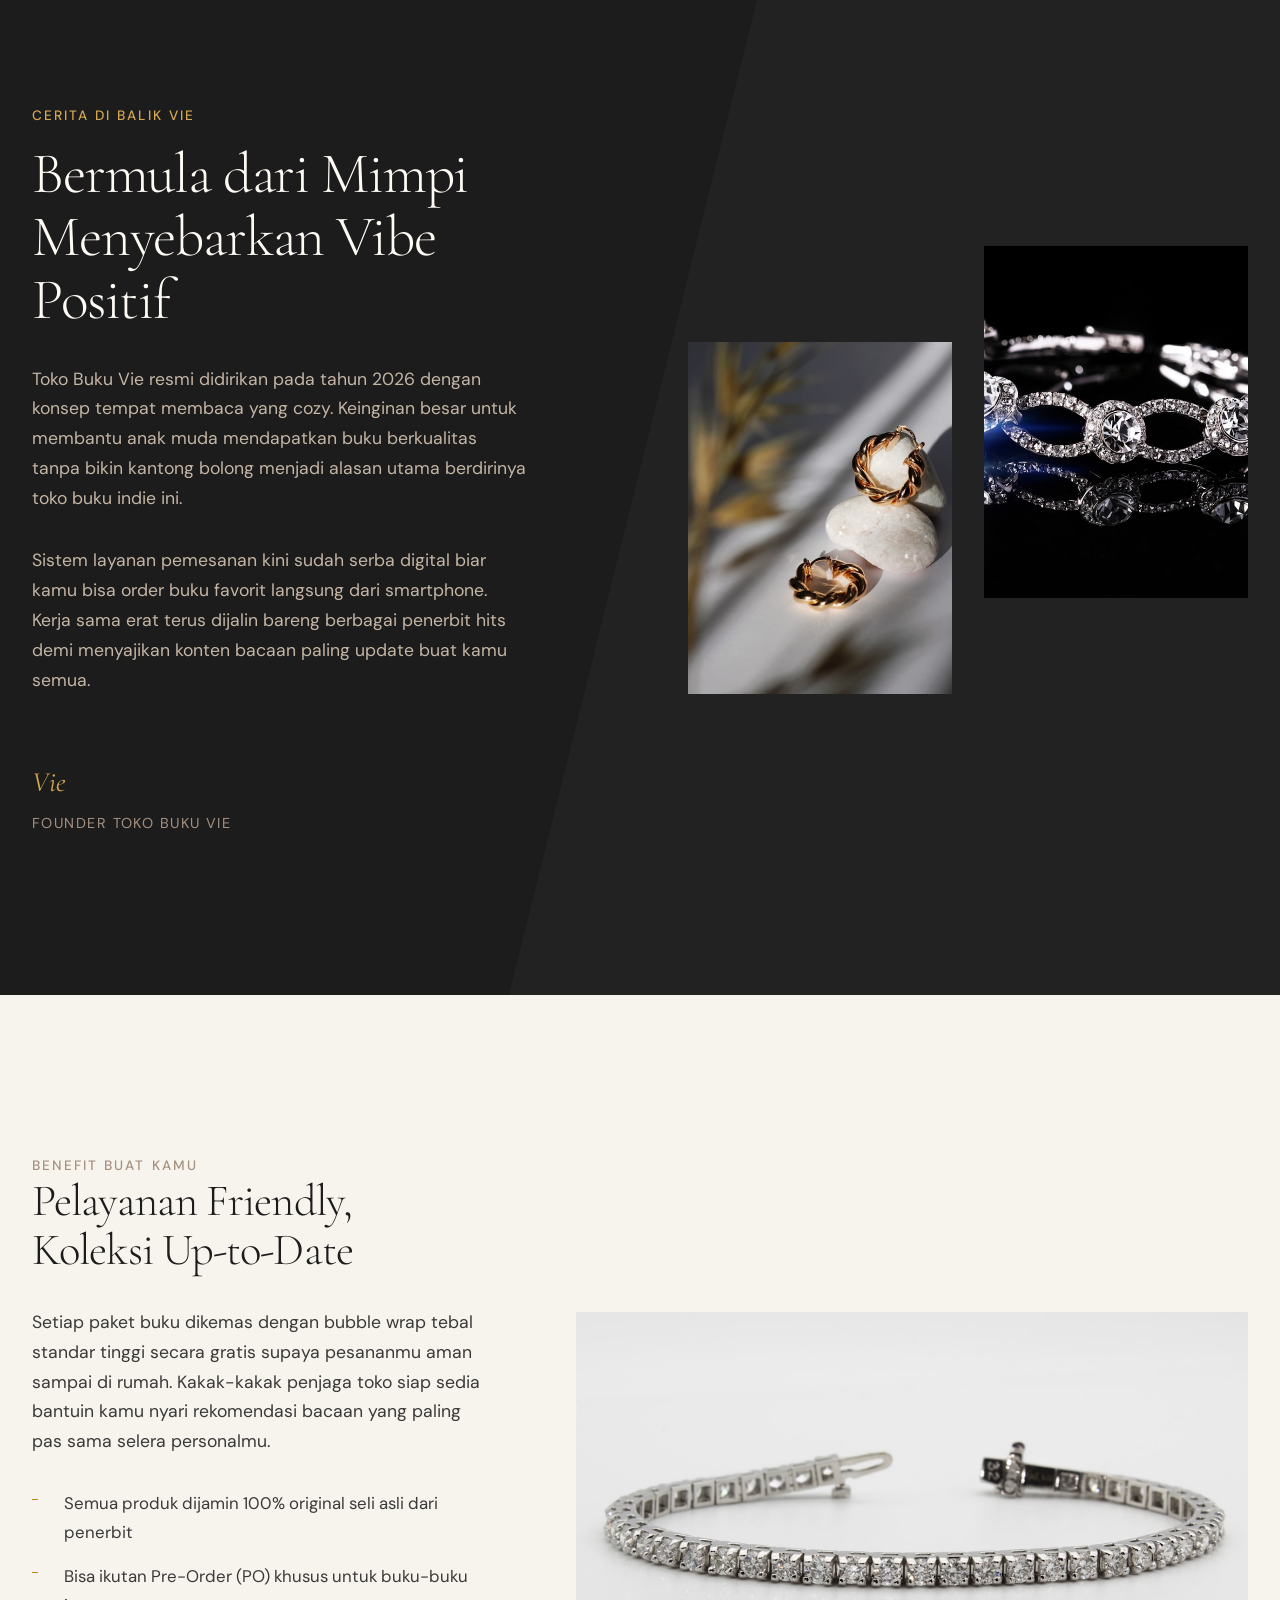
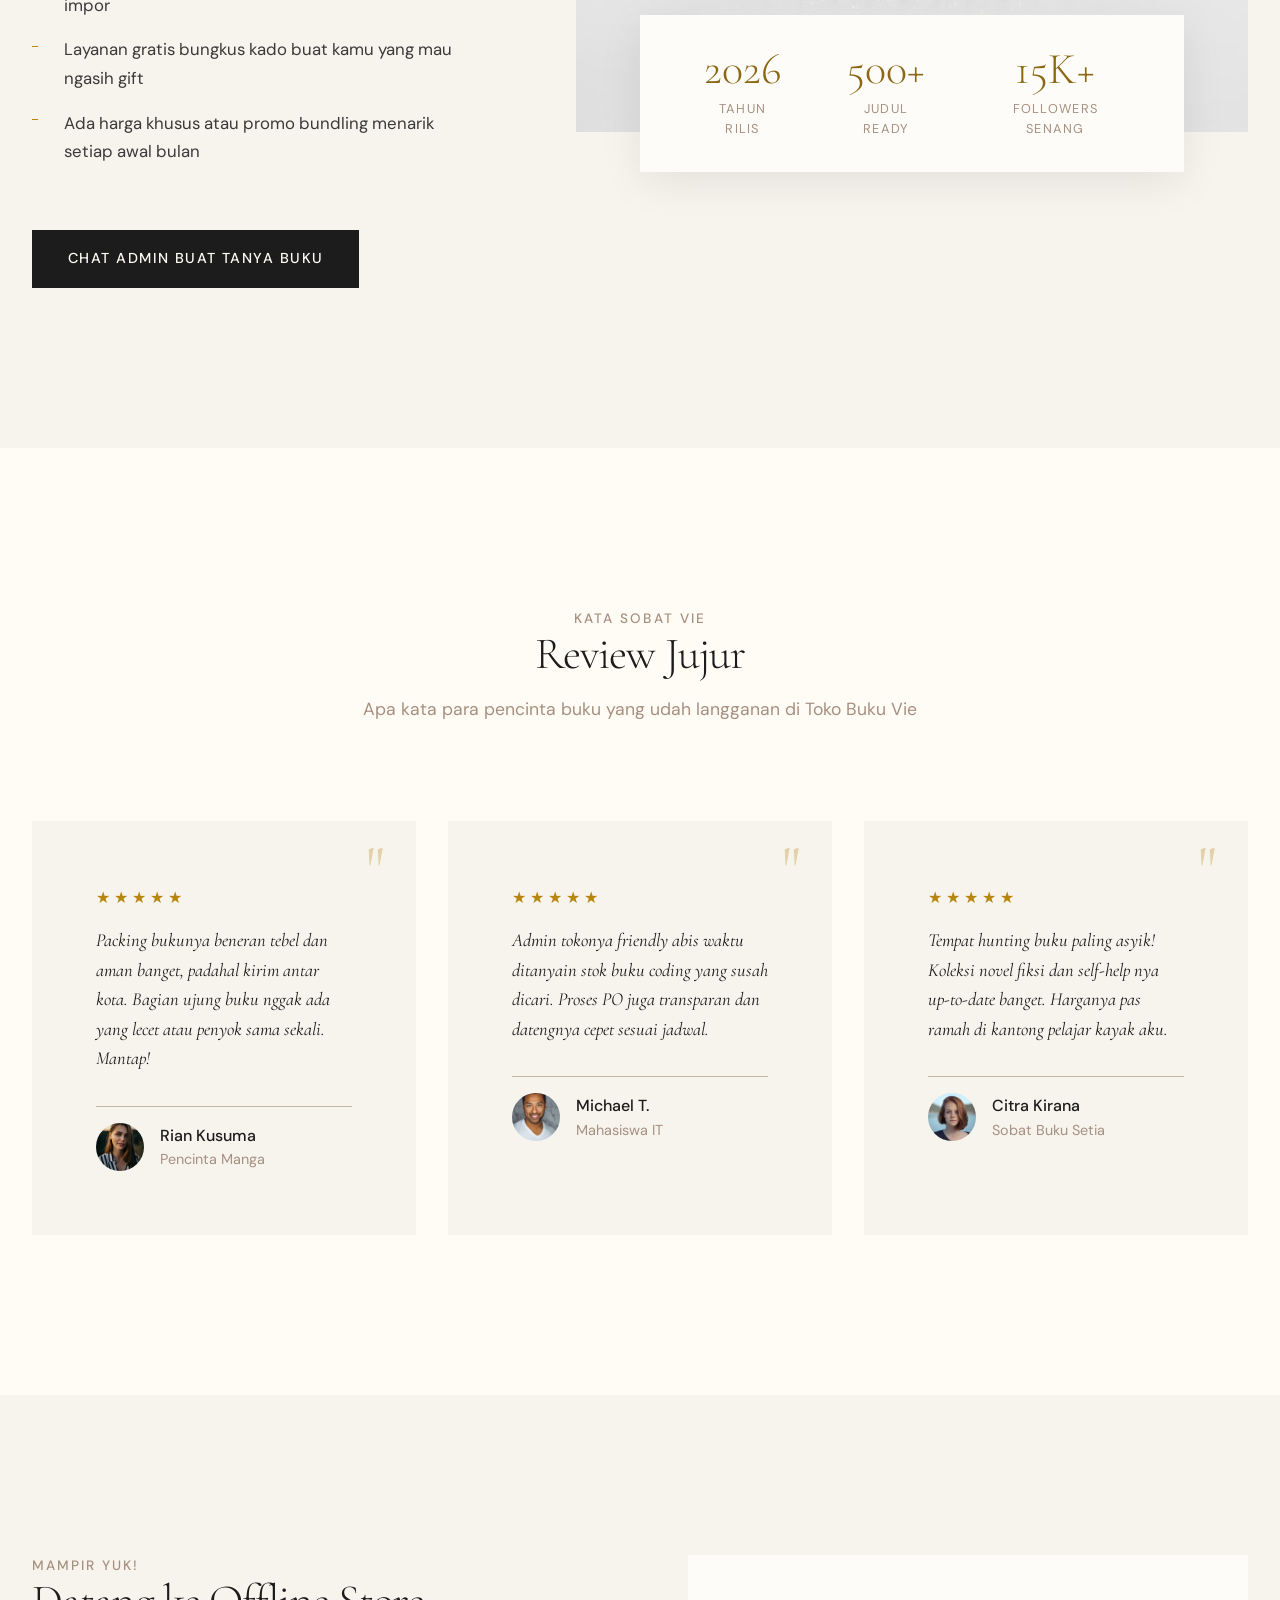
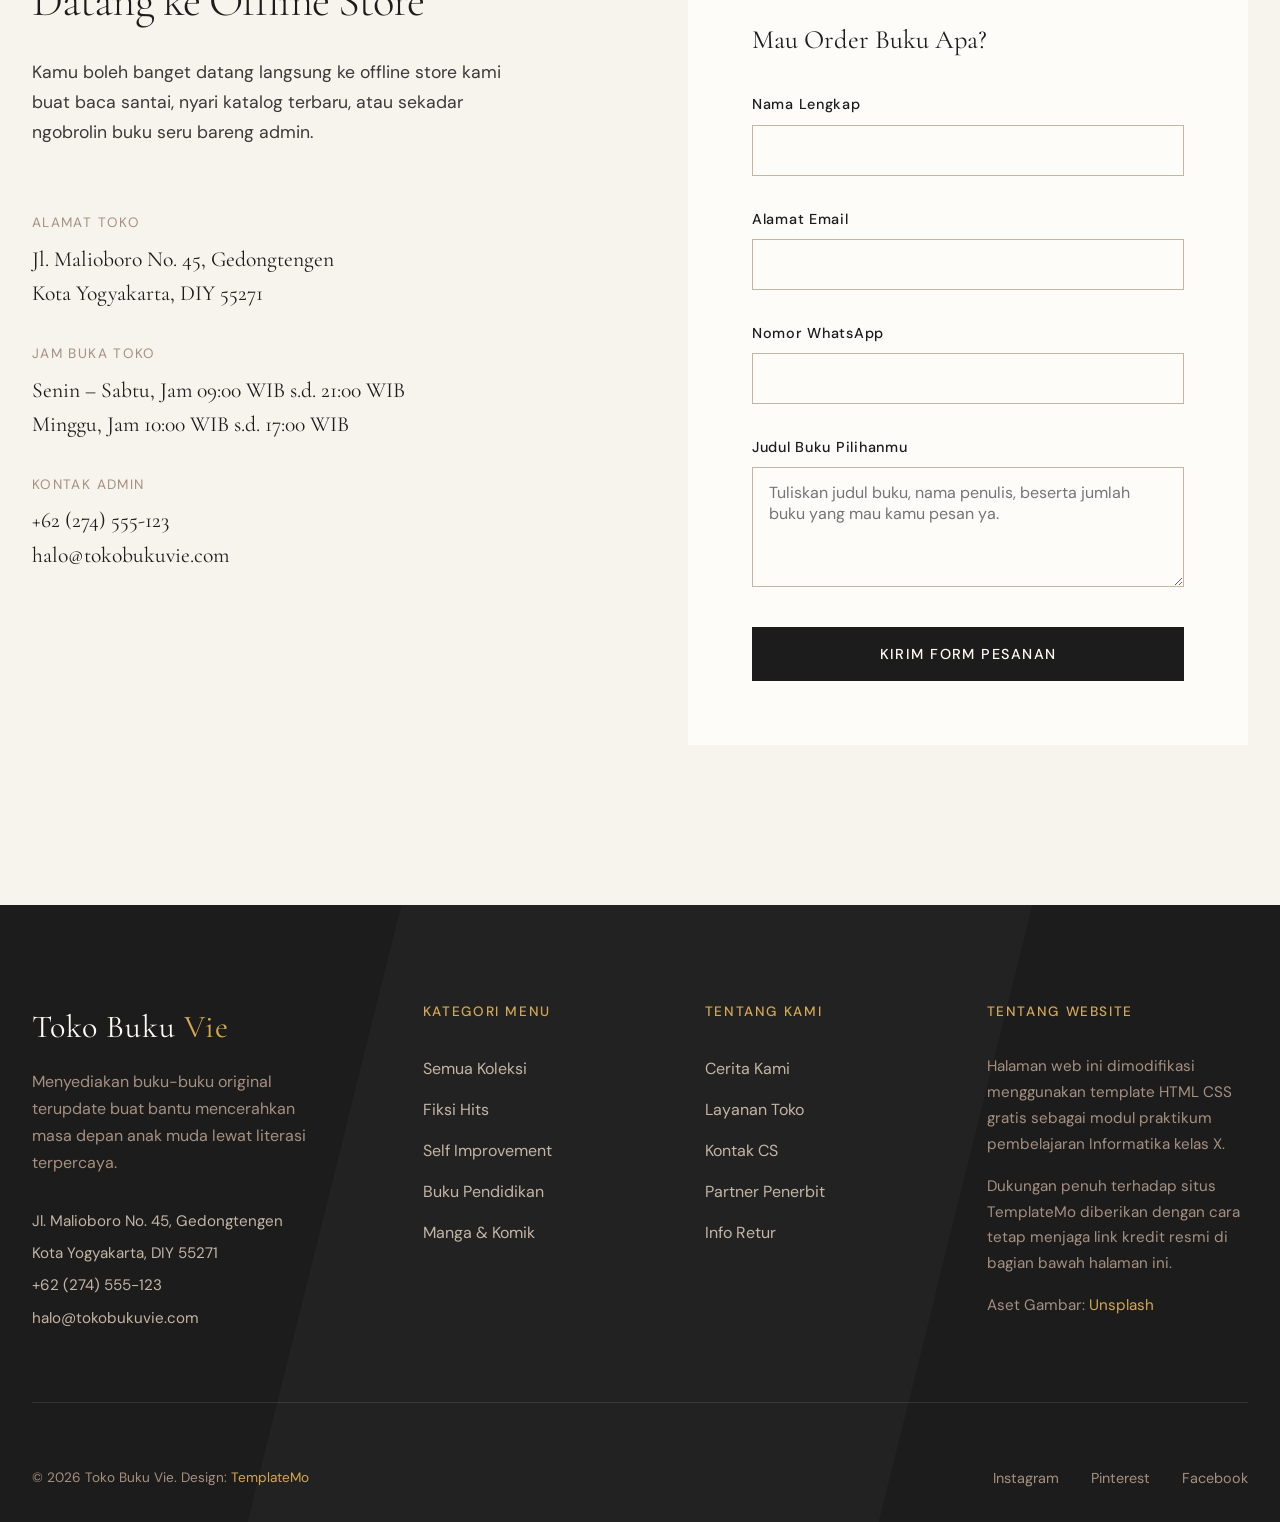
==== commit f864e2b9: "Update index.html" ====
--- a/index.html
+++ b/index.html
@@ -61,7 +61,7 @@
             <p class="text-body hero-description">
                 Berbagai pilihan buku di rak kami siap banget buat nemenin hari-harimu, 
                 nambah insight baru, sekaligus jadi bahan obrolan seru bareng circle 
-                nongkrongmu.
+                nongkrongmu. *Nggak Pakai AI ... !!*
             </p>
             <div class="hero-actions">
                 <a href="#collections" class="btn-primary">Intip Koleksi</a>
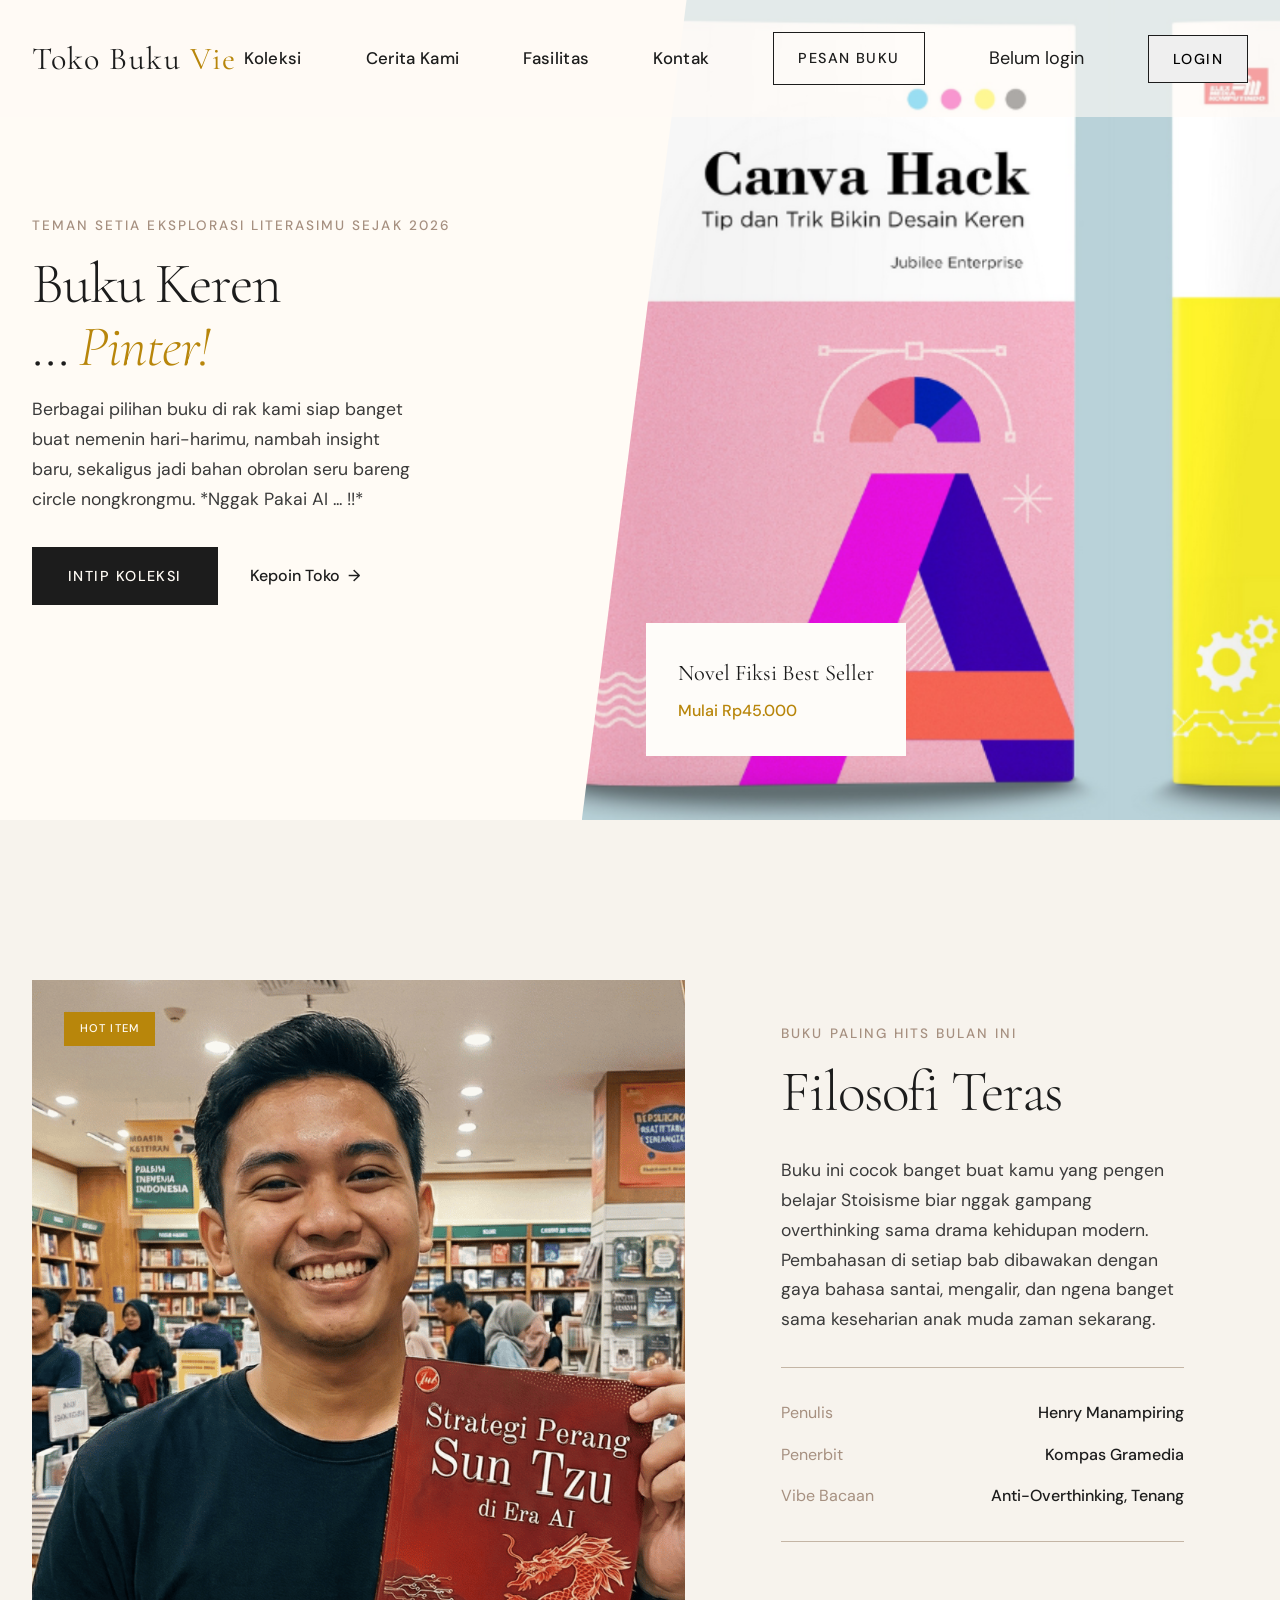
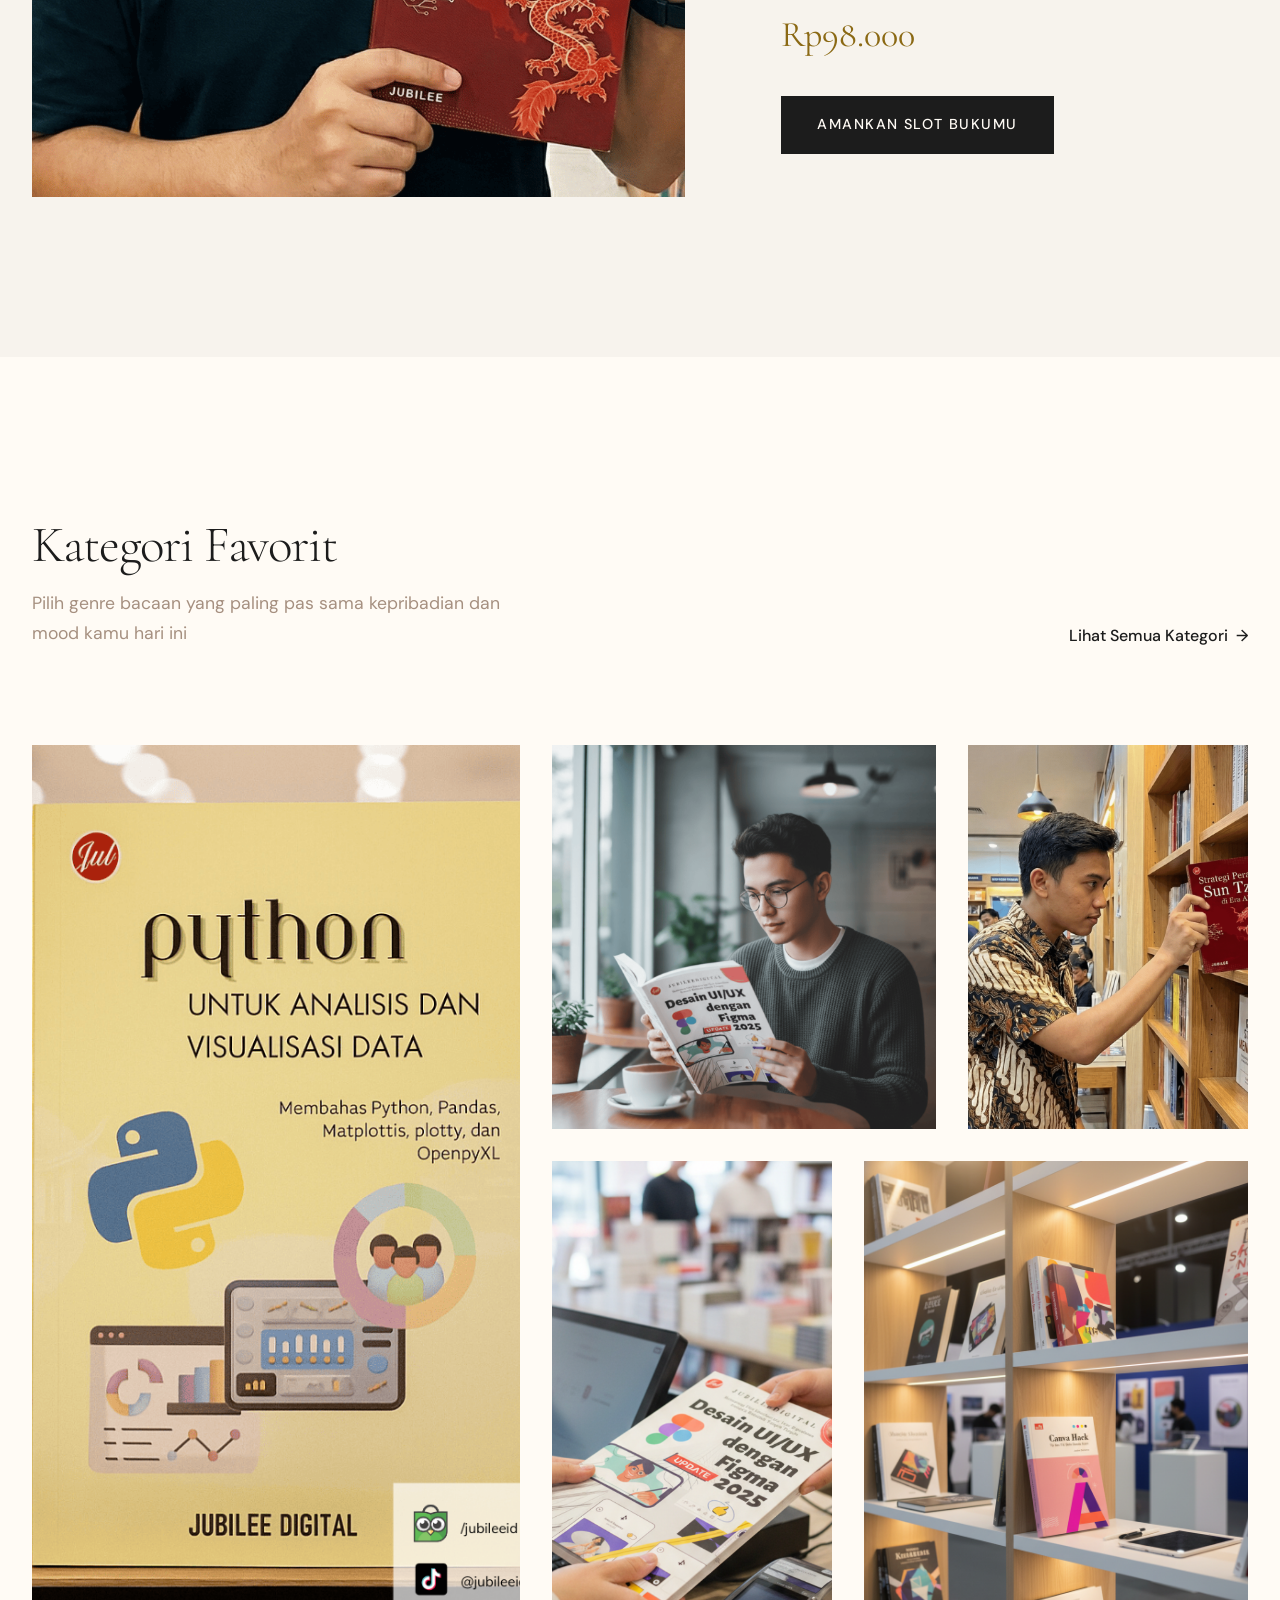
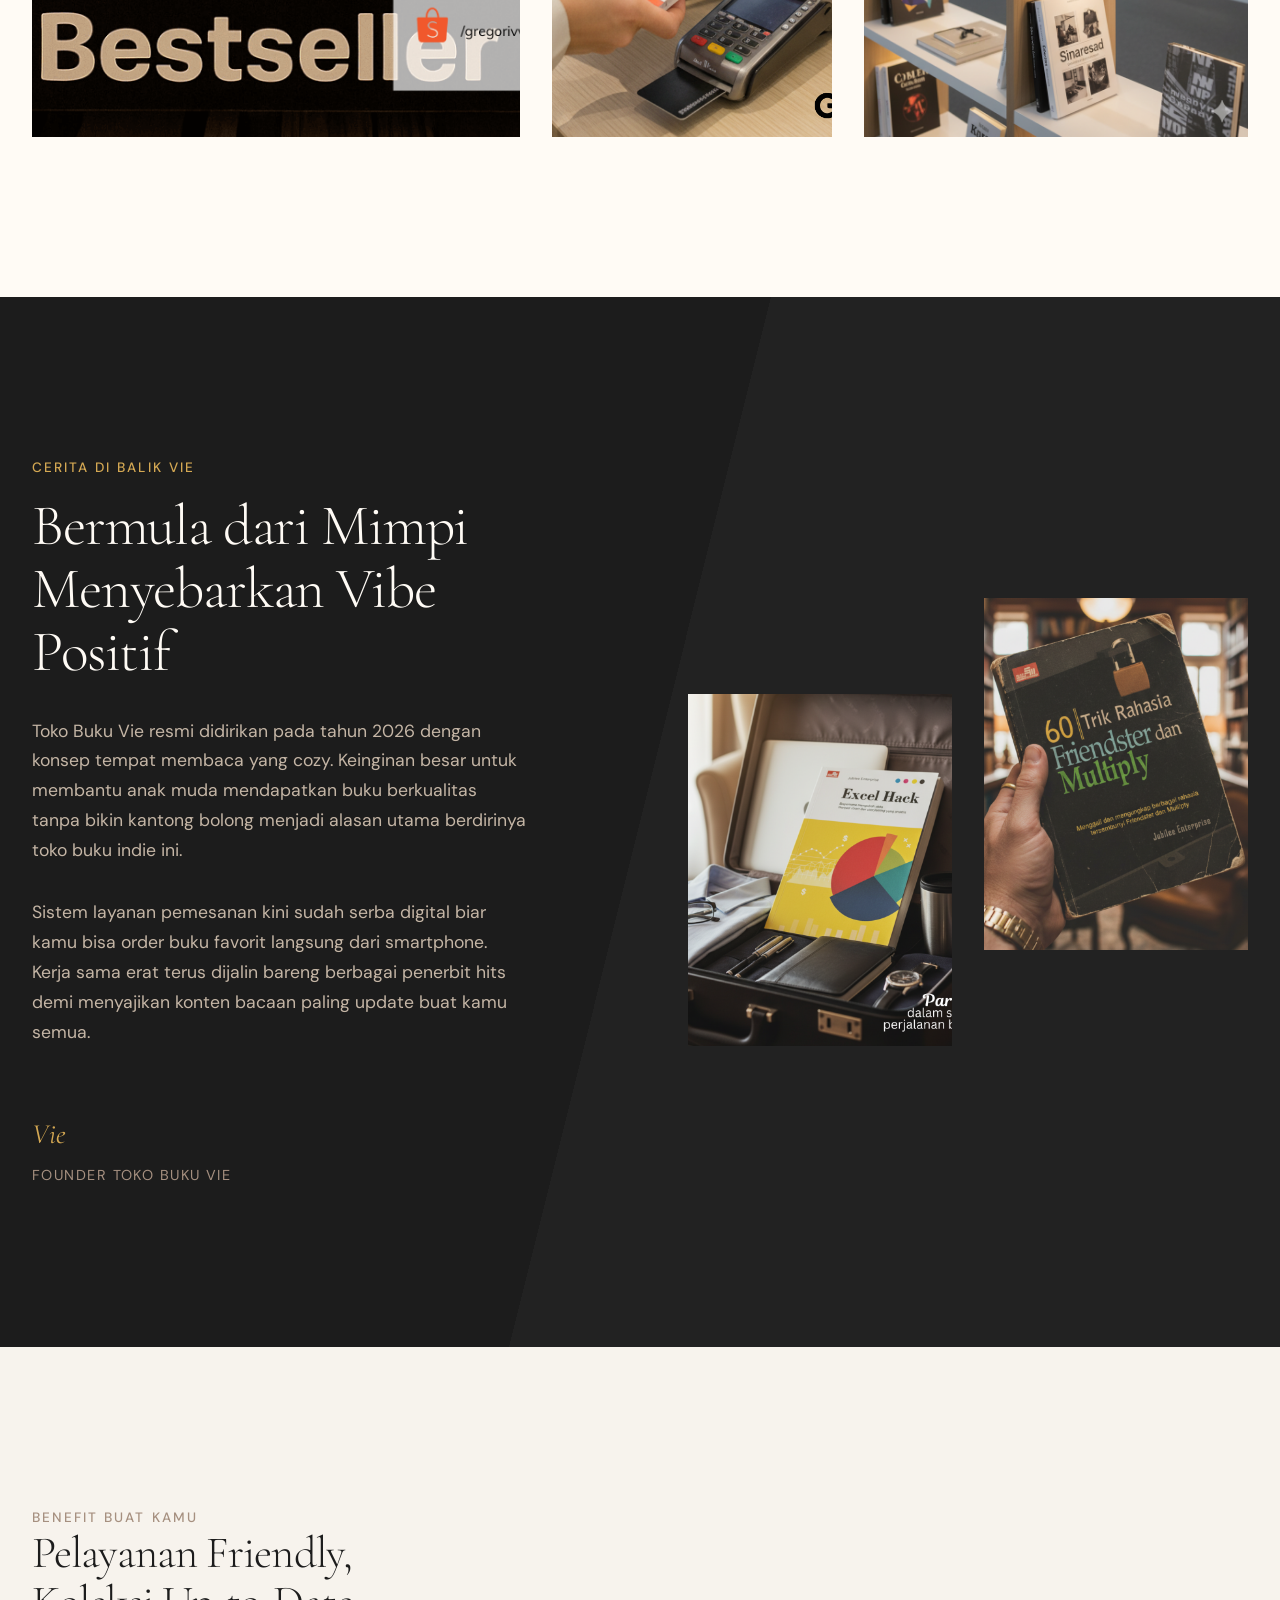
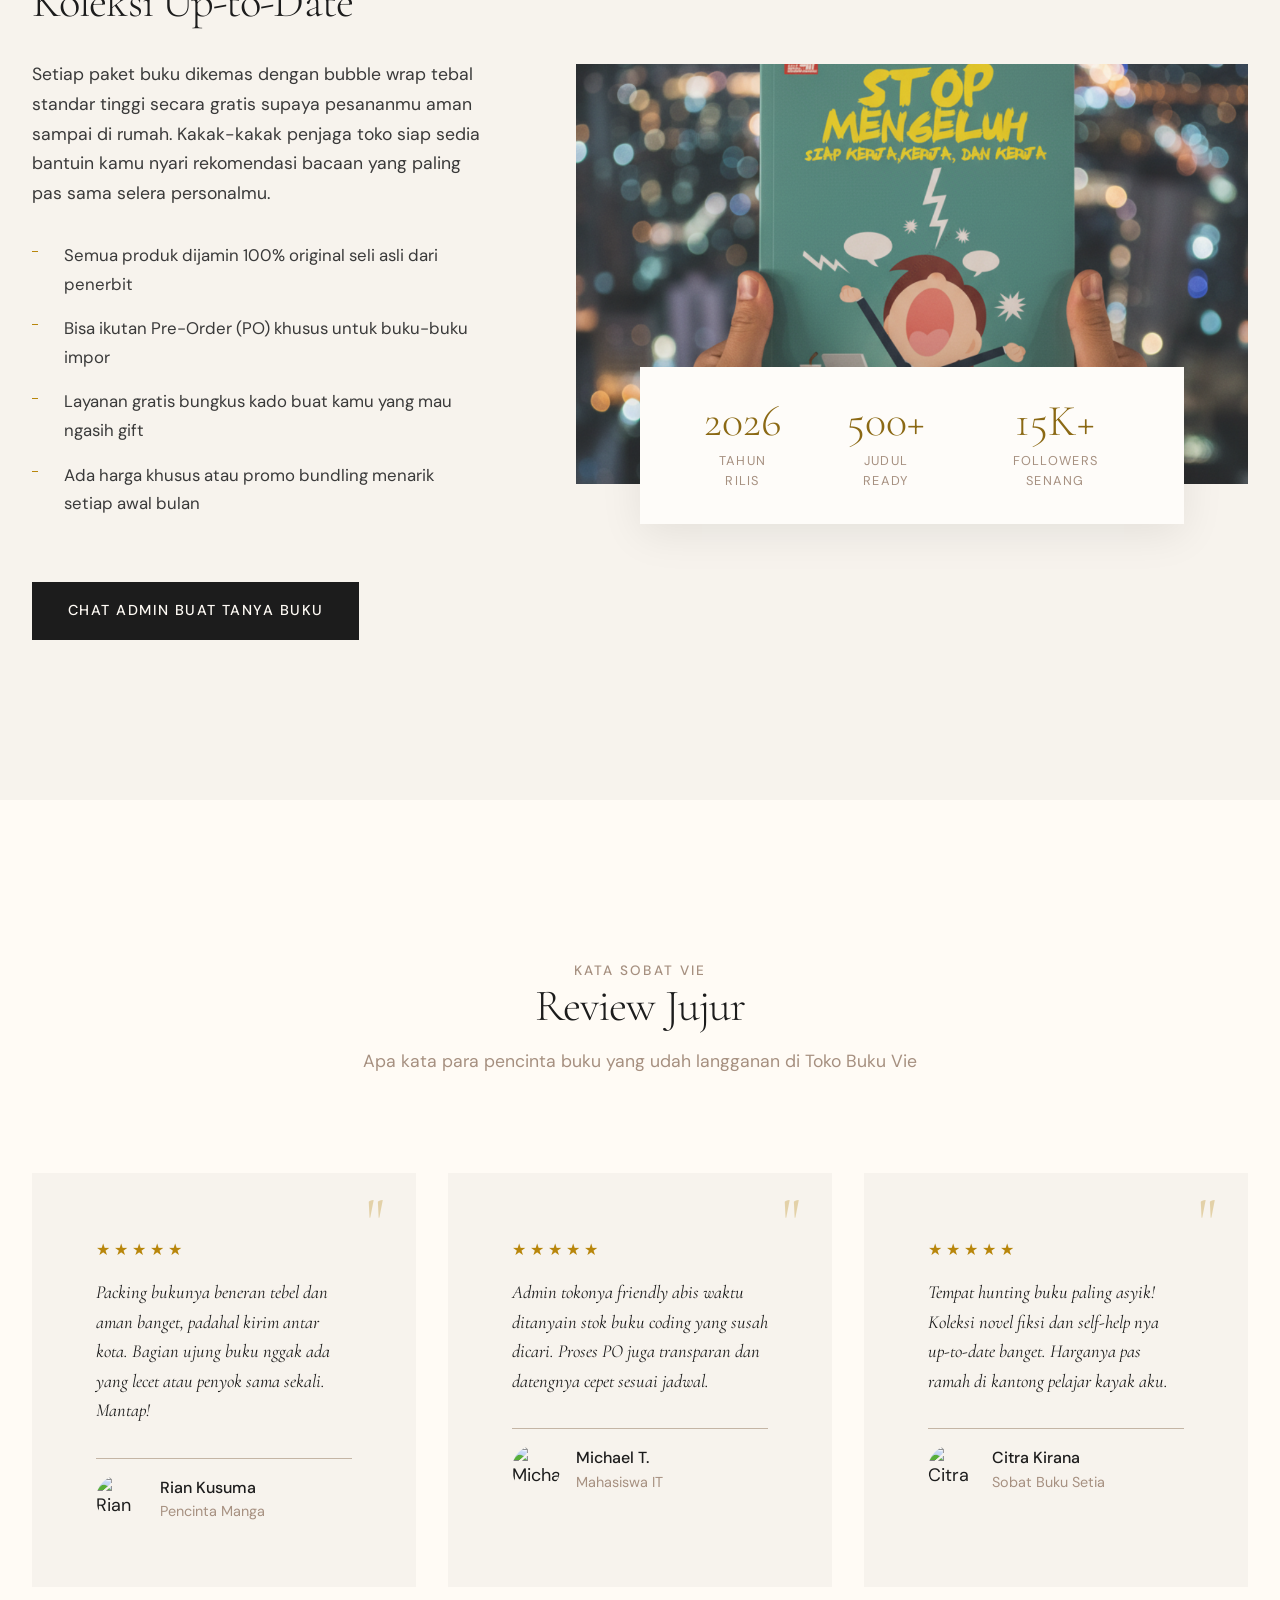
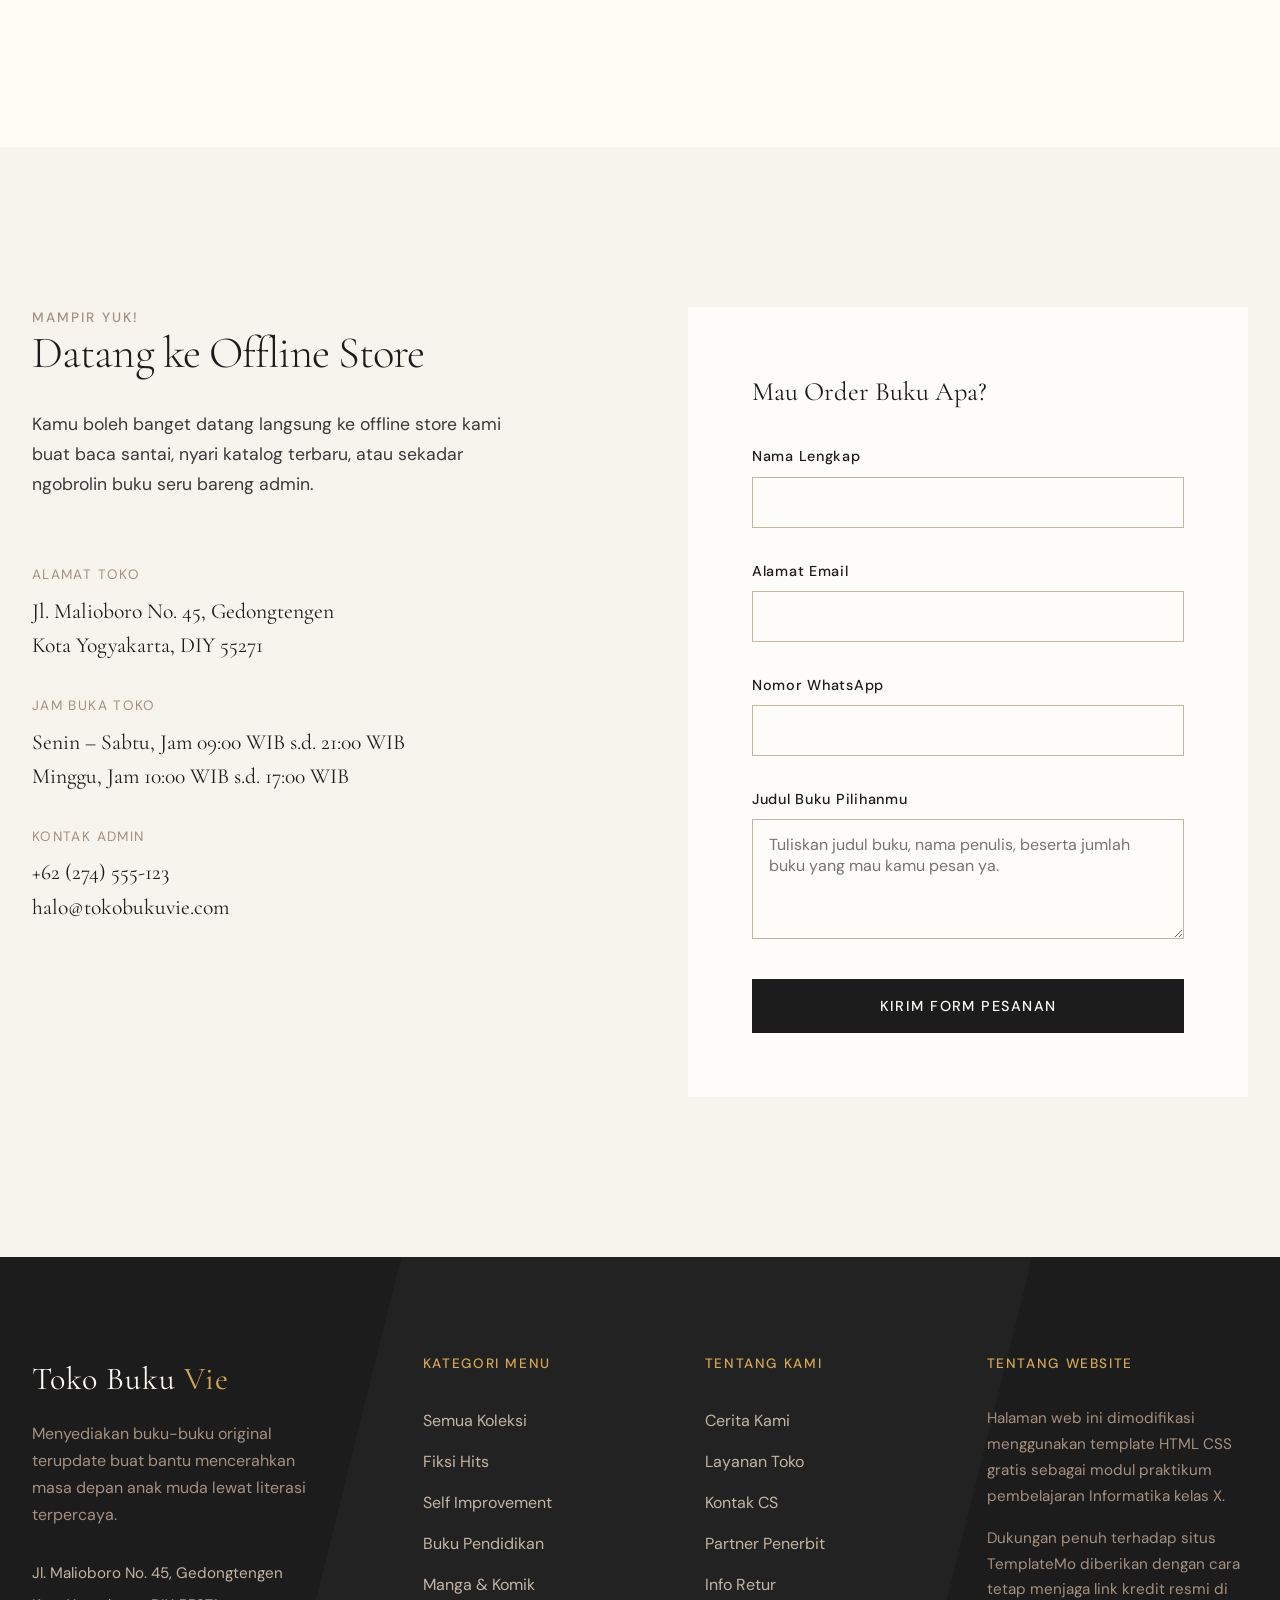
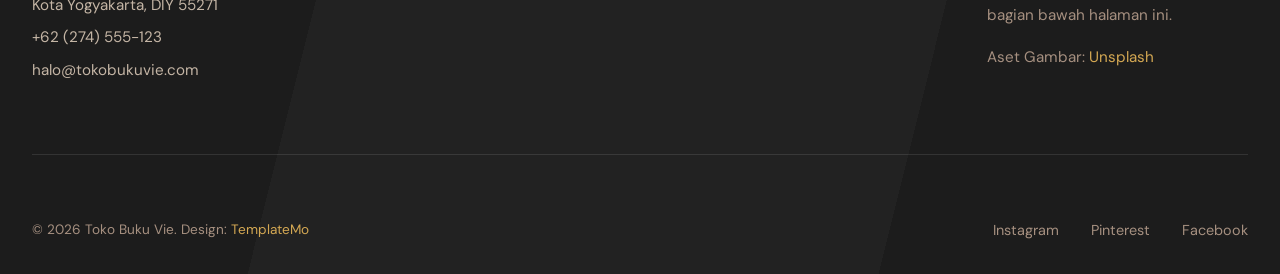
==== commit 6a994760: "Update index.html" ====
--- a/index.html
+++ b/index.html
@@ -70,15 +70,15 @@
         </div>
         <div class="hero-image">
             <div class="hero-slide active" data-title="Novel Fiksi Best Seller" data-price="Mulai Rp45.000">
-                <img src="images/maison-hero-01.jpg" 
+                <img src="images/maison-hero-01.png" 
                      alt="Koleksi novel fiksi seru">
             </div>
             <div class="hero-slide" data-title="Buku Self Improvement" data-price="Mulai Rp60.000">
-                <img src="images/maison-hero-02.jpg" 
+                <img src="images/maison-hero-02.png" 
                      alt="Buku motivasi anak muda">
             </div>
             <div class="hero-slide" data-title="Komik & Novel Grafis" data-price="Mulai Rp40.000">
-                <img src="images/maison-hero-03.jpg" 
+                <img src="images/maison-hero-03.png" 
                      alt="Buku komik seru">
             </div>
             <div class="hero-image-overlay">
@@ -93,7 +93,7 @@
             <div class="featured-grid">
                 <div class="featured-image-wrapper">
                     <div class="featured-image">
-                        <img src="images/maison-hero-02.jpg" 
+                        <img src="images/maison-hero-02.png" 
                              alt="Buku hits pilihan minggu ini">
                     </div>
                     <div class="featured-badge">Hot Item</div>
@@ -144,7 +144,7 @@
             <div class="collections-grid">
                 <div class="collection-item">
                     <div class="collection-image">
-                        <img src="images/maison-hero-03.jpg" 
+                        <img src="images/maison-hero-03.png" 
                              alt="Genre Novel Fiksi">
                     </div>
                     <div class="collection-overlay">
@@ -155,7 +155,7 @@
                 
                 <div class="collection-item">
                     <div class="collection-image">
-                        <img src="images/maison-doree-01.jpg" 
+                        <img src="images/maison-doree-01.png" 
                              alt="Genre Self Improvement">
                     </div>
                     <div class="collection-overlay">
@@ -166,7 +166,7 @@
                 
                 <div class="collection-item">
                     <div class="collection-image">
-                        <img src="images/maison-doree-02.jpg" 
+                        <img src="images/maison-doree-02.png" 
                              alt="Genre Coding & Informatika">
                     </div>
                     <div class="collection-overlay">
@@ -177,7 +177,7 @@
                 
                 <div class="collection-item">
                     <div class="collection-image">
-                        <img src="images/maison-doree-03.jpg" 
+                        <img src="images/maison-doree-03.png" 
                              alt="Genre Bisnis & Edukasi Kreatif">
                     </div>
                     <div class="collection-overlay">
@@ -188,7 +188,7 @@
                 
                 <div class="collection-item">
                     <div class="collection-image">
-                        <img src="images/maison-doree-04.jpg" 
+                        <img src="images/maison-doree-04.png" 
                              alt="Genre Komik Populer">
                     </div>
                     <div class="collection-overlay">
@@ -225,11 +225,11 @@
                 </div>
                 <div class="story-images">
                     <div class="story-image">
-                        <img src="images/maison-doree-05.jpg" 
+                        <img src="images/maison-doree-05.png" 
                              alt="Spot estetik toko buku">
                     </div>
                     <div class="story-image">
-                        <img src="images/maison-doree-06.jpg" 
+                        <img src="images/maison-doree-06.png" 
                              alt="Anak muda asyik baca buku">
                     </div>
                 </div>
@@ -260,7 +260,7 @@
                 </div>
                 <div class="craft-image-wrapper">
                     <div class="craft-image">
-                        <img src="images/maison-doree-07.jpg" 
+                        <img src="images/maison-doree-07.png" 
                              alt="Proses packing buku aman">
                     </div>
                     <div class="craft-stats">
@@ -300,7 +300,7 @@
                     </p>
                     <div class="testimonial-author">
                         <div class="testimonial-avatar">
-                            <img src="images/avatar-01.jpg" alt="Rian Kusuma">
+                            <img src="images/avatar-01.png" alt="Rian Kusuma">
                         </div>
                         <div class="testimonial-info">
                             <p class="testimonial-name">Rian Kusuma</p>
@@ -318,7 +318,7 @@
                     </p>
                     <div class="testimonial-author">
                         <div class="testimonial-avatar">
-                            <img src="images/avatar-02.jpg" alt="Michael T.">
+                            <img src="images/avatar-02.png" alt="Michael T.">
                         </div>
                         <div class="testimonial-info">
                             <p class="testimonial-name">Michael T.</p>
@@ -336,7 +336,7 @@
                     </p>
                     <div class="testimonial-author">
                         <div class="testimonial-avatar">
-                            <img src="images/avatar-03.jpg" alt="Citra Kirana">
+                            <img src="images/avatar-03.png" alt="Citra Kirana">
                         </div>
                         <div class="testimonial-info">
                             <p class="testimonial-name">Citra Kirana</p>
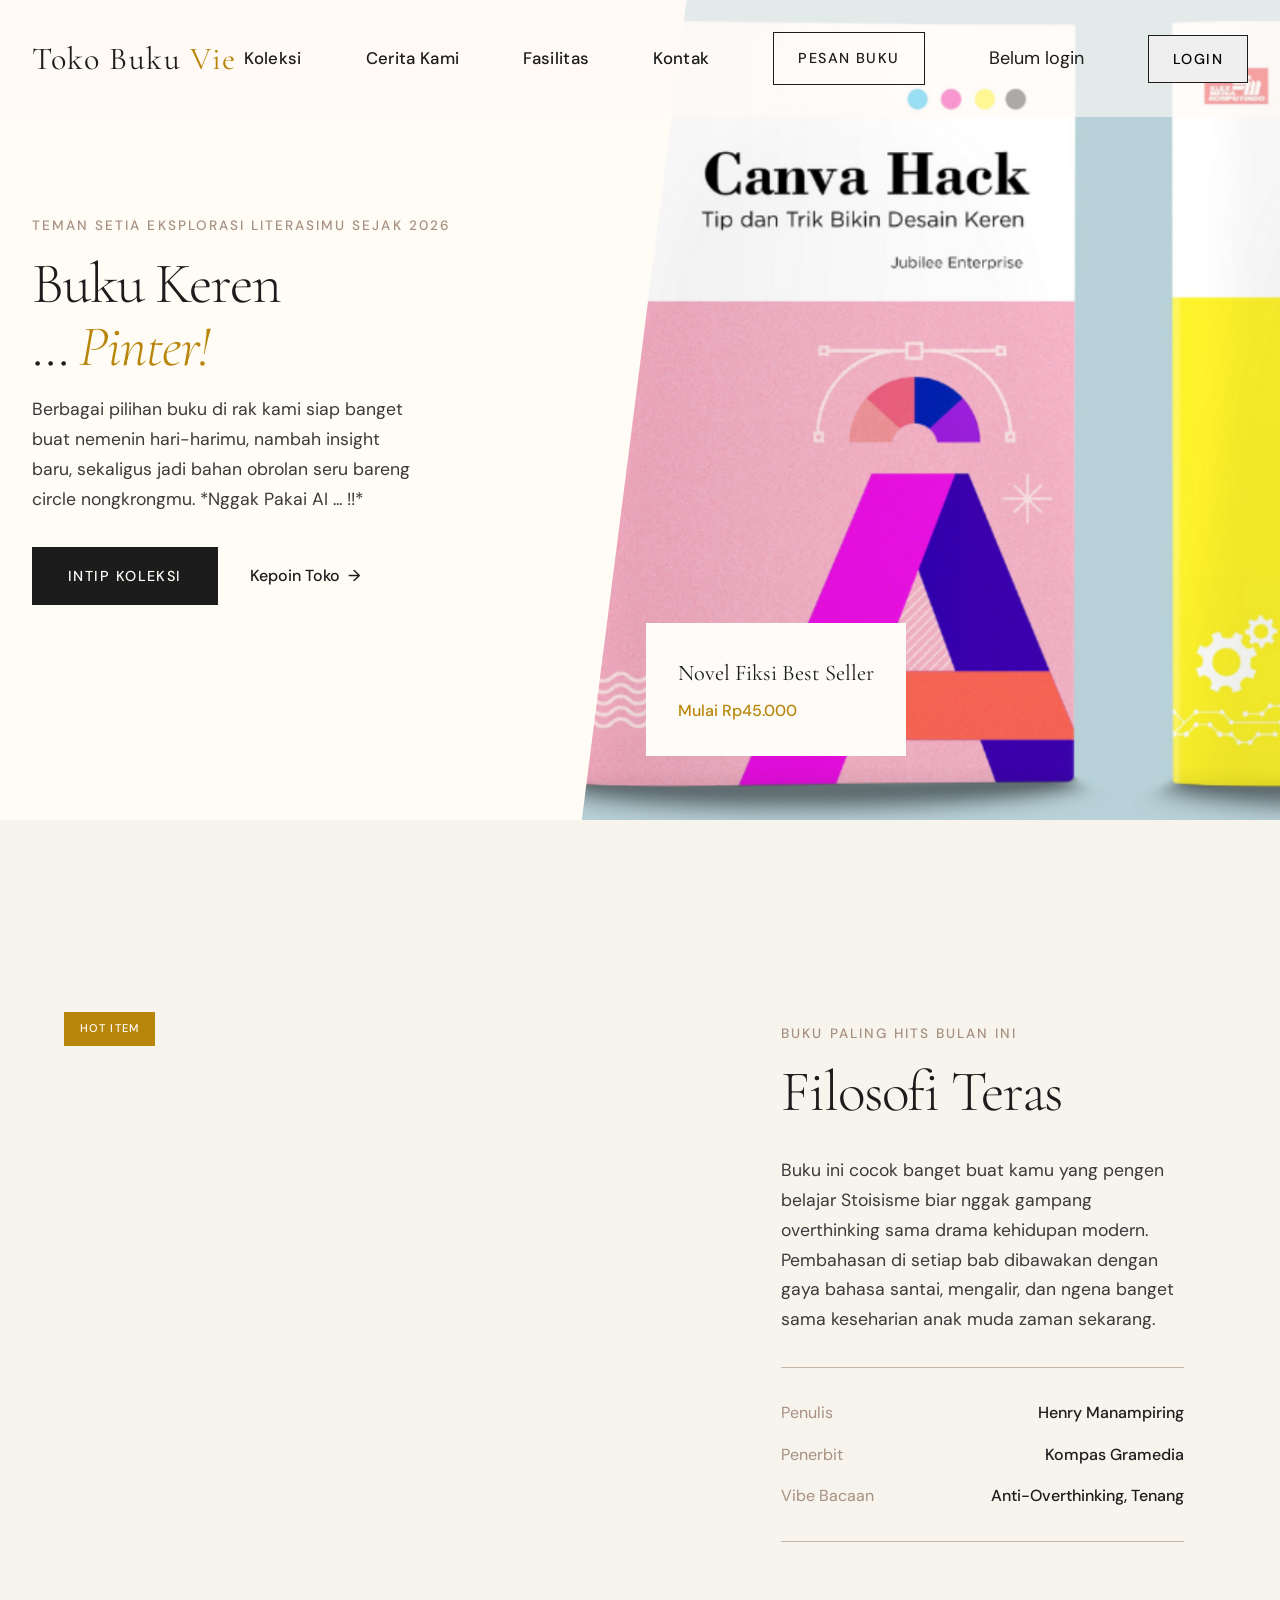
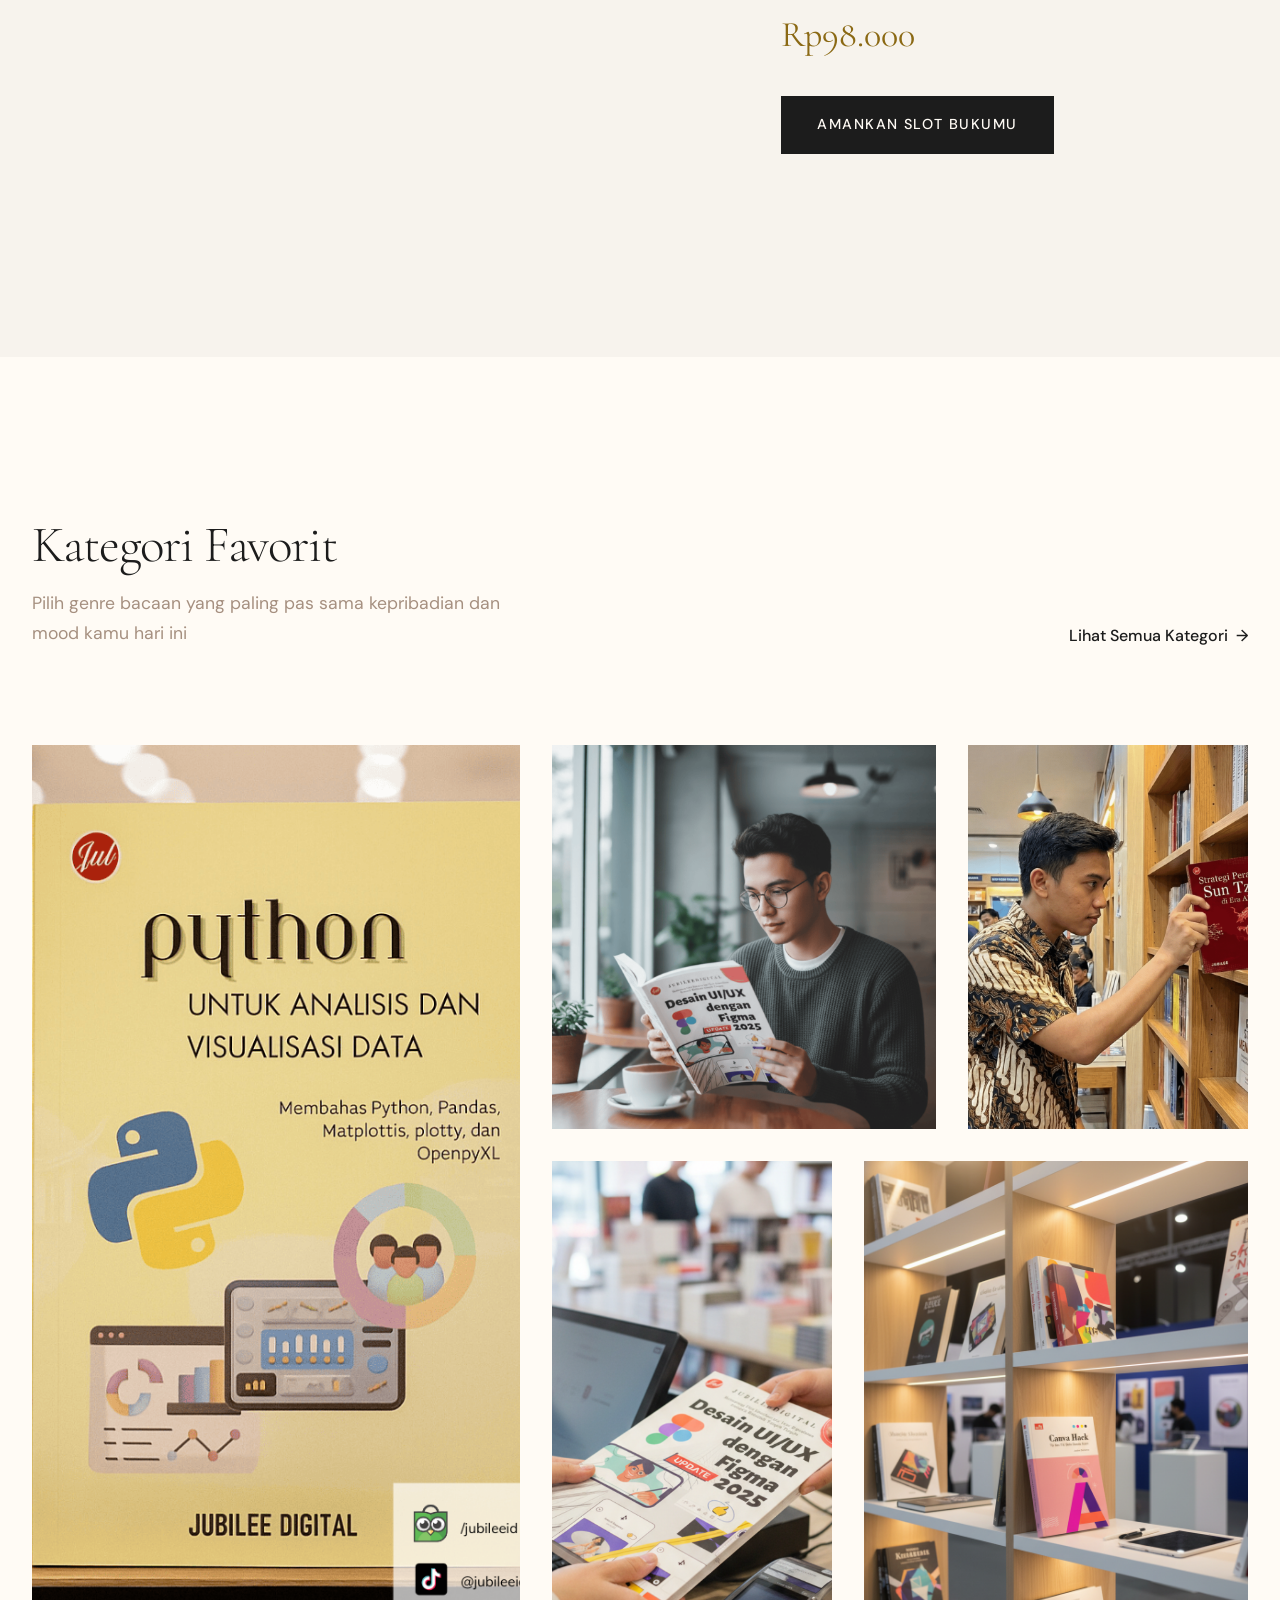
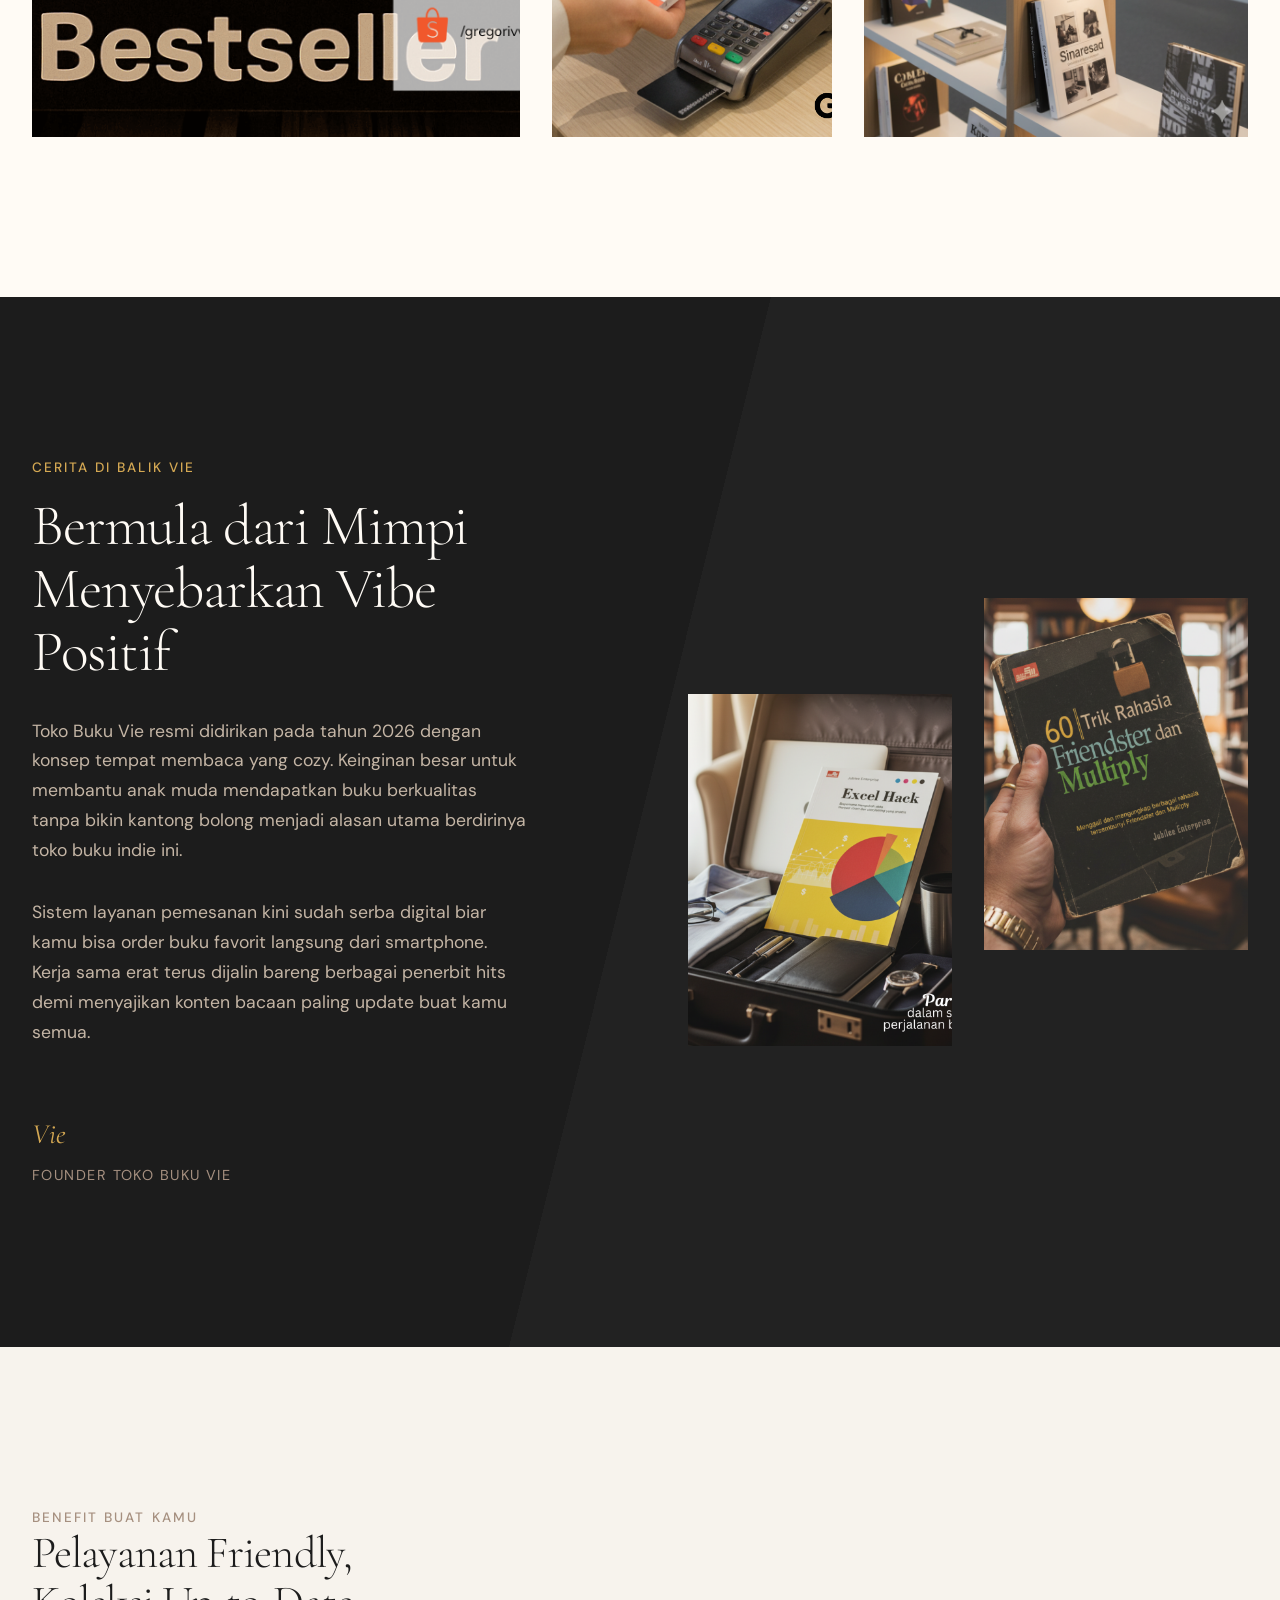
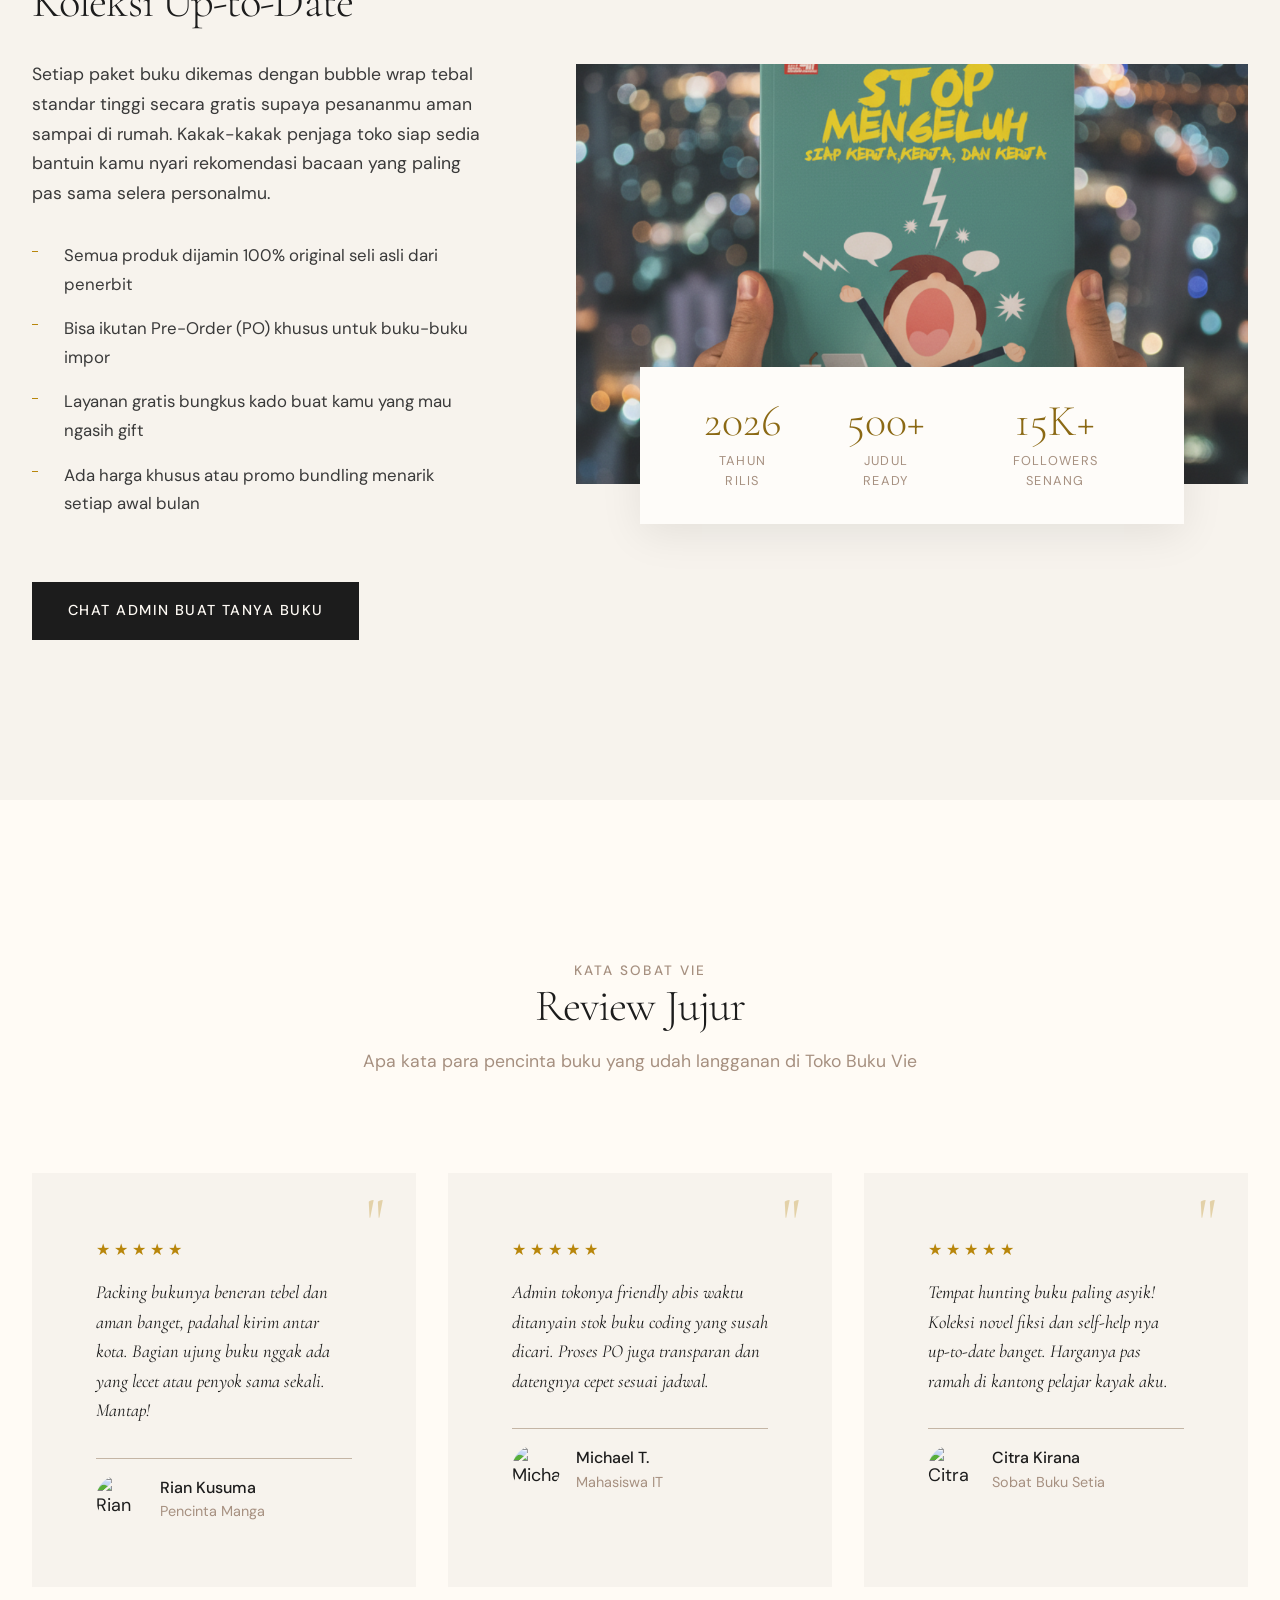
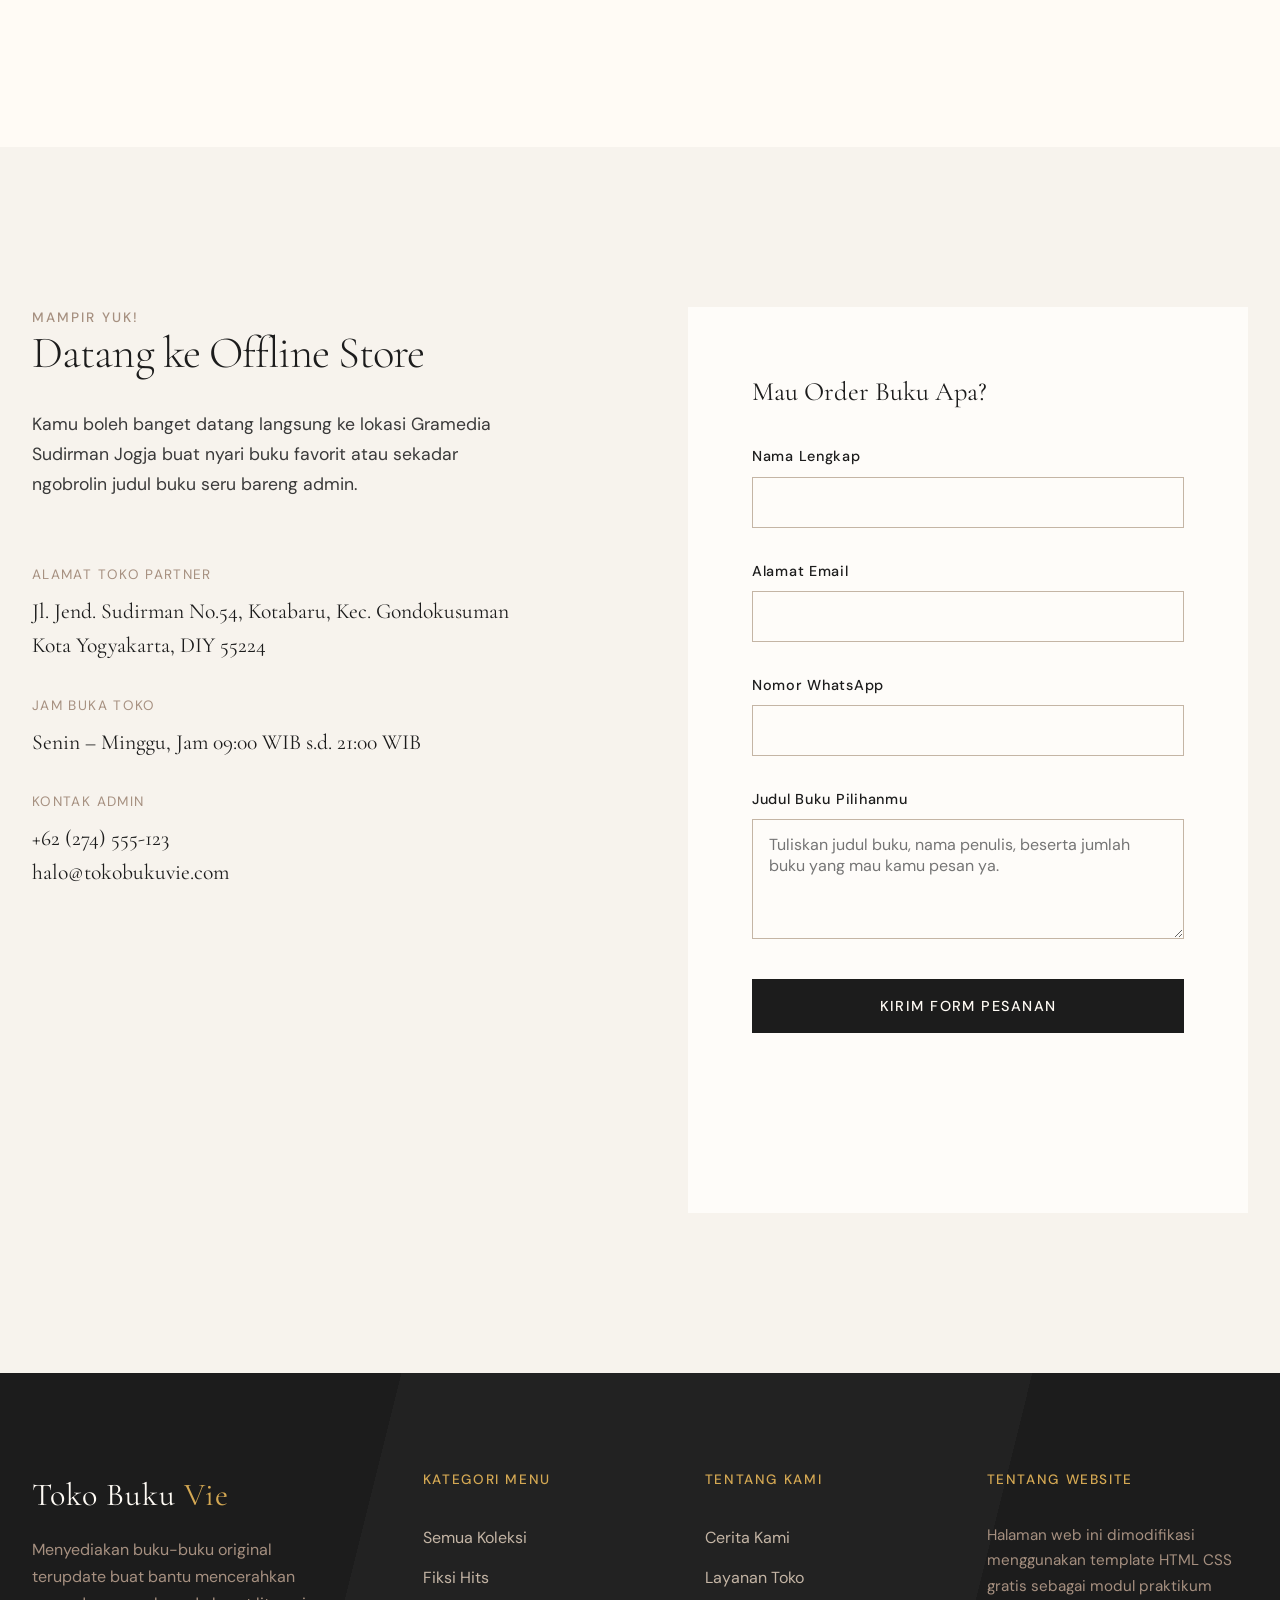
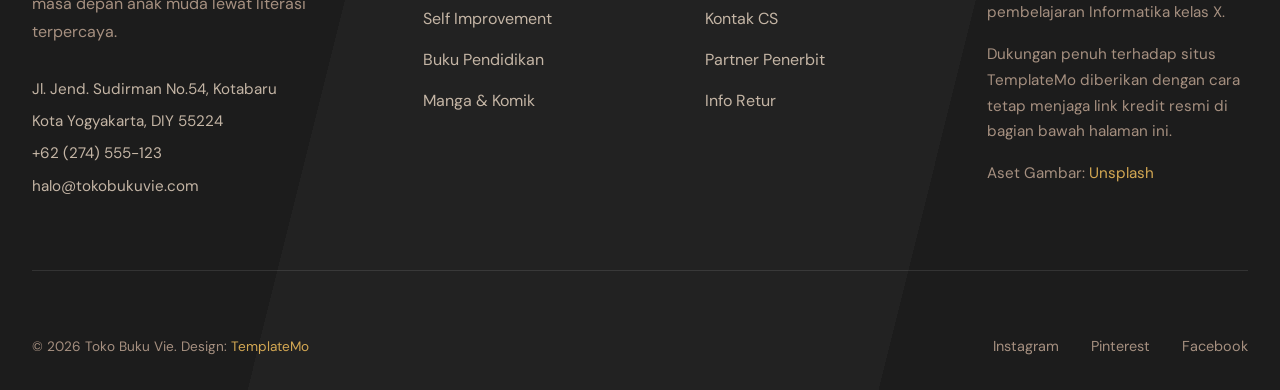
==== commit 29676c39: "Update index.html" ====
--- a/index.html
+++ b/index.html
@@ -93,8 +93,7 @@
             <div class="featured-grid">
                 <div class="featured-image-wrapper">
                     <div class="featured-image">
-                        <img src="images/maison-hero-02.png" 
-                             alt="Buku hits pilihan minggu ini">
+                        <iframe width="100%" height="315" src="https://www.youtube.com/embed/ctewOIM0o5c?si=rnOCI5CCows4FU8B" title="YouTube video player" frameborder="0" allow="accelerometer; autoplay; clipboard-write; encrypted-media; gyroscope; picture-in-picture; web-share" referrerpolicy="strict-origin-when-cross-origin" allowfullscreen></iframe>
                     </div>
                     <div class="featured-badge">Hot Item</div>
                 </div>
@@ -357,23 +356,22 @@
                         Datang ke Offline Store
                     </h2>
                     <p class="text-body contact-text">
-                        Kamu boleh banget datang langsung ke offline store kami buat baca santai, 
-                        nyari katalog terbaru, atau sekadar ngobrolin buku seru bareng admin.
+                        Kamu boleh banget datang langsung ke lokasi Gramedia Sudirman Jogja buat nyari buku favorit 
+                        atau sekadar ngobrolin judul buku seru bareng admin.
                     </p>
                     
                     <div class="contact-details">
                         <div class="contact-item">
-                            <p class="contact-item-label">Alamat Toko</p>
+                            <p class="contact-item-label">Alamat Toko Partner</p>
                             <p class="contact-item-value">
-                                Jl. Malioboro No. 45, Gedongtengen<br>
-                                Kota Yogyakarta, DIY 55271
+                                Jl. Jend. Sudirman No.54, Kotabaru, Kec. Gondokusuman<br>
+                                Kota Yogyakarta, DIY 55224
                             </p>
                         </div>
                         <div class="contact-item">
                             <p class="contact-item-label">Jam Buka Toko</p>
                             <p class="contact-item-value">
-                                Senin – Sabtu, Jam 09:00 WIB s.d. 21:00 WIB<br>
-                                Minggu, Jam 10:00 WIB s.d. 17:00 WIB
+                                Senin – Minggu, Jam 09:00 WIB s.d. 21:00 WIB
                             </p>
                         </div>
                         <div class="contact-item">
@@ -384,6 +382,10 @@
                             </p>
                         </div>
                     </div>
+
+                    <div class="map-container" style="margin-top: 20px;">
+                        <iframe src="https://www.google.com/maps/embed?pb=!1m18!1m12!1m12!1m3!1d3953.036573981446!2d110.37254587588663!3d-7.785909277255282!2m3!1f0!2f0!3f0!3m2!1i1024!2i768!4f13.1!3m3!1m2!1m2!1s0x2e7a599602500001%3A0x6b772412ef1764c9!2sGramedia%20Sudirman%20Yogyakarta!5e0!3m2!1sid!2sid!4v1716548000000!5m2!1sid!2sid" width="100%" height="250" style="border:0; border-radius: 5px;" allowfullscreen="" loading="lazy" referrerpolicy="no-referrer-when-downgrade"></iframe>
+                    </div>
                 </div>
                 
                 <div class="contact-form-wrapper">
@@ -422,8 +424,8 @@
                         Menyediakan buku-buku original terupdate buat bantu mencerahkan masa depan anak muda lewat literasi terpercaya.
                     </p>
                     <div class="footer-contact-info">
-                        <p>Jl. Malioboro No. 45, Gedongtengen</p>
-                        <p>Kota Yogyakarta, DIY 55271</p>
+                        <p>Jl. Jend. Sudirman No.54, Kotabaru</p>
+                        <p>Kota Yogyakarta, DIY 55224</p>
                         <p><a href="tel:+62274555123">+62 (274) 555-123</a></p>
                         <p><a href="mailto:halo@tokobukuvie.com">halo@tokobukuvie.com</a></p>
                     </div>
